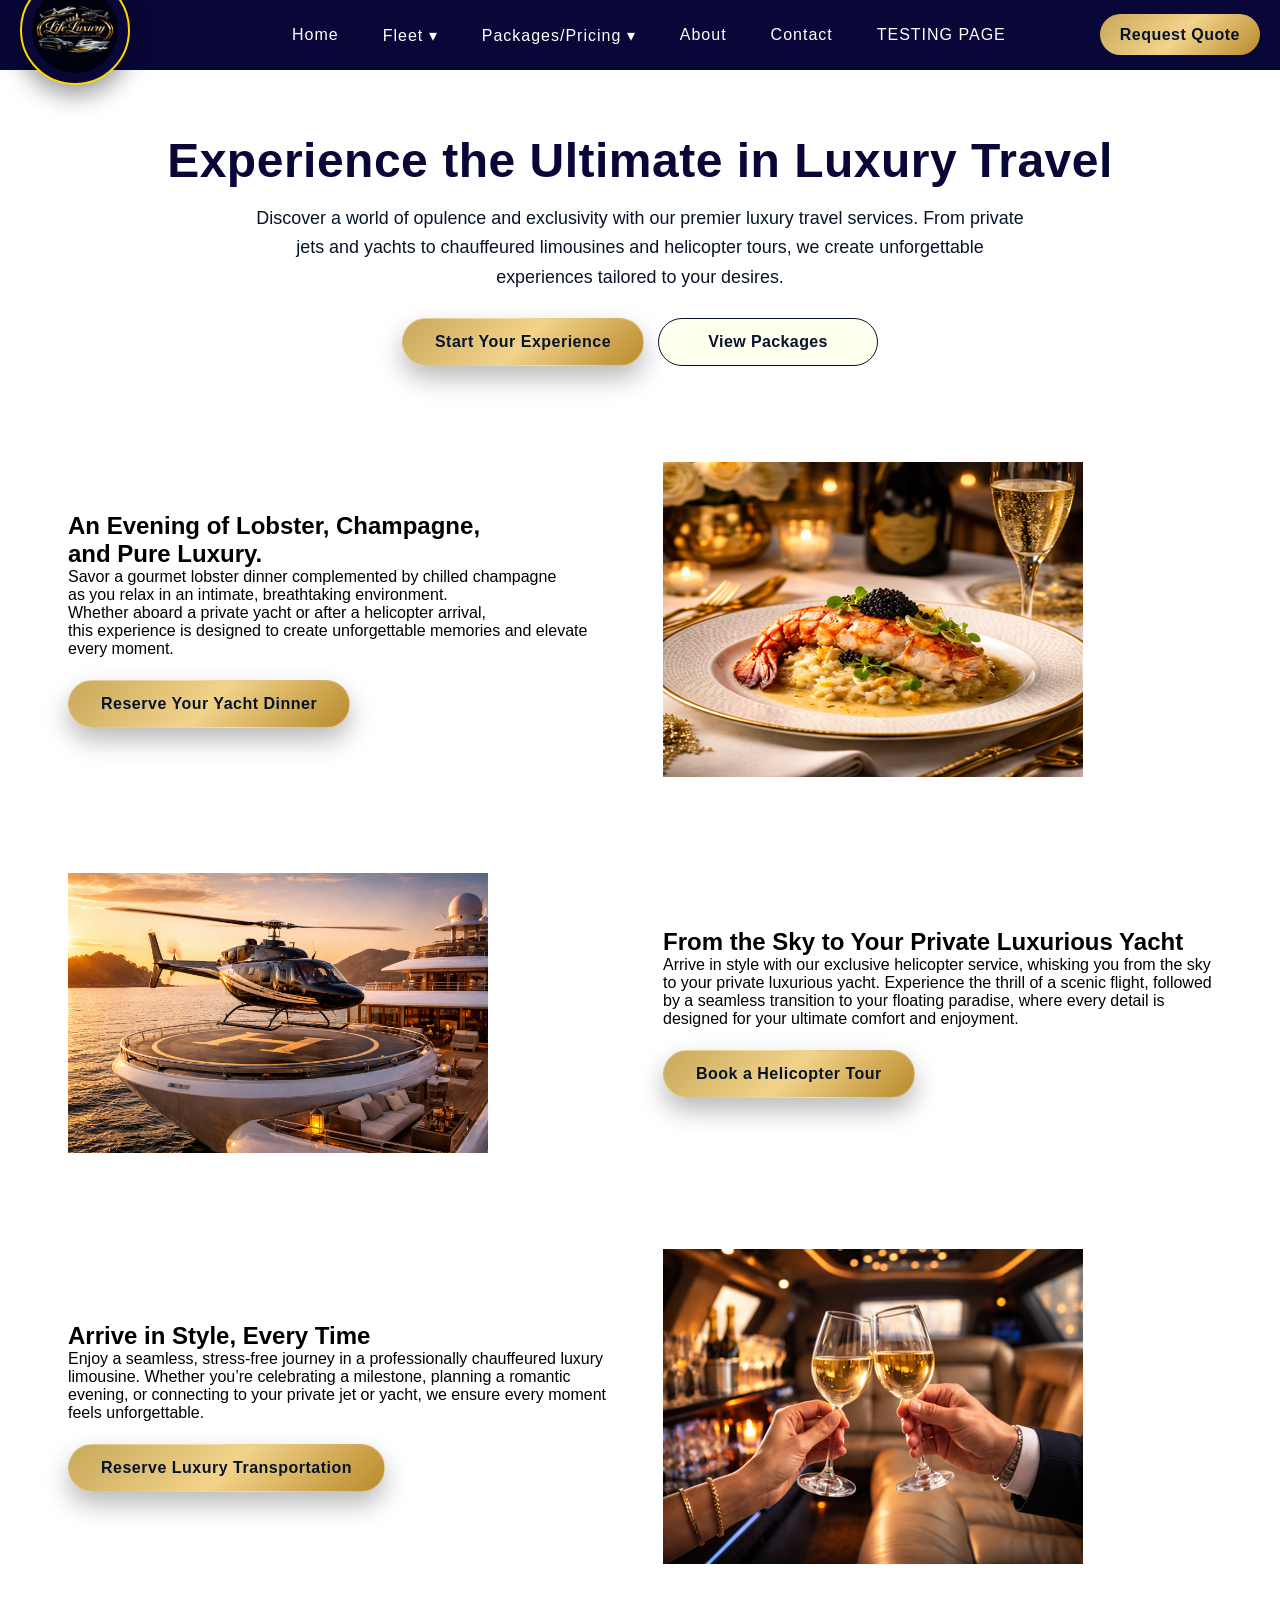
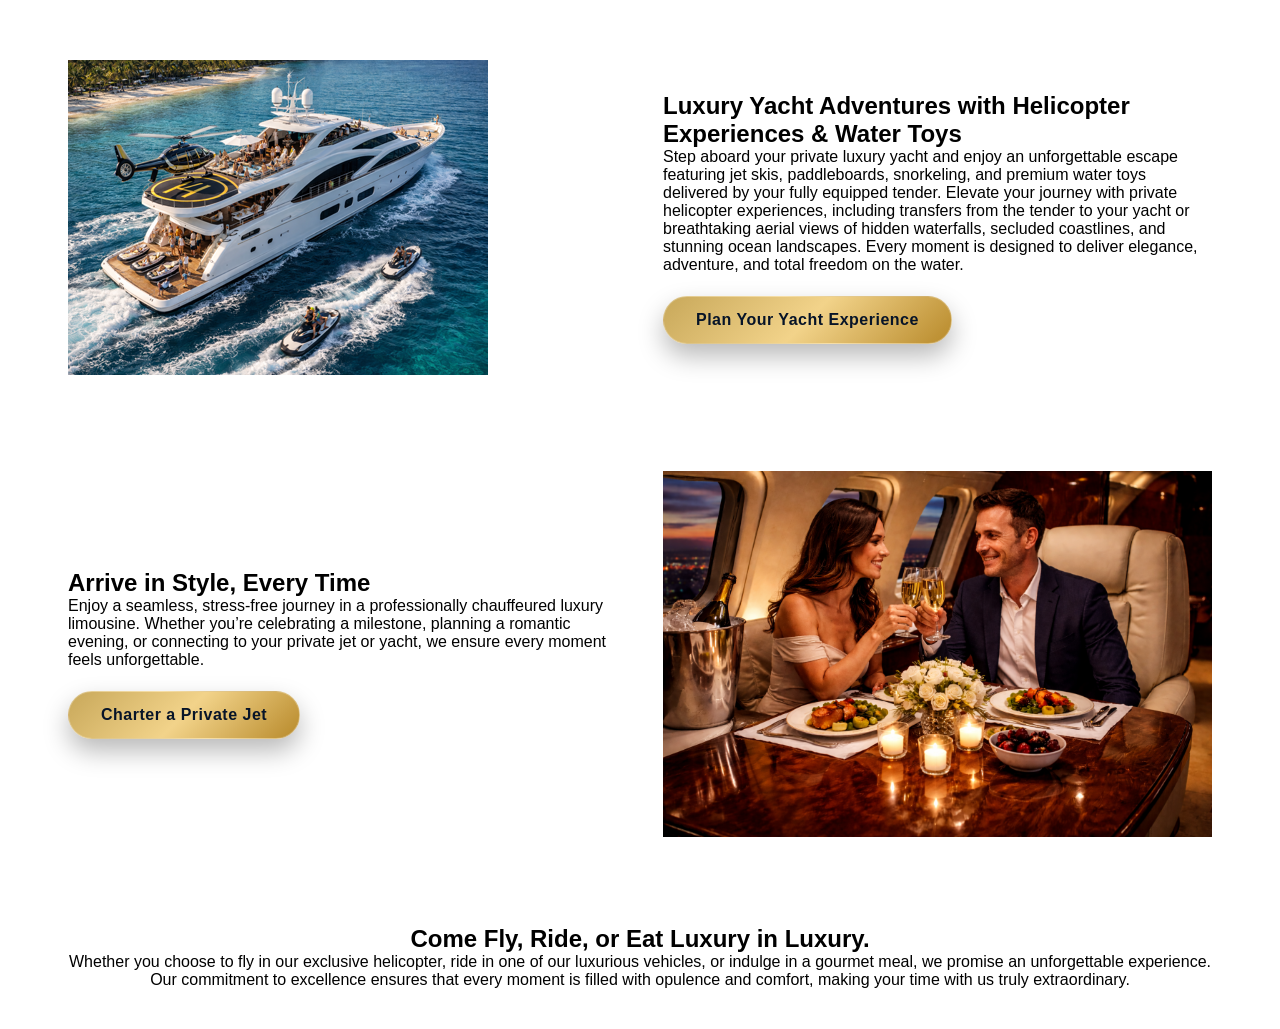
==== index.html @ 898b975b "Add more content" ====
<!doctype html>
<html lang="en">
  <head>
    <meta charset="UTF-8" />
    <meta name="viewport" content="width=device-width, initial-scale=1.0" />
    <title>Test Page</title>
    <link rel="stylesheet" href="CSS/test.css" />
  </head>
  <body>
    <header class="site-header">
      <!-- Logo -->
      <div id="logo">
        <a href="index.html">
          <img src="images/life-luxury-logo.png" alt="Life Luxury Logo" />
        </a>
      </div>

      <!-- NAV BAR -->
      <nav class="lux-nav">
        <ul class="nav-links">
          <li><a href="index.html">Home</a></li>

          <li class="has-dropdown">
            <a href="#">Fleet ▾</a>
            <ul class="dropdown">
              <li><a href="#">Yachts</a></li>
              <li><a href="#">Private Jets</a></li>
              <li><a href="#">Helicopters</a></li>
              <li><a href="#">Limousines</a></li>
            </ul>
          </li>

          <li class="has-dropdown">
            <a href="#">Packages/Pricing ▾</a>
            <ul class="dropdown">
              <li><a href="#">Signature Experiences</a></li>
              <li><a href="#">Proposal Packages</a></li>
              <li><a href="#">Pricing</a></li>
            </ul>
          </li>

          <li><a href="#">About</a></li>
          <li><a href="#">Contact</a></li>
          <li><a href="test.html">TESTING PAGE</a></li>
        </ul>
      </nav>

      <!-- SEPARATE CTA -->
      <div class="header-cta">
        <a href="contact.html" class="nav-cta">Request Quote</a>
      </div>
    </header>

    <div class="wrapper">
      <section class="hero-section">
        <div class="hero-inner">
          <h1>Experience the Ultimate in Luxury Travel</h1>
          <p>
            Discover a world of opulence and exclusivity with our premier luxury
            travel services. From private jets and yachts to chauffeured
            limousines and helicopter tours, we create unforgettable experiences
            tailored to your desires.
          </p>

          <div class="hero-cta">
            <a href="contact.html" class="cta-btn">Start Your Experience</a>
            <a href="packages.html" class="cta-outline">View Packages</a>
          </div>
        </div>
      </section>
      <section class="top-row">
        <div class="leftcol">
          <h2>An Evening of Lobster, Champagne, <br />and Pure Luxury.</h2>
          <p>
            Savor a gourmet lobster dinner complemented by chilled champagne
            <br />
            as you relax in an intimate, breathtaking environment. <br />
            Whether aboard a private yacht or after a helicopter arrival, <br />
            this experience is designed to create unforgettable memories and
            elevate every moment.
          </p>
          <div class="section-cta">
            <a href="contact.html" class="cta-btn">Reserve Your Yacht Dinner</a>
          </div>
        </div>

        <div class="rightcol">
          <img src="images/fancy-food.png" alt="a fancy meal" />
        </div>
      </section>

      <section class="middle-row">
        <div class="leftcol">
          <img
            class="feature-image"
            src="images/helicopter-on-helopad.png"
            alt="A helicopter on a helipad"
          />
        </div>

        <div class="rightcol">
          <h2>From the Sky to Your Private Luxurious Yacht</h2>
          <p>
            Arrive in style with our exclusive helicopter service, whisking you
            from the sky to your private luxurious yacht. Experience the thrill
            of a scenic flight, followed by a seamless transition to your
            floating paradise, where every detail is designed for your ultimate
            comfort and enjoyment.
          </p>
          <div class="section-cta">
            <a href="contact.html" class="cta-btn">Book a Helicopter Tour</a>
          </div>
        </div>
      </section>

      <section class="top-row">
        <div class="leftcol">
          <h2>Arrive in Style, Every Time</h2>
          <p>
            Enjoy a seamless, stress-free journey in a professionally
            chauffeured luxury limousine. Whether you’re celebrating a
            milestone, planning a romantic evening, or connecting to your
            private jet or yacht, we ensure every moment feels unforgettable.
          </p>
          <div class="section-cta">
            <a href="contact.html" class="cta-btn"
              >Reserve Luxury Transportation</a
            >
          </div>
        </div>

        <div class="rightcol">
          <img src="images/limousine.png" alt="Luxury limousine" />
        </div>
      </section>

      <section class="middle-row">
        <div class="leftcol">
          <img
            class="feature-image"
            src="images/life_luxury_yacht.png"
            alt="Luxury yacht"
          />
        </div>

        <div class="rightcol">
          <h2>
            Luxury Yacht Adventures with Helicopter Experiences & Water Toys
          </h2>
          <p>
            Step aboard your private luxury yacht and enjoy an unforgettable
            escape featuring jet skis, paddleboards, snorkeling, and premium
            water toys delivered by your fully equipped tender. Elevate your
            journey with private helicopter experiences, including transfers
            from the tender to your yacht or breathtaking aerial views of hidden
            waterfalls, secluded coastlines, and stunning ocean landscapes.
            Every moment is designed to deliver elegance, adventure, and total
            freedom on the water.
          </p>
          <div class="section-cta">
            <a href="contact.html" class="cta-btn"
              >Plan Your Yacht Experience</a
            >
          </div>
        </div>
      </section>

      <section class="top-row">
        <div class="leftcol">
          <h2>Arrive in Style, Every Time</h2>
          <p>
            Enjoy a seamless, stress-free journey in a professionally
            chauffeured luxury limousine. Whether you’re celebrating a
            milestone, planning a romantic evening, or connecting to your
            private jet or yacht, we ensure every moment feels unforgettable.
          </p>
          <div class="section-cta">
            <a href="contact.html" class="cta-btn">Charter a Private Jet</a>
          </div>
        </div>

        <div class="rightcol">
          <img src="images/Private-jet.png" alt="Private jet" />
        </div>
      </section>

      <section id="bottom-row">
        <h2>Come Fly, Ride, or Eat Luxury in Luxury.</h2>
        <p>
          Whether you choose to fly in our exclusive helicopter, ride in one of
          our luxurious vehicles, or indulge in a gourmet meal, we promise an
          unforgettable experience. Our commitment to excellence ensures that
          every moment is filled with opulence and comfort, making your time
          with us truly extraordinary.
        </p>
      </section>
    </div>
  </body>
</html>
---- CSS/test.css ----
/* ========== GLOBAL RESET ========== */
* {
  box-sizing: border-box;
  margin: 0;
  padding: 0;
  font-family: Arial, sans-serif;
}

img {
  max-width: 100%;
  height: auto;
  display: block;
}

/* ========== HEADER WRAPPER ========== */
.site-header {
  position: relative;
  background-color: #080738;
}

/* ========== NAVBAR ========== */
nav {
  background-color: #080738;
  display: flex;
  align-items: center;
  justify-content: center;

  /* ✅ Avoid fixed height + big line-height */
  min-height: 70px;

  /* ✅ Mobile-safe padding */
  padding: 0 16px 0 140px; /* desktop space for logo */
}

/* Nav list */
nav ul {
  list-style: none;
  display: flex;
  flex-wrap: wrap; /* ✅ allows wrapping on small screens */
  justify-content: center;
  gap: 16px 22px; /* row gap / column gap */
  margin: 0;
  padding: 0;
}

/* Nav links */
nav a {
  color: #fff;
  text-decoration: none;
  letter-spacing: 1px;
  transition: 0.3s;

  /* ✅ tap-friendly */
  padding: 8px 10px;
  border-radius: 999px;
  white-space: nowrap;
}

nav a:hover {
  color: gold;
  background: rgba(255, 215, 0, 0.08);
}

/* ========== LOGO ========== */
#logo {
  position: absolute;
  top: -25px; /* desktop */
  left: 20px;
  z-index: 1000;
}

#logo img {
  width: 110px;
  height: auto;
  background: #080738;
  padding: 10px;
  border-radius: 50%;
  border: 2px solid gold;
  box-shadow: 0 10px 25px rgba(0, 0, 0, 0.4);
}

/* ========== SECTION LAYOUT ========== */
.top-row,
.middle-row {
  display: flex;
  justify-content: center;
  align-items: center;
  max-width: 1200px;
  margin: 0 auto;
  padding: 40px 20px;
  gap: 30px;
}

/* Columns */
.leftcol,
.rightcol {
  width: 48%;
  flex: 1 1 450px;
  margin: 0.5em;

  min-width: 0; /* ✅ prevents text overflow on narrow screens */
}

/* Feature images */
.feature-image {
  width: 420px;
  max-width: 100%;
}

/* ========== MOBILE RESPONSIVE ========== */
@media (max-width: 900px) {
  /* ✅ Fix header layout for mobile */
  nav {
    padding: 86px 16px 14px; /* room for centered logo above nav */
    flex-direction: column;
  }

  #logo {
    top: 10px;
    left: 50%;
    transform: translateX(-50%);
  }

  #logo img {
    width: 95px;
    padding: 8px;
  }
}

@media (max-width: 768px) {
  .top-row,
  .middle-row {
    flex-direction: column;
    text-align: center;
    padding: 28px 16px;
  }

  .leftcol,
  .rightcol {
    width: 100%;
    flex: 1 1 100%;
    margin: 0.5em 0;
  }

  .feature-image {
    width: 100%;
    max-width: 420px;
    margin: 0 auto;
  }
}
/* ===== CTA CONTAINER ===== */
.section-cta {
  margin-top: 22px;
}

/* Center buttons on mobile */
@media (max-width: 768px) {
  .section-cta {
    text-align: center;
  }
}

/* ===== LUXURY BUTTON ===== */
.cta-btn {
  display: inline-block;
  padding: 14px 32px;
  font-size: 1rem;
  font-weight: 700;
  letter-spacing: 0.5px;

  /* Luxury gold gradient */
  background: linear-gradient(135deg, #c8a85a, #f2d38a, #b88a2b);
  color: #071428;

  text-decoration: none;
  border-radius: 999px;
  border: 1px solid rgba(255, 255, 255, 0.25);

  /* Premium shadow */
  box-shadow: 0 12px 26px rgba(0, 0, 0, 0.28);

  /* Smooth animation */
  transition: all 0.25s ease;

  /* Mobile tap improvement */
  min-width: 220px;
  text-align: center;
}

/* Hover */
.cta-btn:hover {
  transform: translateY(-2px);
  box-shadow: 0 16px 36px rgba(0, 0, 0, 0.38);
  filter: brightness(1.05);
}

/* Click */
.cta-btn:active {
  transform: translateY(0);
}
/* ===== NAV LAYOUT ===== */
.lux-nav {
  background: #080738;
  display: flex;
  align-items: center;
  justify-content: space-between;
  padding: 0 20px 0 140px;
  min-height: 70px;
  flex-wrap: wrap;
}

/* LEFT NAV */
.nav-links {
  list-style: none;
  display: flex;
  gap: 20px;
  align-items: center;
}

.nav-links a {
  color: #fff;
  text-decoration: none;
  letter-spacing: 1px;
  padding: 10px 12px;
  border-radius: 999px;
  transition: 0.25s;
}

.nav-links a:hover {
  color: gold;
  background: rgba(255, 215, 0, 0.08);
}

/* ===== DROPDOWN ===== */
.has-dropdown {
  position: relative;
}

.dropdown {
  position: absolute;
  top: 100%;
  left: 0;
  background: #050424;
  padding: 10px;
  border-radius: 12px;
  min-width: 200px;
  display: none;
}

.dropdown li {
  list-style: none;
}

.dropdown a {
  display: block;
  padding: 10px;
}

.has-dropdown:hover .dropdown {
  display: block;
}

/* ===== RIGHT ACTIONS ===== */
.nav-actions {
  display: flex;
  gap: 14px;
  align-items: center;
}

/* Call button */
.call-btn {
  border: 1px solid rgba(255, 255, 255, 0.3);
  color: #fff;
  padding: 10px 16px;
  border-radius: 999px;
  text-decoration: none;
  transition: 0.25s;
}

.call-btn:hover {
  border-color: gold;
  color: gold;
}

/* Primary CTA */
.nav-cta {
  background: linear-gradient(135deg, #c8a85a, #f2d38a, #b88a2b);
  color: #071428;
  padding: 10px 18px;
  border-radius: 999px;
  text-decoration: none;
  font-weight: 700;
  transition: 0.25s;
}

.nav-cta:hover {
  transform: translateY(-2px);
}

/* ===== MOBILE ===== */
@media (max-width: 900px) {
  .lux-nav {
    padding: 90px 16px 16px;
    flex-direction: column;
    gap: 12px;
  }

  .nav-links {
    flex-direction: column;
    width: 100%;
    text-align: center;
  }

  .nav-actions {
    flex-direction: column;
    width: 100%;
  }

  .nav-actions a {
    width: 100%;
    max-width: 320px;
    text-align: center;
  }
}
/* ===== HEADER LAYOUT ===== */
.site-header {
  position: relative;
  display: flex;
  align-items: center;
  justify-content: space-between;
  background: #080738;
  padding: 0 20px 0 140px;
  min-height: 70px;
  flex-wrap: wrap;
}

/* ===== NAV ===== */
.lux-nav {
  flex: 1;
}

.nav-links {
  list-style: none;
  display: flex;
  gap: 20px;
  align-items: center;
}

.nav-links a {
  color: #fff;
  text-decoration: none;
  letter-spacing: 1px;
  padding: 10px 12px;
  border-radius: 999px;
  transition: 0.25s;
}

.nav-links a:hover {
  color: gold;
  background: rgba(255, 215, 0, 0.08);
}

/* ===== DROPDOWN ===== */
.has-dropdown {
  position: relative;
}

.dropdown {
  position: absolute;
  top: 100%;
  left: 0;
  background: #050424;
  padding: 10px;
  border-radius: 12px;
  min-width: 200px;
  display: none;
}

.dropdown li {
  list-style: none;
}

.dropdown a {
  display: block;
  padding: 10px;
}

.has-dropdown:hover .dropdown {
  display: block;
}

/* ===== SEPARATE CTA ===== */
.header-cta {
  margin-left: 20px;
}

/* Gold CTA */
.nav-cta {
  background: linear-gradient(135deg, #c8a85a, #f2d38a, #b88a2b);
  color: #071428;
  padding: 12px 20px;
  border-radius: 999px;
  text-decoration: none;
  font-weight: 700;
  letter-spacing: 0.5px;
  transition: 0.25s;
}

.nav-cta:hover {
  transform: translateY(-2px);
}

/* ===== MOBILE ===== */
@media (max-width: 900px) {
  .site-header {
    flex-direction: column;
    padding: 90px 16px 16px;
    gap: 14px;
  }

  .lux-nav {
    width: 100%;
  }

  .nav-links {
    flex-direction: column;
    width: 100%;
    text-align: center;
  }

  .header-cta {
    width: 100%;
    display: flex;
    justify-content: center;
  }

  .nav-cta {
    width: 100%;
    max-width: 320px;
    text-align: center;
  }
}
/* ===== MOBILE BUTTON IMPROVEMENTS ===== */
@media (max-width: 480px) {
  .cta-btn {
    width: 100%;
    max-width: 320px;
    font-size: 1rem;
  }
}

/* ========== HERO SECTION ========== */
.hero-section {
  color: #080738;
  padding: 64px 16px 48px;
  text-align: center;
}

.hero-inner {
  max-width: 950px;
  margin: 0 auto;
}

.hero-section h1 {
  font-size: clamp(1.8rem, 4.5vw, 3rem);
  line-height: 1.12;
  letter-spacing: 0.5px;
  margin-bottom: 16px;
}

.hero-section p {
  font-size: clamp(1rem, 1.4vw, 1.15rem);
  line-height: 1.65;
  color: #071428;
  margin: 0 auto 26px;
  max-width: 780px;
}

/* Hero CTA row */
.hero-cta {
  display: flex;
  justify-content: center;
  gap: 14px;
  flex-wrap: wrap;
}

/* Secondary button (outline) */
.cta-outline {
  display: inline-block;
  padding: 14px 28px;
  min-width: 220px;
  text-align: center;
  border-radius: 999px;
  border: 1.5px solid #071428;
  background-color: Ivory;
  color: #071428;
  text-decoration: none;
  font-weight: 700;
  letter-spacing: 0.4px;
  transition: 0.25s ease;
}

.cta-outline:hover {
  background-color: #071428;
  border: 1.5px solid rgba(242, 211, 138, 0.9);
  color: #f2d38a;
  transform: translateY(-2px);
}

/* Mobile tweaks */
@media (max-width: 480px) {
  .hero-section {
    padding: 52px 14px 40px;
  }

  .hero-cta a {
    width: 100%;
    max-width: 340px;
  }
}
/* Bottom row */
#bottom-row {
  text-align: center;
  max-width: 1200px;
  margin: 0 auto;
  padding: 40px 20px;
}
/*/DO NOT DELETE ABOVE THIS LINE*/
/* ---------- LUXURY PALETTE ---------- */
:root {
  --navy: #071a2b;
  --navy-2: #0b2741;
  --ivory: #fff9ed;
  --champagne: #f3e4cf;
  --gold: #c9a24a;
  --gold-2: #e2c06a;
  --ink: #0a1a2f;
  --line: rgba(7, 26, 43, 0.16);
  --shadow: 0 18px 50px rgba(7, 26, 43, 0.15);
}

/* ---------- SECTION ---------- */
.lux-pricing {
  padding: 92px 20px;
  background: linear-gradient(180deg, #ffffff 0%, #fbf6ec 100%);
  color: var(--navy);
  overflow: hidden;
}
.lux-wrap {
  max-width: 1120px;
  margin: 0 auto;
}

/* ---------- TYPOGRAPHY (High-end) ---------- */
/* Uses system fonts by default; if you want true luxury fonts, add the optional Google Fonts snippet below. */
.lux-head {
  text-align: center;
  margin-bottom: 42px;
}
.lux-kicker {
  letter-spacing: 0.22em;
  font-weight: 700;
  font-size: 12px;
  color: var(--navy-2);
  opacity: 0.9;
  margin: 0 0 10px;
}
.lux-head h2 {
  margin: 0 0 10px;
  font-size: clamp(34px, 4vw, 48px);
  letter-spacing: 0.02em;
  font-family: ui-serif, "Times New Roman", Georgia, serif;
  position: relative;
  display: inline-block;
}
.lux-head h2::after {
  content: "";
  display: block;
  height: 2px;
  width: 74%;
  margin: 14px auto 0;
  background: linear-gradient(
    90deg,
    transparent 0%,
    var(--gold) 40%,
    var(--gold-2) 60%,
    transparent 100%
  );
  opacity: 0.9;
}
.lux-sub {
  margin: 0;
  color: rgba(7, 26, 43, 0.78);
  font-size: 16px;
}

/* ---------- TOGGLE ---------- */
.lux-toggle-row {
  margin: 26px auto 0;
  display: inline-flex;
  align-items: center;
  gap: 12px;
  padding: 10px 14px;
  border-radius: 999px;
  background: rgba(243, 228, 207, 0.55);
  border: 1px solid rgba(201, 162, 74, 0.35);
  box-shadow: 0 10px 30px rgba(7, 26, 43, 0.08);
}
.lux-toggle-label {
  font-size: 14px;
  color: rgba(7, 26, 43, 0.85);
  white-space: nowrap;
}
.lux-save-pill {
  display: inline-block;
  margin-left: 6px;
  padding: 4px 10px;
  border-radius: 999px;
  font-size: 12px;
  letter-spacing: 0.02em;
  color: var(--navy);
  background: linear-gradient(180deg, var(--champagne) 0%, #fff 100%);
  border: 1px solid rgba(201, 162, 74, 0.55);
}
.lux-toggle {
  width: 56px;
  height: 30px;
  border-radius: 999px;
  border: 1px solid rgba(7, 26, 43, 0.18);
  background: linear-gradient(180deg, #fff 0%, #f5efe3 100%);
  position: relative;
  cursor: pointer;
  padding: 0;
  transition:
    transform 0.18s ease,
    box-shadow 0.18s ease;
}
.lux-toggle:hover {
  transform: translateY(-1px);
  box-shadow: 0 10px 24px rgba(7, 26, 43, 0.1);
}
.lux-toggle-knob {
  width: 24px;
  height: 24px;
  border-radius: 50%;
  background: radial-gradient(
    circle at 30% 30%,
    #fff 0%,
    var(--gold-2) 55%,
    var(--gold) 100%
  );
  position: absolute;
  top: 50%;
  left: 3px;
  transform: translateY(-50%);
  transition:
    left 0.22s ease,
    filter 0.22s ease;
  box-shadow: 0 10px 18px rgba(201, 162, 74, 0.25);
}
.lux-toggle.is-yearly .lux-toggle-knob {
  left: 29px;
  filter: saturate(1.05);
}

/* ---------- GRID ---------- */
.lux-grid {
  display: grid;
  grid-template-columns: repeat(3, 1fr);
  gap: 22px;
  align-items: stretch;
}
@media (max-width: 980px) {
  .lux-grid {
    grid-template-columns: 1fr;
  }
}

/* ---------- CARD ---------- */
.lux-card {
  background: linear-gradient(180deg, var(--ivory) 0%, #ffffff 100%);
  border: 1px solid rgba(7, 26, 43, 0.14);
  border-radius: 22px;
  padding: 26px 24px;
  position: relative;
  box-shadow: 0 14px 40px rgba(7, 26, 43, 0.1);
  transform: translateY(8px);
  opacity: 0;
  transition:
    transform 0.25s ease,
    box-shadow 0.25s ease,
    border-color 0.25s ease;
  overflow: hidden;
}

/* subtle champagne wash */
.lux-card::before {
  content: "";
  position: absolute;
  inset: -2px;
  background: radial-gradient(
    1200px 280px at 20% 0%,
    rgba(243, 228, 207, 0.7) 0%,
    transparent 55%
  );
  pointer-events: none;
  opacity: 0.75;
}

/* gold hairline highlight */
.lux-card::after {
  content: "";
  position: absolute;
  left: 22px;
  right: 22px;
  top: 0;
  height: 1px;
  background: linear-gradient(
    90deg,
    transparent 0%,
    rgba(201, 162, 74, 0.85) 35%,
    rgba(226, 192, 106, 0.9) 65%,
    transparent 100%
  );
  opacity: 0.85;
}

.lux-card:hover {
  transform: translateY(-6px);
  box-shadow: var(--shadow);
  border-color: rgba(201, 162, 74, 0.45);
}

.lux-card-top {
  position: relative;
  z-index: 1;
  margin-bottom: 14px;
}
.lux-card h3 {
  margin: 0 0 6px;
  font-size: 22px;
  font-family: ui-serif, "Times New Roman", Georgia, serif;
  letter-spacing: 0.02em;
  color: var(--navy);
}
.lux-card p {
  margin: 0;
  color: rgba(7, 26, 43, 0.78);
  font-size: 14px;
}

/* featured */
.lux-featured {
  border: 1px solid rgba(201, 162, 74, 0.55);
  box-shadow: 0 20px 60px rgba(7, 26, 43, 0.16);
}
.lux-badge {
  position: absolute;
  top: 18px;
  right: 18px;
  z-index: 2;
  padding: 7px 12px;
  border-radius: 999px;
  font-size: 12px;
  letter-spacing: 0.08em;
  text-transform: uppercase;
  color: var(--navy);
  background: linear-gradient(180deg, var(--champagne) 0%, #fff 100%);
  border: 1px solid rgba(201, 162, 74, 0.55);
}

/* ---------- PRICE ---------- */
.lux-price {
  position: relative;
  z-index: 1;
  display: flex;
  align-items: baseline;
  gap: 6px;
  margin: 10px 0 4px;
}
.lux-currency {
  font-size: 16px;
  color: rgba(7, 26, 43, 0.85);
}
.lux-amount {
  font-size: 46px;
  font-weight: 800;
  letter-spacing: 0.01em;
  color: var(--navy);
  line-height: 1;
}
.lux-per {
  font-size: 14px;
  color: rgba(7, 26, 43, 0.78);
}
.lux-billed {
  position: relative;
  z-index: 1;
  margin: 0 0 14px;
  font-size: 13px;
  color: rgba(7, 26, 43, 0.7);
}

/* ---------- LIST ---------- */
.lux-list {
  position: relative;
  z-index: 1;
  list-style: none;
  padding: 0;
  margin: 0 0 18px;
}
.lux-list li {
  padding: 10px 0;
  border-top: 1px solid rgba(7, 26, 43, 0.1);
  color: rgba(7, 26, 43, 0.88);
  font-size: 14px;
}

/* ---------- BUTTON ---------- */
.lux-btn {
  position: relative;
  z-index: 1;
  display: inline-block;
  width: 100%;
  text-align: center;
  padding: 12px 14px;
  border-radius: 999px;
  color: var(--navy);
  text-decoration: none;
  font-weight: 700;
  letter-spacing: 0.02em;
  border: 1px solid rgba(201, 162, 74, 0.7);
  background: linear-gradient(180deg, #ffffff 0%, #fbf5ea 100%);
  transition:
    transform 0.18s ease,
    box-shadow 0.18s ease,
    background 0.18s ease;
}
.lux-btn:hover {
  transform: translateY(-1px);
  box-shadow: 0 14px 26px rgba(7, 26, 43, 0.14);
  background: linear-gradient(180deg, var(--champagne) 0%, #ffffff 100%);
}

.lux-btn-solid {
  border: 1px solid rgba(7, 26, 43, 0.14);
  color: #ffffff;
  background: linear-gradient(135deg, var(--navy) 0%, #0a2b4b 100%);
  box-shadow: 0 18px 34px rgba(7, 26, 43, 0.18);
}
.lux-btn-solid:hover {
  background: linear-gradient(135deg, #0a2b4b 0%, var(--navy) 100%);
}

/* ---------- REVEAL ANIMATION ---------- */
.lux-card.is-visible {
  transform: translateY(0);
  opacity: 1;
}
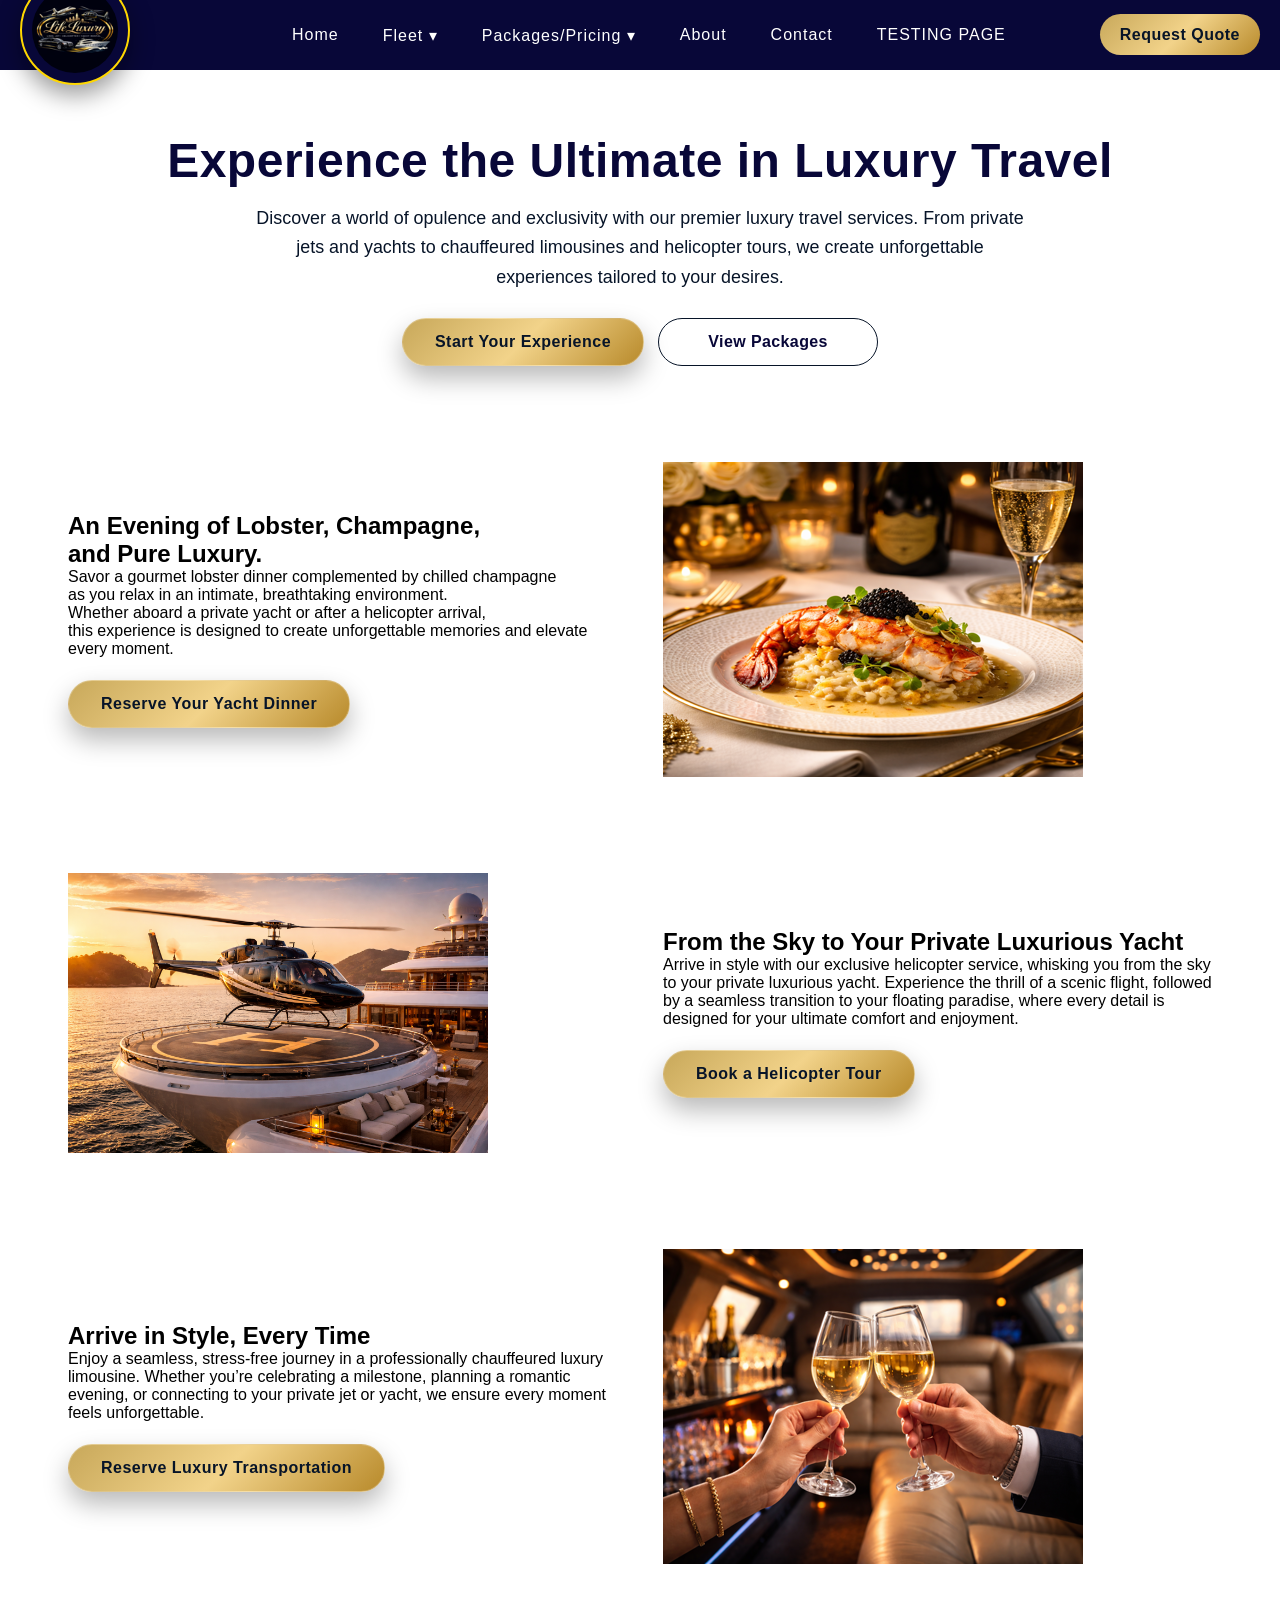
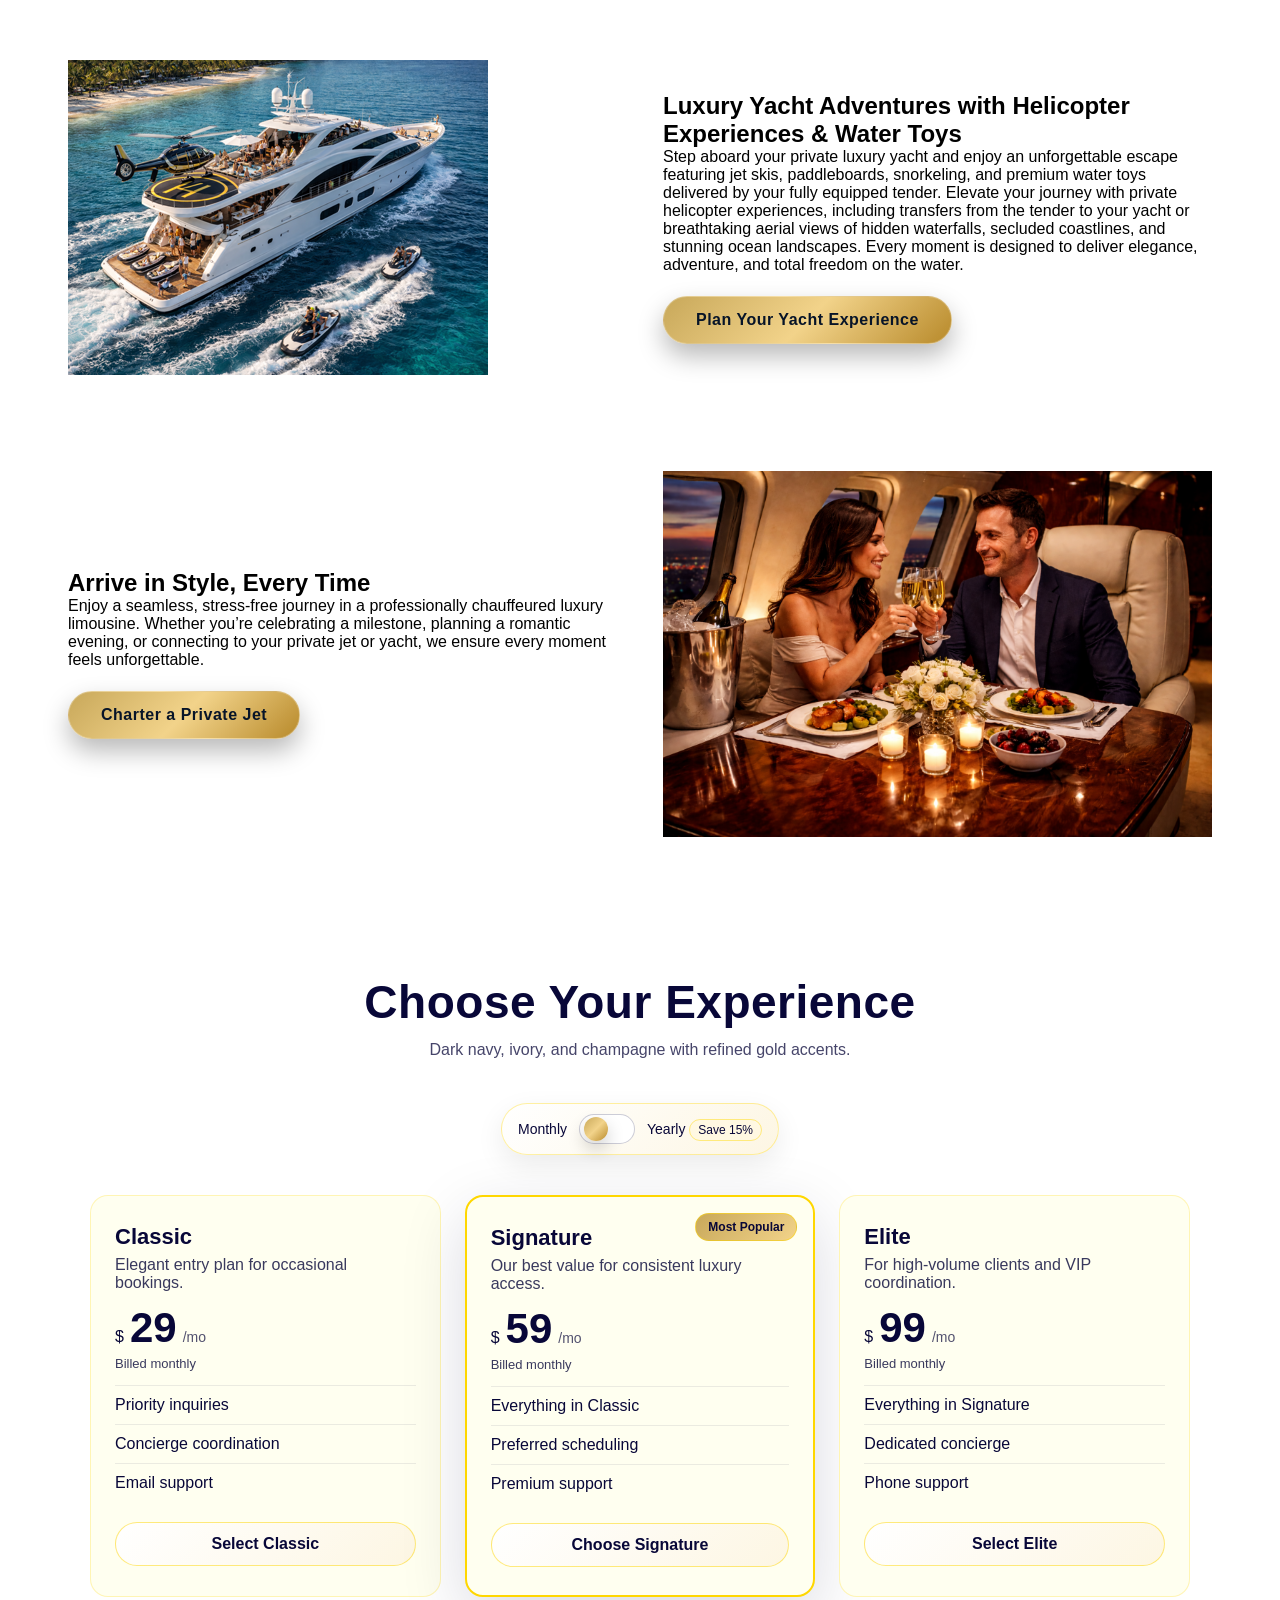
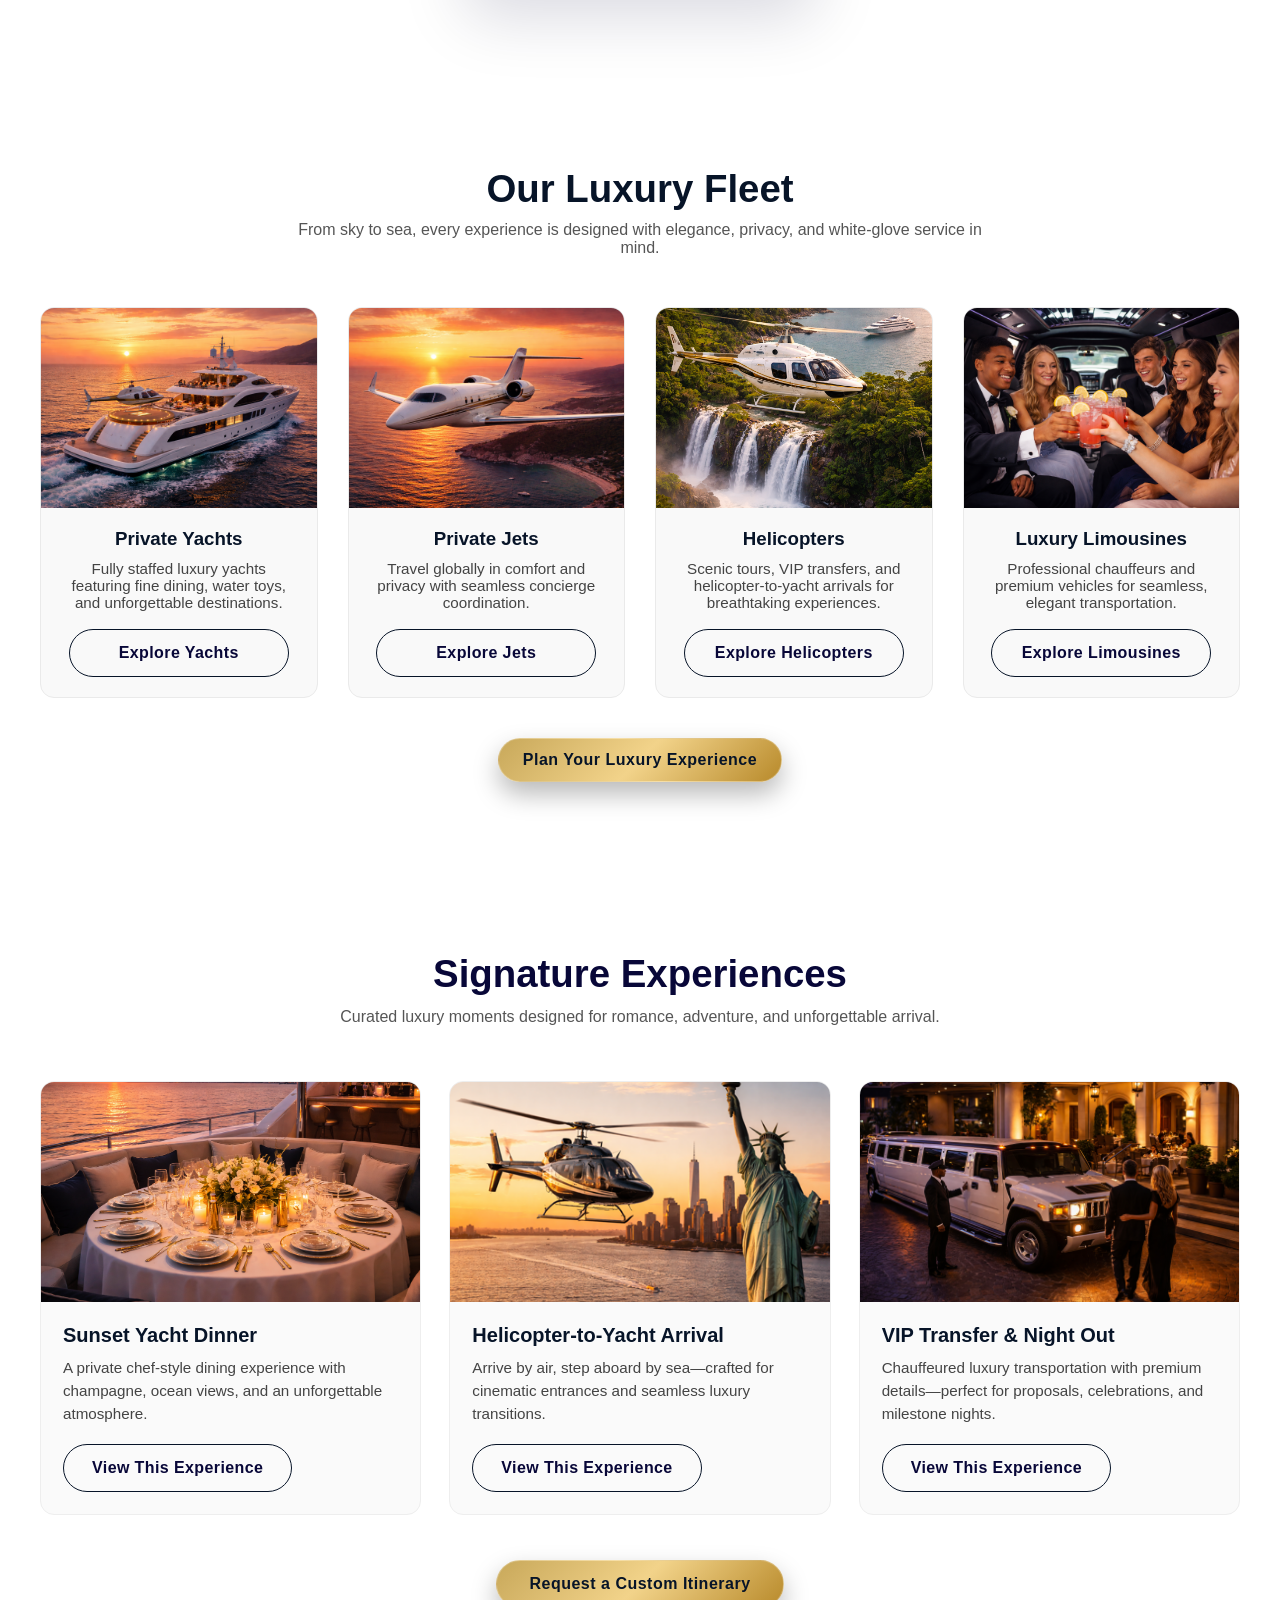
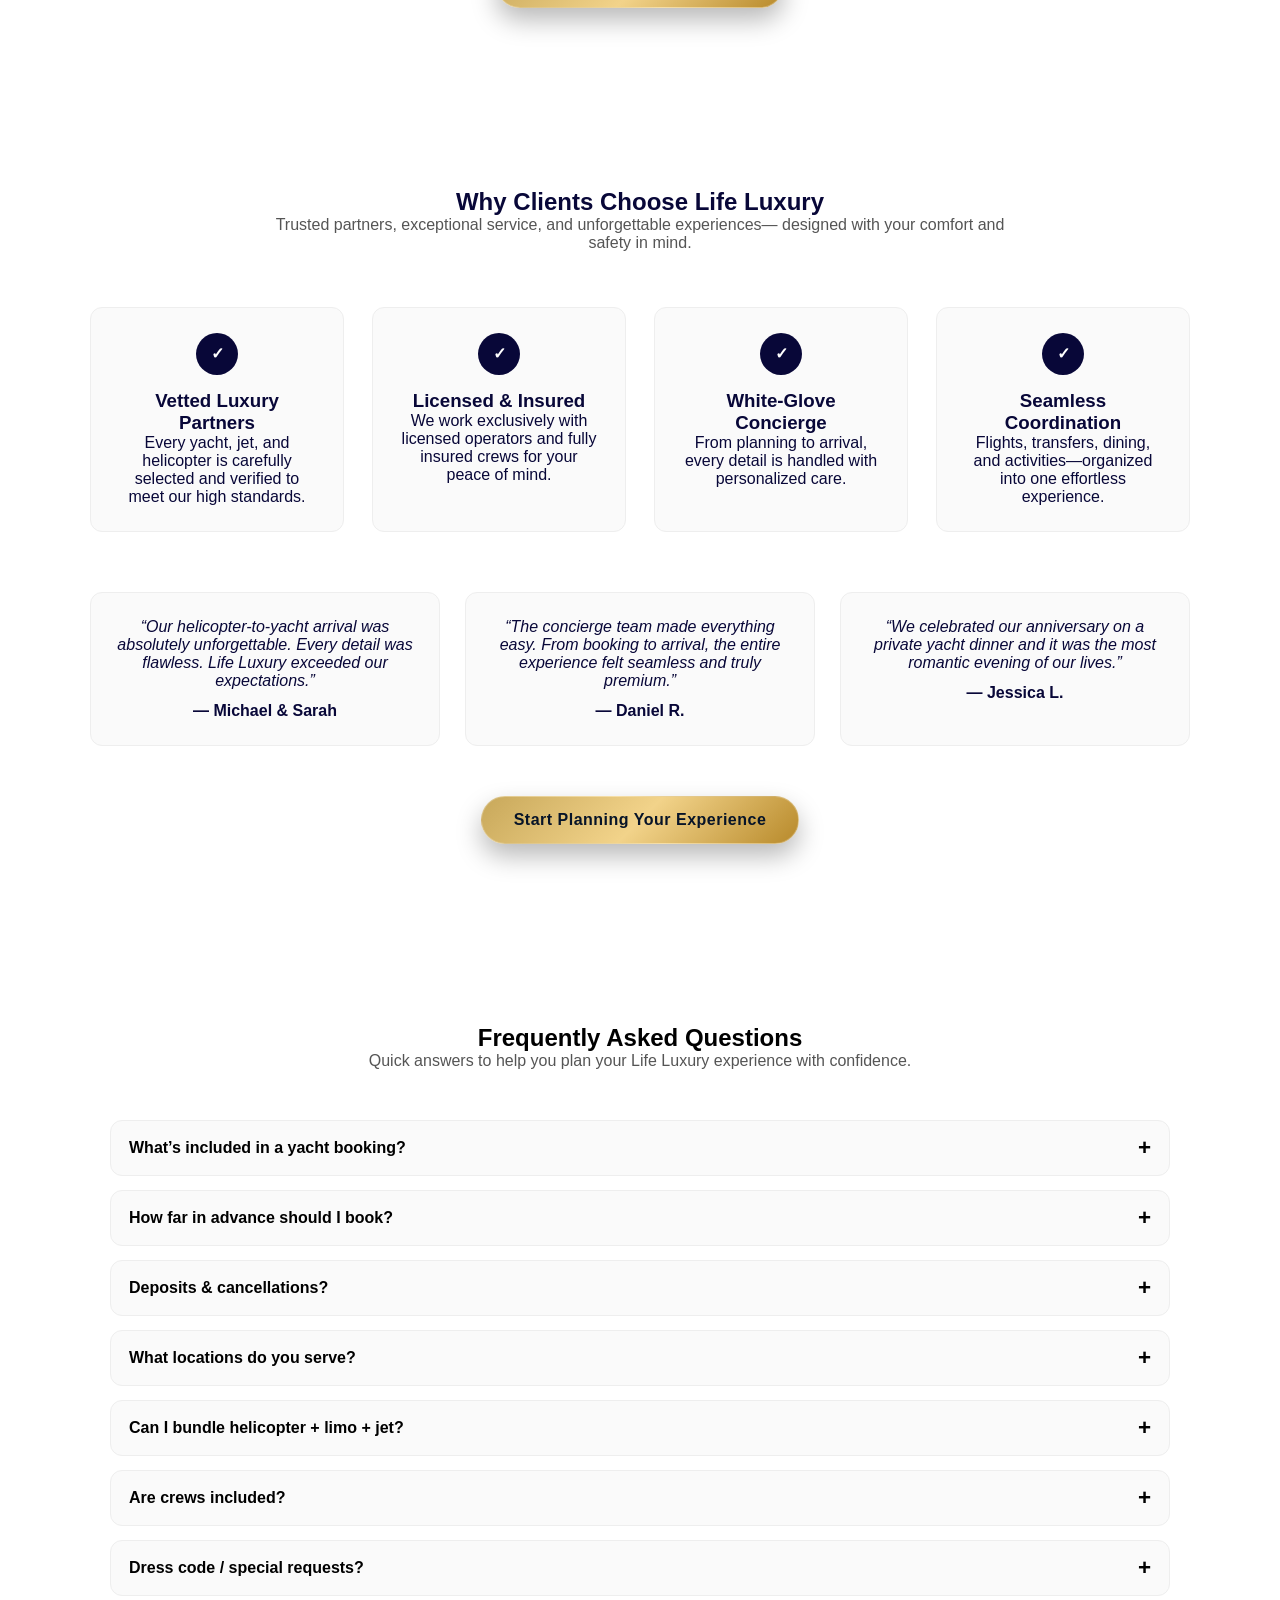
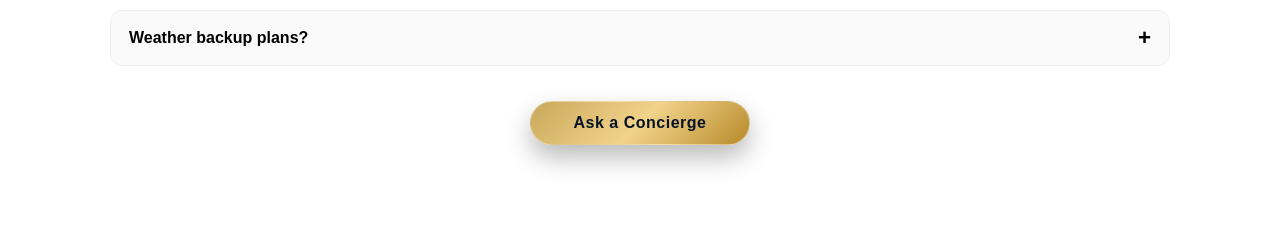
==== commit 1455eaa1: "Almost finished with main page" ====
--- a/index.html
+++ b/index.html
@@ -3,8 +3,8 @@
   <head>
     <meta charset="UTF-8" />
     <meta name="viewport" content="width=device-width, initial-scale=1.0" />
-    <title>Test Page</title>
-    <link rel="stylesheet" href="CSS/test.css" />
+    <title>Life Luxury - Premium Luxury Travel Services</title>
+    <link rel="stylesheet" href="CSS/main.css" />
   </head>
   <body>
     <header class="site-header">
@@ -184,16 +184,483 @@
         </div>
       </section>
 
-      <section id="bottom-row">
-        <h2>Come Fly, Ride, or Eat Luxury in Luxury.</h2>
+      <!-- PRICING SECTION (Monthly / Yearly Toggle) -->
+      <section class="lux-pricing" id="pricing">
+        <div class="lux-wrap">
+          <header class="lux-head">
+            <h2>Choose Your Experience</h2>
+            <p class="lux-sub">
+              Dark navy, ivory, and champagne with refined gold accents.
+            </p>
+
+            <div
+              class="lux-toggle-row"
+              role="group"
+              aria-label="Billing period toggle"
+            >
+              <span class="lux-toggle-label">Monthly</span>
+
+              <button
+                class="lux-toggle"
+                id="billingToggle"
+                type="button"
+                aria-pressed="false"
+                aria-label="Toggle billing period"
+              >
+                <span class="lux-toggle-knob"></span>
+              </button>
+
+              <span class="lux-toggle-label">
+                Yearly <span class="lux-save-pill">Save 15%</span>
+              </span>
+            </div>
+          </header>
+
+          <div class="lux-grid">
+            <!-- PLAN 1 -->
+            <article class="lux-card">
+              <div class="lux-card-top">
+                <h3>Classic</h3>
+                <p>Elegant entry plan for occasional bookings.</p>
+              </div>
+
+              <div class="lux-price">
+                <span class="lux-currency">$</span>
+                <span class="lux-amount" data-month="29" data-year="296"
+                  >29</span
+                >
+                <span class="lux-per" data-month="/mo" data-year="/yr"
+                  >/mo</span
+                >
+              </div>
+
+              <p
+                class="lux-billed"
+                data-month="Billed monthly"
+                data-year="Billed yearly (2 months free)"
+              >
+                Billed monthly
+              </p>
+
+              <ul class="lux-list">
+                <li>Priority inquiries</li>
+                <li>Concierge coordination</li>
+                <li>Email support</li>
+              </ul>
+
+              <a class="lux-btn" href="#contact">Select Classic</a>
+            </article>
+
+            <!-- PLAN 2 (FEATURED) -->
+            <article class="lux-card lux-featured">
+              <div class="lux-badge" aria-hidden="true">Most Popular</div>
+
+              <div class="lux-card-top">
+                <h3>Signature</h3>
+                <p>Our best value for consistent luxury access.</p>
+              </div>
+
+              <div class="lux-price">
+                <span class="lux-currency">$</span>
+                <span class="lux-amount" data-month="59" data-year="602"
+                  >59</span
+                >
+                <span class="lux-per" data-month="/mo" data-year="/yr"
+                  >/mo</span
+                >
+              </div>
+
+              <p
+                class="lux-billed"
+                data-month="Billed monthly"
+                data-year="Billed yearly (2 months free)"
+              >
+                Billed monthly
+              </p>
+
+              <ul class="lux-list">
+                <li>Everything in Classic</li>
+                <li>Preferred scheduling</li>
+                <li>Premium support</li>
+              </ul>
+
+              <a class="lux-btn lux-btn-solid" href="#contact"
+                >Choose Signature</a
+              >
+            </article>
+
+            <!-- PLAN 3 -->
+            <article class="lux-card">
+              <div class="lux-card-top">
+                <h3>Elite</h3>
+                <p>For high-volume clients and VIP coordination.</p>
+              </div>
+
+              <div class="lux-price">
+                <span class="lux-currency">$</span>
+                <span class="lux-amount" data-month="99" data-year="1010"
+                  >99</span
+                >
+                <span class="lux-per" data-month="/mo" data-year="/yr"
+                  >/mo</span
+                >
+              </div>
+
+              <p
+                class="lux-billed"
+                data-month="Billed monthly"
+                data-year="Billed yearly (2 months free)"
+              >
+                Billed monthly
+              </p>
+
+              <ul class="lux-list">
+                <li>Everything in Signature</li>
+                <li>Dedicated concierge</li>
+                <li>Phone support</li>
+              </ul>
+
+              <a class="lux-btn" href="#contact">Select Elite</a>
+            </article>
+          </div>
+        </div>
+      </section>
+
+      <!-- FLEET AT A GLANCE -->
+      <section class="fleet-section">
+        <div class="fleet-header">
+          <h2>Our Luxury Fleet</h2>
+          <p>
+            From sky to sea, every experience is designed with elegance,
+            privacy, and white-glove service in mind.
+          </p>
+        </div>
+
+        <div class="fleet-grid">
+          <!-- YACHTS -->
+          <div class="fleet-card">
+            <img src="images/Yacht-sunset.png" alt="Luxury yacht" />
+            <div class="fleet-content">
+              <h3>Private Yachts</h3>
+              <p>
+                Fully staffed luxury yachts featuring fine dining, water toys,
+                and unforgettable destinations.
+              </p>
+              <a href="yachts.html" class="cta-outline">Explore Yachts</a>
+            </div>
+          </div>
+
+          <!-- PRIVATE JETS -->
+          <div class="fleet-card">
+            <img src="images/privat-jet-sunset.png" alt="Private jet" />
+            <div class="fleet-content">
+              <h3>Private Jets</h3>
+              <p>
+                Travel globally in comfort and privacy with seamless concierge
+                coordination.
+              </p>
+              <a href="jets.html" class="cta-outline">Explore Jets</a>
+            </div>
+          </div>
+
+          <!-- HELICOPTERS -->
+          <div class="fleet-card">
+            <img src="images/helicopter-ride.png" alt="Helicopter" />
+            <div class="fleet-content">
+              <h3>Helicopters</h3>
+              <p>
+                Scenic tours, VIP transfers, and helicopter-to-yacht arrivals
+                for breathtaking experiences.
+              </p>
+              <a href="helicopters.html" class="cta-outline"
+                >Explore Helicopters</a
+              >
+            </div>
+          </div>
+
+          <!-- LIMOUSINES -->
+          <div class="fleet-card">
+            <img src="images/limousine-toast.png" alt="Luxury limousine" />
+            <div class="fleet-content">
+              <h3>Luxury Limousines</h3>
+              <p>
+                Professional chauffeurs and premium vehicles for seamless,
+                elegant transportation.
+              </p>
+              <a href="limos.html" class="cta-outline">Explore Limousines</a>
+            </div>
+          </div>
+        </div>
+        <div class="fleet-cta">
+          <a href="contact.html" class="cta-btn">Plan Your Luxury Experience</a>
+        </div>
+      </section>
+      <!-- SIGNATURE EXPERIENCES -->
+      <section class="sig-section">
+        <div class="sig-header">
+          <h2>Signature Experiences</h2>
+          <p>
+            Curated luxury moments designed for romance, adventure, and
+            unforgettable arrival.
+          </p>
+        </div>
+
+        <div class="sig-grid">
+          <!-- TILE 1 -->
+          <article class="sig-tile">
+            <img
+              src="images/signature-yacht-dinner.png"
+              alt="Luxury yacht dinner at sunset"
+            />
+            <div class="sig-content">
+              <h3>Sunset Yacht Dinner</h3>
+              <p>
+                A private chef-style dining experience with champagne, ocean
+                views, and an unforgettable atmosphere.
+              </p>
+              <a href="packages.html" class="cta-outline"
+                >View This Experience</a
+              >
+            </div>
+          </article>
+
+          <!-- TILE 2 -->
+          <article class="sig-tile">
+            <img
+              src="images/helicopter-near-statue.png"
+              alt="Helicopter arriving to a yacht"
+            />
+            <div class="sig-content">
+              <h3>Helicopter-to-Yacht Arrival</h3>
+              <p>
+                Arrive by air, step aboard by sea—crafted for cinematic
+                entrances and seamless luxury transitions.
+              </p>
+              <a href="packages.html" class="cta-outline"
+                >View This Experience</a
+              >
+            </div>
+          </article>
+
+          <!-- TILE 3 -->
+          <article class="sig-tile">
+            <img
+              src="images/signature-vip-transfer.png"
+              alt="Luxury limousine VIP transfer"
+            />
+            <div class="sig-content">
+              <h3>VIP Transfer & Night Out</h3>
+              <p>
+                Chauffeured luxury transportation with premium details—perfect
+                for proposals, celebrations, and milestone nights.
+              </p>
+              <a href="packages.html" class="cta-outline"
+                >View This Experience</a
+              >
+            </div>
+          </article>
+        </div>
+
+        <div class="sig-cta">
+          <a href="contact.html" class="cta-btn">Request a Custom Itinerary</a>
+        </div>
+      </section>
+      <!-- TRUST & SOCIAL PROOF -->
+      <section class="trust-section">
+        <div class="trust-header">
+          <h2>Why Clients Choose Life Luxury</h2>
+          <p>
+            Trusted partners, exceptional service, and unforgettable
+            experiences— designed with your comfort and safety in mind.
+          </p>
+        </div>
+
+        <!-- TRUST ICONS -->
+        <div class="trust-grid">
+          <div class="trust-item">
+            <div class="trust-icon">✓</div>
+            <h3>Vetted Luxury Partners</h3>
+            <p>
+              Every yacht, jet, and helicopter is carefully selected and
+              verified to meet our high standards.
+            </p>
+          </div>
+
+          <div class="trust-item">
+            <div class="trust-icon">✓</div>
+            <h3>Licensed & Insured</h3>
+            <p>
+              We work exclusively with licensed operators and fully insured
+              crews for your peace of mind.
+            </p>
+          </div>
+
+          <div class="trust-item">
+            <div class="trust-icon">✓</div>
+            <h3>White-Glove Concierge</h3>
+            <p>
+              From planning to arrival, every detail is handled with
+              personalized care.
+            </p>
+          </div>
+
+          <div class="trust-item">
+            <div class="trust-icon">✓</div>
+            <h3>Seamless Coordination</h3>
+            <p>
+              Flights, transfers, dining, and activities—organized into one
+              effortless experience.
+            </p>
+          </div>
+        </div>
+
+        <!-- TESTIMONIALS -->
+        <div class="testimonial-grid">
+          <div class="testimonial">
+            <p>
+              “Our helicopter-to-yacht arrival was absolutely unforgettable.
+              Every detail was flawless. Life Luxury exceeded our expectations.”
+            </p>
+            <span>— Michael & Sarah</span>
+          </div>
+
+          <div class="testimonial">
+            <p>
+              “The concierge team made everything easy. From booking to arrival,
+              the entire experience felt seamless and truly premium.”
+            </p>
+            <span>— Daniel R.</span>
+          </div>
+
+          <div class="testimonial">
+            <p>
+              “We celebrated our anniversary on a private yacht dinner and it
+              was the most romantic evening of our lives.”
+            </p>
+            <span>— Jessica L.</span>
+          </div>
+        </div>
+
+        <!-- CTA -->
+        <div class="trust-cta">
+          <a href="contact.html" class="cta-btn"
+            >Start Planning Your Experience</a
+          >
+        </div>
+      </section>
+      <!-- FAQ ACCORDION -->
+    <section class="faq-section" id="faq">
+      <div class="faq-header">
+        <h2>Frequently Asked Questions</h2>
         <p>
-          Whether you choose to fly in our exclusive helicopter, ride in one of
-          our luxurious vehicles, or indulge in a gourmet meal, we promise an
-          unforgettable experience. Our commitment to excellence ensures that
-          every moment is filled with opulence and comfort, making your time
-          with us truly extraordinary.
+          Quick answers to help you plan your Life Luxury experience with
+          confidence.
         </p>
-      </section>
+      </div>
+
+      <div class="faq-wrap">
+        <details class="faq-item">
+          <summary>What’s included in a yacht booking?</summary>
+          <div class="faq-content">
+            <p>
+              Yacht experiences typically include a private vessel, professional
+              crew, onboard amenities, and itinerary planning. Add-ons like land
+              to yacht or helicopter access, gourmet catering, chef service,
+              champagne packages, water toys, and special celebrations can be
+              arranged based on your package and location.
+            </p>
+          </div>
+        </details>
+
+        <details class="faq-item">
+          <summary>How far in advance should I book?</summary>
+          <div class="faq-content">
+            <p>
+              We recommend booking as early as possible—especially for weekends,
+              holidays, and peak travel seasons. For signature experiences, 2–4
+              weeks is ideal. Last-minute requests are sometimes possible
+              depending on availability.
+            </p>
+          </div>
+        </details>
+
+        <details class="faq-item">
+          <summary>Deposits &amp; cancellations?</summary>
+          <div class="faq-content">
+            <p>
+              Most bookings require a deposit to reserve your date. Cancellation
+              and rescheduling policies vary by operator, season, and package.
+              We’ll provide clear terms before you confirm, so you know exactly
+              what’s refundable and what’s not.
+            </p>
+          </div>
+        </details>
+
+        <details class="faq-item">
+          <summary>What locations do you serve?</summary>
+          <div class="faq-content">
+            <p>
+              Life Luxury coordinates experiences in select destinations and can
+              arrange travel-based itineraries upon request. Tell us your
+              preferred location and dates, and we’ll confirm availability and
+              options.
+            </p>
+          </div>
+        </details>
+
+        <details class="faq-item">
+          <summary>Can I bundle helicopter + limo + jet?</summary>
+          <div class="faq-content">
+            <p>
+              Yes. Many clients choose bundled itineraries (example: private jet
+              arrival → chauffeured transfer → helicopter experience → yacht
+              departure). Our concierge team designs the schedule so everything
+              flows seamlessly.
+            </p>
+          </div>
+        </details>
+
+        <details class="faq-item">
+          <summary>Are crews included?</summary>
+          <div class="faq-content">
+            <p>
+              Yes—yachts include a professional crew. Flight crews and
+              chauffeurs are included for aircraft and limousine services
+              through our licensed partners. Specific crew details depend on the
+              selected operator and package.
+            </p>
+          </div>
+        </details>
+
+        <details class="faq-item">
+          <summary>Dress code / special requests?</summary>
+          <div class="faq-content">
+            <p>
+              Dress is typically “resort elegant” for dinners and “smart casual”
+              for daytime experiences. We can arrange special requests like
+              flowers, photographers, proposals, dietary needs, custom music,
+              and surprise reveals—just tell us what you want.
+            </p>
+          </div>
+        </details>
+
+        <details class="faq-item">
+          <summary>Weather backup plans?</summary>
+          <div class="faq-content">
+            <p>
+              Safety comes first. If weather impacts your experience, options
+              may include adjusted timing, alternate routes, rescheduling, or
+              operator policies based on conditions. We’ll guide you through the
+              best option for a smooth experience.
+            </p>
+          </div>
+        </details>
+      </div>
+
+      <div class="faq-cta">
+        <a href="contact.html" class="cta-btn">Ask a Concierge</a>
     </div>
   </body>
+  <script src="js/pricing.js"></script>
+  <script src="js/FAQ.js"></script>
 </html>
--- a/CSS/main.css
+++ b/CSS/main.css
@@ -0,0 +1,1285 @@
+/* ========== GLOBAL RESET ========== */
+* {
+  box-sizing: border-box;
+  margin: 0;
+  padding: 0;
+  font-family: Arial, sans-serif;
+}
+
+img {
+  max-width: 100%;
+  height: auto;
+  display: block;
+}
+
+/* ========== HEADER WRAPPER ========== */
+.site-header {
+  position: relative;
+  background-color: #080738;
+}
+
+/* ========== NAVBAR ========== */
+nav {
+  background-color: #080738;
+  display: flex;
+  align-items: center;
+  justify-content: center;
+
+  /* ✅ Avoid fixed height + big line-height */
+  min-height: 70px;
+
+  /* ✅ Mobile-safe padding */
+  padding: 0 16px 0 140px; /* desktop space for logo */
+}
+
+/* Nav list */
+nav ul {
+  list-style: none;
+  display: flex;
+  flex-wrap: wrap; /* ✅ allows wrapping on small screens */
+  justify-content: center;
+  gap: 16px 22px; /* row gap / column gap */
+  margin: 0;
+  padding: 0;
+}
+
+/* Nav links */
+nav a {
+  color: #fff;
+  text-decoration: none;
+  letter-spacing: 1px;
+  transition: 0.3s;
+
+  /* ✅ tap-friendly */
+  padding: 8px 10px;
+  border-radius: 999px;
+  white-space: nowrap;
+}
+
+nav a:hover {
+  color: gold;
+  background: rgba(255, 215, 0, 0.08);
+}
+
+/* ========== LOGO ========== */
+#logo {
+  position: absolute;
+  top: -25px; /* desktop */
+  left: 20px;
+  z-index: 1000;
+}
+
+#logo img {
+  width: 110px;
+  height: auto;
+  background: #080738;
+  padding: 10px;
+  border-radius: 50%;
+  border: 2px solid gold;
+  box-shadow: 0 10px 25px rgba(0, 0, 0, 0.4);
+}
+
+/* ========== SECTION LAYOUT ========== */
+.top-row,
+.middle-row {
+  display: flex;
+  justify-content: center;
+  align-items: center;
+  max-width: 1200px;
+  margin: 0 auto;
+  padding: 40px 20px;
+  gap: 30px;
+}
+
+/* Columns */
+.leftcol,
+.rightcol {
+  width: 48%;
+  flex: 1 1 450px;
+  margin: 0.5em;
+
+  min-width: 0; /* ✅ prevents text overflow on narrow screens */
+}
+
+/* Feature images */
+.feature-image {
+  width: 420px;
+  max-width: 100%;
+}
+
+/* ========== MOBILE RESPONSIVE ========== */
+@media (max-width: 900px) {
+  /* ✅ Fix header layout for mobile */
+  nav {
+    padding: 86px 16px 14px; /* room for centered logo above nav */
+    flex-direction: column;
+  }
+
+  #logo {
+    top: 10px;
+    left: 50%;
+    transform: translateX(-50%);
+  }
+
+  #logo img {
+    width: 95px;
+    padding: 8px;
+  }
+}
+
+@media (max-width: 768px) {
+  .top-row,
+  .middle-row {
+    flex-direction: column;
+    text-align: center;
+    padding: 28px 16px;
+  }
+
+  .leftcol,
+  .rightcol {
+    width: 100%;
+    flex: 1 1 100%;
+    margin: 0.5em 0;
+  }
+
+  .feature-image {
+    width: 100%;
+    max-width: 420px;
+    margin: 0 auto;
+  }
+}
+/* ===== CTA CONTAINER ===== */
+.section-cta {
+  margin-top: 22px;
+}
+
+/* Center buttons on mobile */
+@media (max-width: 768px) {
+  .section-cta {
+    text-align: center;
+  }
+}
+
+/* ===== LUXURY BUTTON ===== */
+.cta-btn {
+  display: inline-block;
+  padding: 14px 32px;
+  font-size: 1rem;
+  font-weight: 700;
+  letter-spacing: 0.5px;
+
+  /* Luxury gold gradient */
+  background: linear-gradient(135deg, #c8a85a, #f2d38a, #b88a2b);
+  color: #071428;
+
+  text-decoration: none;
+  border-radius: 999px;
+  border: 1px solid rgba(255, 255, 255, 0.25);
+
+  /* Premium shadow */
+  box-shadow: 0 12px 26px rgba(0, 0, 0, 0.28);
+
+  /* Smooth animation */
+  transition: all 0.25s ease;
+
+  /* Mobile tap improvement */
+  min-width: 220px;
+  text-align: center;
+}
+
+/* Hover */
+.cta-btn:hover {
+  transform: translateY(-2px);
+  box-shadow: 0 16px 36px rgba(0, 0, 0, 0.38);
+  filter: brightness(1.05);
+}
+
+/* Click */
+.cta-btn:active {
+  transform: translateY(0);
+}
+/* ===== NAV LAYOUT ===== */
+.lux-nav {
+  background: #080738;
+  display: flex;
+  align-items: center;
+  justify-content: space-between;
+  padding: 0 20px 0 140px;
+  min-height: 70px;
+  flex-wrap: wrap;
+}
+
+/* LEFT NAV */
+.nav-links {
+  list-style: none;
+  display: flex;
+  gap: 20px;
+  align-items: center;
+}
+
+.nav-links a {
+  color: #fff;
+  text-decoration: none;
+  letter-spacing: 1px;
+  padding: 10px 12px;
+  border-radius: 999px;
+  transition: 0.25s;
+}
+
+.nav-links a:hover {
+  color: gold;
+  background: rgba(255, 215, 0, 0.08);
+}
+
+/* ===== DROPDOWN ===== */
+.has-dropdown {
+  position: relative;
+}
+
+.dropdown {
+  position: absolute;
+  top: 100%;
+  left: 0;
+  background: #050424;
+  padding: 10px;
+  border-radius: 12px;
+  min-width: 200px;
+  display: none;
+}
+
+.dropdown li {
+  list-style: none;
+}
+
+.dropdown a {
+  display: block;
+  padding: 10px;
+}
+
+.has-dropdown:hover .dropdown {
+  display: block;
+}
+
+/* ===== RIGHT ACTIONS ===== */
+.nav-actions {
+  display: flex;
+  gap: 14px;
+  align-items: center;
+}
+
+/* Call button */
+.call-btn {
+  border: 1px solid rgba(255, 255, 255, 0.3);
+  color: #fff;
+  padding: 10px 16px;
+  border-radius: 999px;
+  text-decoration: none;
+  transition: 0.25s;
+}
+
+.call-btn:hover {
+  border-color: gold;
+  color: gold;
+}
+
+/* Primary CTA */
+.nav-cta {
+  background: linear-gradient(135deg, #c8a85a, #f2d38a, #b88a2b);
+  color: #071428;
+  padding: 10px 18px;
+  border-radius: 999px;
+  text-decoration: none;
+  font-weight: 700;
+  transition: 0.25s;
+}
+
+.nav-cta:hover {
+  transform: translateY(-2px);
+}
+
+/* ===== MOBILE ===== */
+@media (max-width: 900px) {
+  .lux-nav {
+    padding: 90px 16px 16px;
+    flex-direction: column;
+    gap: 12px;
+  }
+
+  .nav-links {
+    flex-direction: column;
+    width: 100%;
+    text-align: center;
+  }
+
+  .nav-actions {
+    flex-direction: column;
+    width: 100%;
+  }
+
+  .nav-actions a {
+    width: 100%;
+    max-width: 320px;
+    text-align: center;
+  }
+}
+/* ===== HEADER LAYOUT ===== */
+.site-header {
+  position: relative;
+  display: flex;
+  align-items: center;
+  justify-content: space-between;
+  background: #080738;
+  padding: 0 20px 0 140px;
+  min-height: 70px;
+  flex-wrap: wrap;
+}
+
+/* ===== NAV ===== */
+.lux-nav {
+  flex: 1;
+}
+
+.nav-links {
+  list-style: none;
+  display: flex;
+  gap: 20px;
+  align-items: center;
+}
+
+.nav-links a {
+  color: #fff;
+  text-decoration: none;
+  letter-spacing: 1px;
+  padding: 10px 12px;
+  border-radius: 999px;
+  transition: 0.25s;
+}
+
+.nav-links a:hover {
+  color: gold;
+  background: rgba(255, 215, 0, 0.08);
+}
+
+/* ===== DROPDOWN ===== */
+.has-dropdown {
+  position: relative;
+}
+
+.dropdown {
+  position: absolute;
+  top: 100%;
+  left: 0;
+  background: #050424;
+  padding: 10px;
+  border-radius: 12px;
+  min-width: 200px;
+  display: none;
+}
+
+.dropdown li {
+  list-style: none;
+}
+
+.dropdown a {
+  display: block;
+  padding: 10px;
+}
+
+.has-dropdown:hover .dropdown {
+  display: block;
+}
+
+/* ===== SEPARATE CTA ===== */
+.header-cta {
+  margin-left: 20px;
+}
+
+/* Gold CTA */
+.nav-cta {
+  background: linear-gradient(135deg, #c8a85a, #f2d38a, #b88a2b);
+  color: #071428;
+  padding: 12px 20px;
+  border-radius: 999px;
+  text-decoration: none;
+  font-weight: 700;
+  letter-spacing: 0.5px;
+  transition: 0.25s;
+}
+
+.nav-cta:hover {
+  transform: translateY(-2px);
+}
+
+/* ===== MOBILE ===== */
+@media (max-width: 900px) {
+  .site-header {
+    flex-direction: column;
+    padding: 90px 16px 16px;
+    gap: 14px;
+  }
+
+  .lux-nav {
+    width: 100%;
+  }
+
+  .nav-links {
+    flex-direction: column;
+    width: 100%;
+    text-align: center;
+  }
+
+  .header-cta {
+    width: 100%;
+    display: flex;
+    justify-content: center;
+  }
+
+  .nav-cta {
+    width: 100%;
+    max-width: 320px;
+    text-align: center;
+  }
+}
+/* ===== MOBILE BUTTON IMPROVEMENTS ===== */
+@media (max-width: 480px) {
+  .cta-btn {
+    width: 100%;
+    max-width: 320px;
+    font-size: 1rem;
+  }
+}
+/* section 1/*
+/* ========== HERO SECTION ========== */
+.hero-section {
+  color: #080738;
+  padding: 64px 16px 48px;
+  text-align: center;
+}
+
+.hero-inner {
+  max-width: 950px;
+  margin: 0 auto;
+}
+
+.hero-section h1 {
+  font-size: clamp(1.8rem, 4.5vw, 3rem);
+  line-height: 1.12;
+  letter-spacing: 0.5px;
+  margin-bottom: 16px;
+}
+
+.hero-section p {
+  font-size: clamp(1rem, 1.4vw, 1.15rem);
+  line-height: 1.65;
+  color: #071428;
+  margin: 0 auto 26px;
+  max-width: 780px;
+}
+
+/* Hero CTA row */
+.hero-cta {
+  display: flex;
+  justify-content: center;
+  gap: 14px;
+  flex-wrap: wrap;
+}
+
+/* Secondary button (outline) */
+.cta-outline {
+  display: inline-block;
+  padding: 14px 28px;
+  min-width: 220px;
+  text-align: center;
+  border-radius: 999px;
+  border: 1.5px solid #071428;
+  color: #080738;
+  text-decoration: none;
+  font-weight: 700;
+  letter-spacing: 0.4px;
+  transition: 0.25s ease;
+}
+
+.cta-outline:hover {
+  background: #080738;
+  color: #c8a85a;
+  transform: translateY(-2px);
+}
+
+/* Mobile tweaks */
+@media (max-width: 480px) {
+  .hero-section {
+    padding: 52px 14px 40px;
+  }
+
+  .hero-cta a {
+    width: 100%;
+    max-width: 340px;
+  }
+}
+/* ===== PRICING SECTION (White + Navy + Gold) ===== */
+
+.lux-pricing {
+  padding: 90px 20px;
+  background: #ffffff;
+  color: #080738;
+}
+
+.lux-wrap {
+  max-width: 1120px;
+  margin: 0 auto;
+}
+
+/* ===== HEADER ===== */
+
+.lux-head {
+  text-align: center;
+  margin-bottom: 40px;
+}
+
+.lux-head h2 {
+  font-size: clamp(32px, 4vw, 46px);
+  margin-bottom: 10px;
+  letter-spacing: 0.5px;
+}
+
+.lux-sub {
+  color: rgba(8, 7, 56, 0.85);
+  font-size: 16px;
+  max-width: 600px;
+  margin: 0 auto 18px;
+}
+
+/* ===== TOGGLE ===== */
+
+.lux-toggle-row {
+  display: inline-flex;
+  align-items: center;
+  gap: 12px;
+  padding: 10px 16px;
+  border-radius: 999px;
+  background: #fff9ed;
+  border: 1px solid rgba(255, 215, 0, 0.35);
+}
+
+.lux-toggle-label {
+  font-size: 14px;
+}
+
+.lux-save-pill {
+  font-size: 12px;
+  padding: 3px 8px;
+  background: linear-gradient(135deg, #f2d38a, #fff);
+  border-radius: 999px;
+  border: 1px solid rgba(255, 215, 0, 0.4);
+}
+
+/* Toggle button */
+.lux-toggle {
+  width: 56px;
+  height: 30px;
+  border-radius: 999px;
+  border: 1px solid rgba(8, 7, 56, 0.2);
+  background: #ffffff;
+  position: relative;
+  cursor: pointer;
+}
+
+.lux-toggle-knob {
+  width: 24px;
+  height: 24px;
+  border-radius: 50%;
+  background: linear-gradient(135deg, #c8a85a, #f2d38a);
+  position: absolute;
+  top: 50%;
+  left: 3px;
+  transform: translateY(-50%);
+  transition: 0.25s ease;
+  box-shadow: 0 8px 18px rgba(0, 0, 0, 0.2);
+}
+
+.lux-toggle.is-yearly .lux-toggle-knob {
+  left: 28px;
+}
+
+/* ===== GRID ===== */
+
+.lux-grid {
+  display: grid;
+  grid-template-columns: repeat(3, 1fr);
+  gap: 24px;
+  margin-top: 40px;
+}
+
+@media (max-width: 980px) {
+  .lux-grid {
+    grid-template-columns: 1fr;
+  }
+}
+
+/* ===== CARDS ===== */
+
+.lux-card {
+  background: ivory;
+  border-radius: 20px;
+  padding: 30px 24px;
+  border: 1px solid rgba(255, 215, 0, 0.25);
+  position: relative;
+  transition: 0.3s ease;
+}
+
+.lux-card:hover {
+  transform: translateY(-8px);
+  border-color: rgba(255, 215, 0, 0.6);
+  box-shadow: 0 20px 60px rgba(8, 7, 56, 0.15);
+}
+
+/* Featured */
+.lux-featured {
+  border: 2px solid rgba(255, 215, 0, 0.7);
+}
+
+.lux-badge {
+  position: absolute;
+  top: 16px;
+  right: 16px;
+  font-size: 12px;
+  padding: 6px 10px;
+  border-radius: 999px;
+  background: linear-gradient(135deg, #f2d38a, #fff);
+  border: 1px solid rgba(255, 215, 0, 0.5);
+}
+
+/* ===== PRICE ===== */
+
+.lux-price {
+  display: flex;
+  align-items: baseline;
+  gap: 6px;
+  margin: 14px 0 6px;
+}
+
+.lux-currency {
+  font-size: 16px;
+}
+
+.lux-amount {
+  font-size: 44px;
+  font-weight: 800;
+}
+
+.lux-per {
+  font-size: 14px;
+}
+
+.lux-billed {
+  font-size: 13px;
+  color: rgba(8, 7, 56, 0.7);
+  margin-bottom: 14px;
+}
+
+/* ===== LIST ===== */
+
+.lux-list {
+  list-style: none;
+  padding: 0;
+  margin-bottom: 18px;
+}
+
+.lux-list li {
+  padding: 10px 0;
+  border-top: 1px solid rgba(8, 7, 56, 0.1);
+}
+
+/* ===== BUTTON ===== */
+
+.lux-btn {
+  display: block;
+  text-align: center;
+  padding: 12px;
+  border-radius: 999px;
+  text-decoration: none;
+  font-weight: 700;
+  color: #080738;
+  border: 1px solid rgba(255, 215, 0, 0.5);
+  background: linear-gradient(135deg, #fff, #fdf6e3);
+  transition: 0.25s;
+}
+
+.lux-btn:hover {
+  transform: translateY(-2px);
+  background: linear-gradient(135deg, #f2d38a, #fff);
+}
+
+/* Solid button */
+.lux-btn-solid {
+  color: #080738;
+  background: linear-gradient(135deg, #c8a85a, #f2d38a);
+}
+
+.lux-btn-solid:hover {
+  filter: brightness(1.05);
+}
+
+/* ===== PRICING SECTION (WHITE + DARK NAVY) ===== */
+.lux-pricing {
+  background: #ffffff;
+  padding: 90px 20px;
+  color: #080738;
+}
+
+.lux-wrap {
+  max-width: 1100px;
+  margin: 0 auto;
+}
+
+/* ===== HEADER ===== */
+.lux-head {
+  text-align: center;
+  margin-bottom: 40px;
+}
+
+.lux-head h2 {
+  font-size: clamp(32px, 4vw, 46px);
+  margin-bottom: 12px;
+  color: #080738;
+}
+
+.lux-sub {
+  color: rgba(8, 7, 56, 0.75);
+  font-size: 16px;
+}
+
+/* ===== TOGGLE ===== */
+.lux-toggle-row {
+  margin: 26px auto 0;
+  display: inline-flex;
+  align-items: center;
+  gap: 12px;
+  padding: 10px 16px;
+  border-radius: 999px;
+  border: 1px solid rgba(255, 215, 0, 0.35);
+  background: linear-gradient(135deg, #fff, #fdf6e3);
+  box-shadow: 0 10px 28px rgba(0, 0, 0, 0.08);
+}
+
+.lux-toggle-label {
+  font-size: 14px;
+  color: #080738;
+}
+
+/* Toggle button */
+.lux-toggle {
+  width: 56px;
+  height: 30px;
+  border-radius: 999px;
+  border: 1px solid rgba(8, 7, 56, 0.2);
+  background: #ffffff;
+  position: relative;
+  cursor: pointer;
+}
+
+.lux-toggle-knob {
+  width: 24px;
+  height: 24px;
+  border-radius: 50%;
+  background: linear-gradient(135deg, #c8a85a, #f2d38a, #b88a2b);
+  position: absolute;
+  top: 50%;
+  left: 4px;
+  transform: translateY(-50%);
+  transition: 0.25s;
+}
+
+.lux-toggle.is-yearly .lux-toggle-knob {
+  left: 28px;
+}
+
+/* Save badge */
+.lux-save-pill {
+  padding: 3px 8px;
+  font-size: 12px;
+  border-radius: 999px;
+  background: #fff8e2;
+  border: 1px solid rgba(255, 215, 0, 0.45);
+}
+
+/* ===== GRID ===== */
+.lux-grid {
+  display: grid;
+  grid-template-columns: repeat(3, 1fr);
+  gap: 24px;
+  margin-top: 40px;
+}
+
+@media (max-width: 900px) {
+  .lux-grid {
+    grid-template-columns: 1fr;
+  }
+}
+
+/* ===== CARDS ===== */
+.lux-card {
+  background: ivory;
+  border-radius: 18px;
+  padding: 28px 24px;
+  border: 1px solid rgba(255, 215, 0, 0.25);
+  position: relative;
+  transition: 0.35s;
+}
+
+.lux-card:hover {
+  transform: translateY(-7px);
+  border-color: rgba(255, 215, 0, 0.7);
+  box-shadow: 0 20px 55px rgba(8, 7, 56, 0.12);
+}
+
+/* Featured plan */
+.lux-featured {
+  border: 2px solid gold;
+  box-shadow: 0 20px 65px rgba(8, 7, 56, 0.15);
+}
+
+/* Badge */
+.lux-badge {
+  position: absolute;
+  top: 16px;
+  right: 16px;
+  background: linear-gradient(135deg, #c8a85a, #f2d38a);
+  color: #080738;
+  padding: 6px 12px;
+  border-radius: 999px;
+  font-size: 12px;
+  font-weight: bold;
+}
+
+/* ===== TEXT ===== */
+.lux-card h3 {
+  font-size: 22px;
+  margin-bottom: 6px;
+}
+
+.lux-card p {
+  color: rgba(8, 7, 56, 0.8);
+}
+
+/* ===== PRICE ===== */
+.lux-price {
+  display: flex;
+  align-items: baseline;
+  gap: 6px;
+  margin: 12px 0 4px;
+}
+
+.lux-currency {
+  font-size: 16px;
+}
+
+.lux-amount {
+  font-size: 42px;
+  font-weight: 700;
+}
+
+.lux-per {
+  font-size: 14px;
+  color: rgba(8, 7, 56, 0.7);
+}
+
+.lux-billed {
+  font-size: 13px;
+  color: rgba(8, 7, 56, 0.65);
+  margin-bottom: 14px;
+}
+
+/* ===== FEATURES ===== */
+.lux-list {
+  list-style: none;
+  padding: 0;
+  margin-bottom: 20px;
+}
+
+.lux-list li {
+  padding: 10px 0;
+  border-top: 1px solid rgba(8, 7, 56, 0.08);
+}
+
+/* ===== BUTTON ===== */
+.lux-btn {
+  display: block;
+  text-align: center;
+  padding: 12px;
+  border-radius: 999px;
+  border: 1px solid rgba(255, 215, 0, 0.5);
+  text-decoration: none;
+  color: #080738;
+  font-weight: 700;
+  transition: 0.25s;
+  background: linear-gradient(135deg, #fff, #fdf6e3);
+}
+
+.lux-btn:hover {
+  background: linear-gradient(135deg, #c8a85a, #f2d38a, #b88a2b);
+  color: #080738;
+}
+
+/* FLEET SECTION */
+.fleet-section {
+  padding: 80px 20px;
+  background: #ffffff;
+  color: #071428;
+  text-align: center;
+}
+
+.fleet-header {
+  max-width: 700px;
+  margin: 0 auto 50px;
+}
+
+.fleet-header h2 {
+  font-size: 2.4rem;
+  margin-bottom: 10px;
+  color: #071428;
+}
+
+.fleet-header p {
+  color: #555;
+}
+
+/* GRID */
+.fleet-grid {
+  display: grid;
+  grid-template-columns: repeat(auto-fit, minmax(260px, 1fr));
+  gap: 30px;
+  max-width: 1200px;
+  margin: auto;
+}
+
+/* CARD */
+.fleet-card {
+  background: #f9f9f9;
+  border-radius: 14px;
+  overflow: hidden;
+  transition: all 0.3s ease;
+  border: 1px solid #eaeaea;
+}
+
+.fleet-card img {
+  width: 100%;
+  height: 200px;
+  object-fit: cover;
+}
+
+.fleet-card:hover {
+  transform: translateY(-8px);
+  box-shadow: 0 15px 30px rgba(0, 0, 0, 0.08);
+}
+
+/* CONTENT */
+.fleet-content {
+  padding: 20px;
+}
+
+.fleet-content h3 {
+  margin-bottom: 10px;
+  color: #071428;
+}
+
+.fleet-content p {
+  font-size: 0.95rem;
+  color: #444;
+  margin-bottom: 18px;
+}
+
+/* CTA */
+.fleet-cta {
+  margin-top: 40px;
+}
+.fleet-cta a {
+  background: linear-gradient(135deg, #c8a85a, #f2d38a, #b88a2b);
+  color: #071428;
+  padding: 12px 24px;
+  border-radius: 999px;
+  text-decoration: none;
+  font-weight: 700;
+  letter-spacing: 0.5px;
+  transition: all 0.25s ease;
+}
+.fleet-cta a:hover {
+  transform: translateY(-2px);
+  box-shadow: 0 16px 36px rgba(0, 0, 0, 0.38);
+  filter: brightness(1.05);
+}
+
+/* SIGNATURE EXPERIENCES */
+.sig-section {
+  padding: 90px 20px;
+  background: #ffffff;
+  color: #080738;
+  text-align: center;
+}
+
+.sig-header {
+  max-width: 750px;
+  margin: 0 auto 55px;
+}
+
+.sig-header h2 {
+  font-size: 2.4rem;
+  margin-bottom: 12px;
+  color: #08073;
+}
+
+.sig-header p {
+  color: #555;
+}
+
+/* GRID */
+.sig-grid {
+  display: grid;
+  grid-template-columns: repeat(auto-fit, minmax(280px, 1fr));
+  gap: 28px;
+  max-width: 1200px;
+  margin: 0 auto;
+}
+
+/* TILE */
+.sig-tile {
+  border: 1px solid #eee;
+  border-radius: 14px;
+  overflow: hidden;
+  background: #fafafa;
+  transition:
+    transform 0.3s ease,
+    box-shadow 0.3s ease,
+    border-color 0.3s ease;
+  text-align: left;
+}
+
+.sig-tile img {
+  width: 100%;
+  height: 220px;
+  object-fit: cover;
+  display: block;
+}
+
+.sig-tile:hover {
+  transform: translateY(-8px);
+  box-shadow: 0 18px 35px rgba(0, 0, 0, 0.08);
+  border-color: #d4af37; /* luxury gold accent */
+}
+
+/* CONTENT */
+.sig-content {
+  padding: 22px;
+}
+
+.sig-content h3 {
+  margin-bottom: 10px;
+  font-size: 1.25rem;
+  color: #071428;
+}
+
+.sig-content p {
+  color: #444;
+  font-size: 0.95rem;
+  line-height: 1.5;
+  margin-bottom: 18px;
+}
+
+/* CTA */
+.sig-cta {
+  margin-top: 45px;
+}
+
+/* TRUST SECTION */
+.trust-section {
+  padding: 90px 20px;
+  background: #ffffff;
+  color: #080738;
+  text-align: center;
+}
+
+.trust-header {
+  max-width: 750px;
+  margin: 0 auto 55px;
+}
+
+.trust-header p {
+  color: #555;
+}
+
+/* TRUST GRID */
+.trust-grid {
+  display: grid;
+  grid-template-columns: repeat(auto-fit, minmax(230px, 1fr));
+  gap: 28px;
+  max-width: 1100px;
+  margin: 0 auto 60px;
+}
+
+.trust-item {
+  padding: 25px;
+  border: 1px solid #eee;
+  border-radius: 12px;
+  background: #fafafa;
+  transition: 0.3s ease;
+}
+
+.trust-item:hover {
+  transform: translateY(-6px);
+  border-color: #d4af37;
+}
+
+/* ICON */
+.trust-icon {
+  width: 42px;
+  height: 42px;
+  border-radius: 50%;
+  background: #080738;
+  color: #fff;
+  display: flex;
+  align-items: center;
+  justify-content: center;
+  margin: 0 auto 15px;
+  font-weight: bold;
+}
+
+/* TESTIMONIALS */
+.testimonial-grid {
+  display: grid;
+  grid-template-columns: repeat(auto-fit, minmax(260px, 1fr));
+  gap: 25px;
+  max-width: 1100px;
+  margin: 0 auto 50px;
+}
+
+.testimonial {
+  background: #fafafa;
+  padding: 25px;
+  border-radius: 12px;
+  border: 1px solid #eee;
+  font-style: italic;
+}
+
+.testimonial span {
+  display: block;
+  margin-top: 12px;
+  font-style: normal;
+  font-weight: 600;
+  color: #080738;
+}
+
+/* CTA */
+.trust-cta {
+  margin-top: 20px;
+}
+/* FAQ SECTION */
+.faq-section {
+  padding: 90px 20px;
+  background: #ffffff;
+  color: #08073;
+  max-width: 1100px;
+  margin: 0 auto;
+}
+
+.faq-header {
+  text-align: center;
+  max-width: 760px;
+  margin: 0 auto 50px;
+}
+
+.faq-header p {
+  color: #555;
+}
+
+/* FAQ WRAP */
+.faq-wrap {
+  display: grid;
+  gap: 14px;
+}
+
+/* ITEM */
+.faq-item {
+  border: 1px solid #eee;
+  border-radius: 12px;
+  background: #fafafa;
+  overflow: hidden;
+  transition:
+    border-color 0.3s ease,
+    box-shadow 0.3s ease,
+    transform 0.3s ease;
+}
+
+.faq-item[open] {
+  border-color: #d4af37;
+  box-shadow: 0 14px 30px rgba(0, 0, 0, 0.06);
+}
+
+/* SUMMARY */
+.faq-item summary {
+  cursor: pointer;
+  list-style: none;
+  padding: 18px 18px;
+  font-weight: 600;
+  position: relative;
+  outline: none;
+}
+
+.faq-item summary::-webkit-details-marker {
+  display: none;
+}
+
+/* PLUS/MINUS ICON */
+.faq-item summary::after {
+  content: "+";
+  position: absolute;
+  right: 18px;
+  top: 50%;
+  transform: translateY(-50%);
+  font-size: 1.4rem;
+  color: #08073;
+  transition: transform 0.2s ease;
+}
+
+.faq-item[open] summary::after {
+  content: "–";
+}
+
+/* CONTENT */
+.faq-content {
+  padding: 0 18px 18px 18px;
+}
+
+.faq-content p {
+  margin: 0;
+  color: #444;
+  line-height: 1.6;
+}
+
+/* CTA */
+.faq-cta {
+  text-align: center;
+  margin-top: 35px;
+}
+.faq-cta a {
+  background: linear-gradient(135deg, #c8a85a, #f2d38a, #b88a2b);
+  color: #071428;
+  padding: 12px 24px;
+  border-radius: 999px;
+  text-decoration: none;
+  font-weight: 700;
+  letter-spacing: 0.5px;
+  transition: all 0.25s ease;
+}
+.faq-cta a:hover {
+  transform: translateY(-2px);
+  box-shadow: 0 16px 36px rgba(0, 0, 0, 0.38);
+  filter: brightness(1.05);
+}
+
+/* Bottom row */
+#bottom-row {
+  text-align: center;
+  max-width: 1200px;
+  margin: 0 auto;
+  padding: 40px 20px;
+}
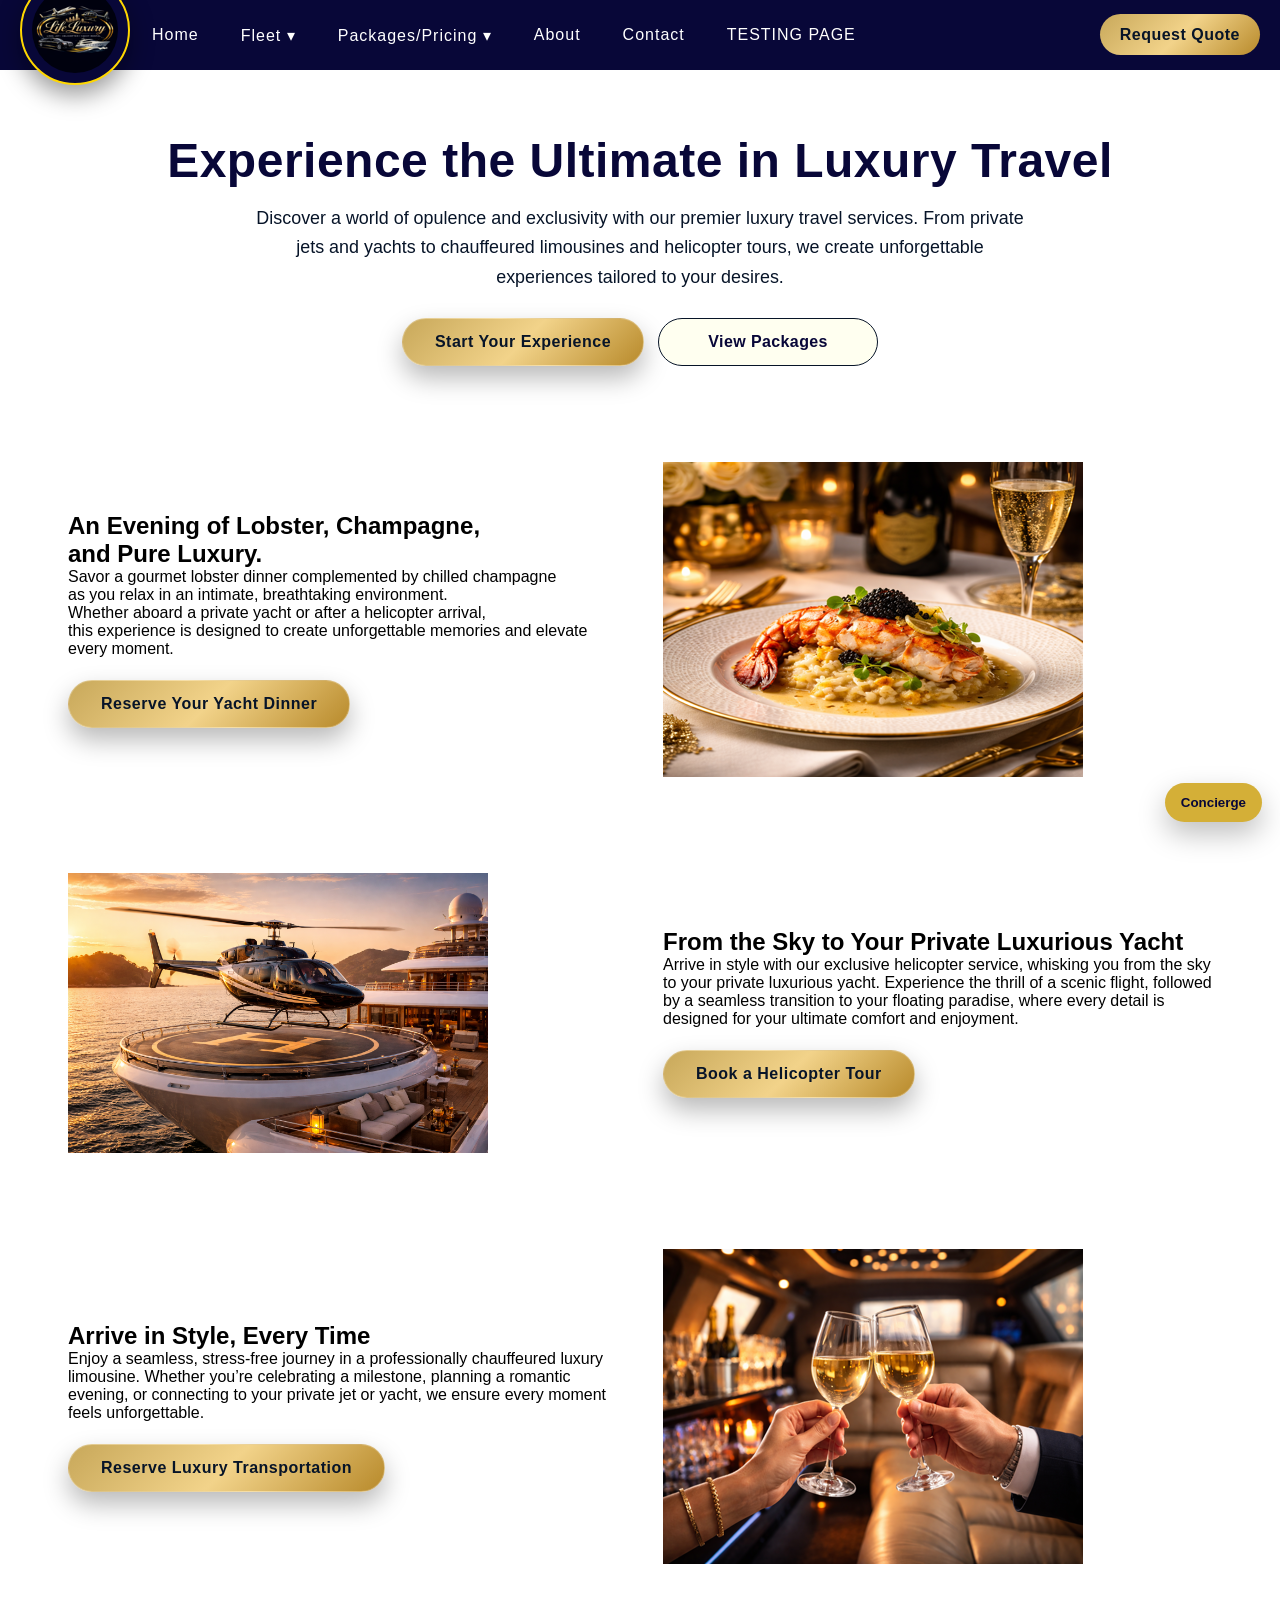
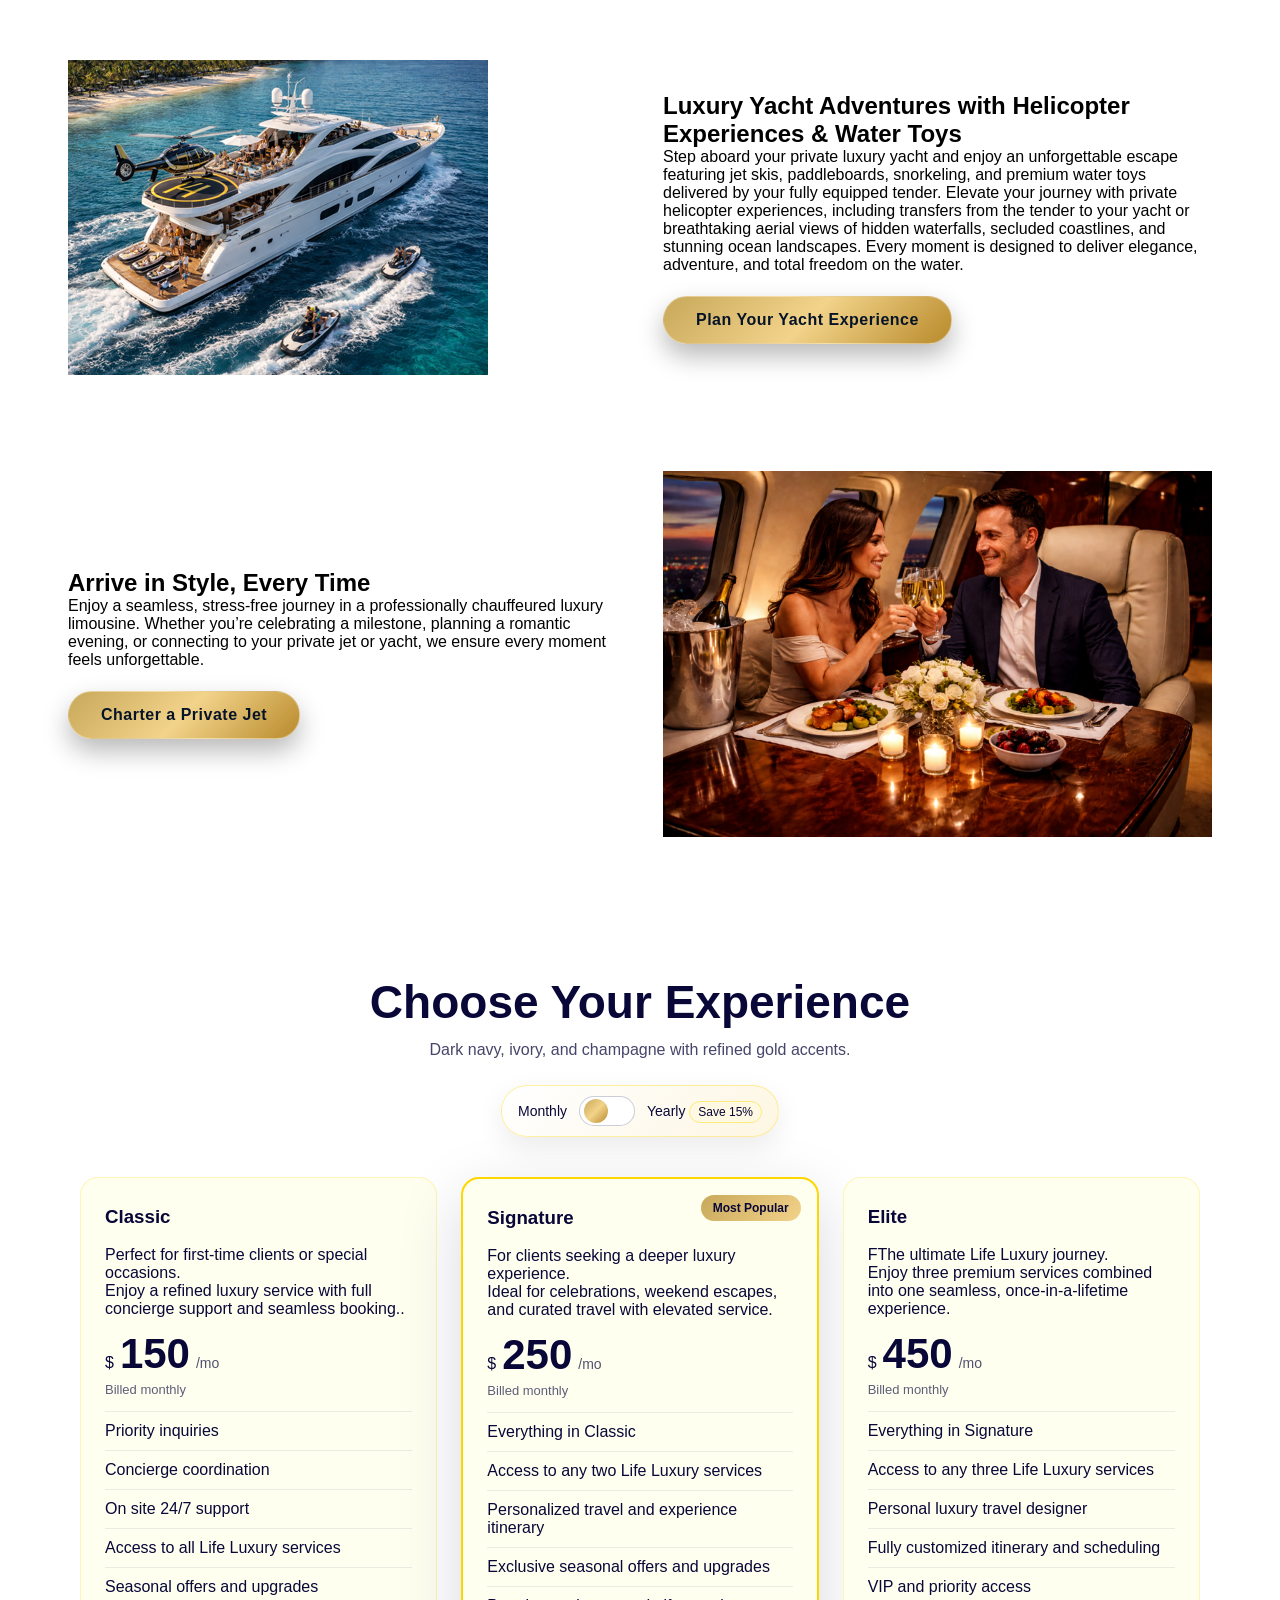
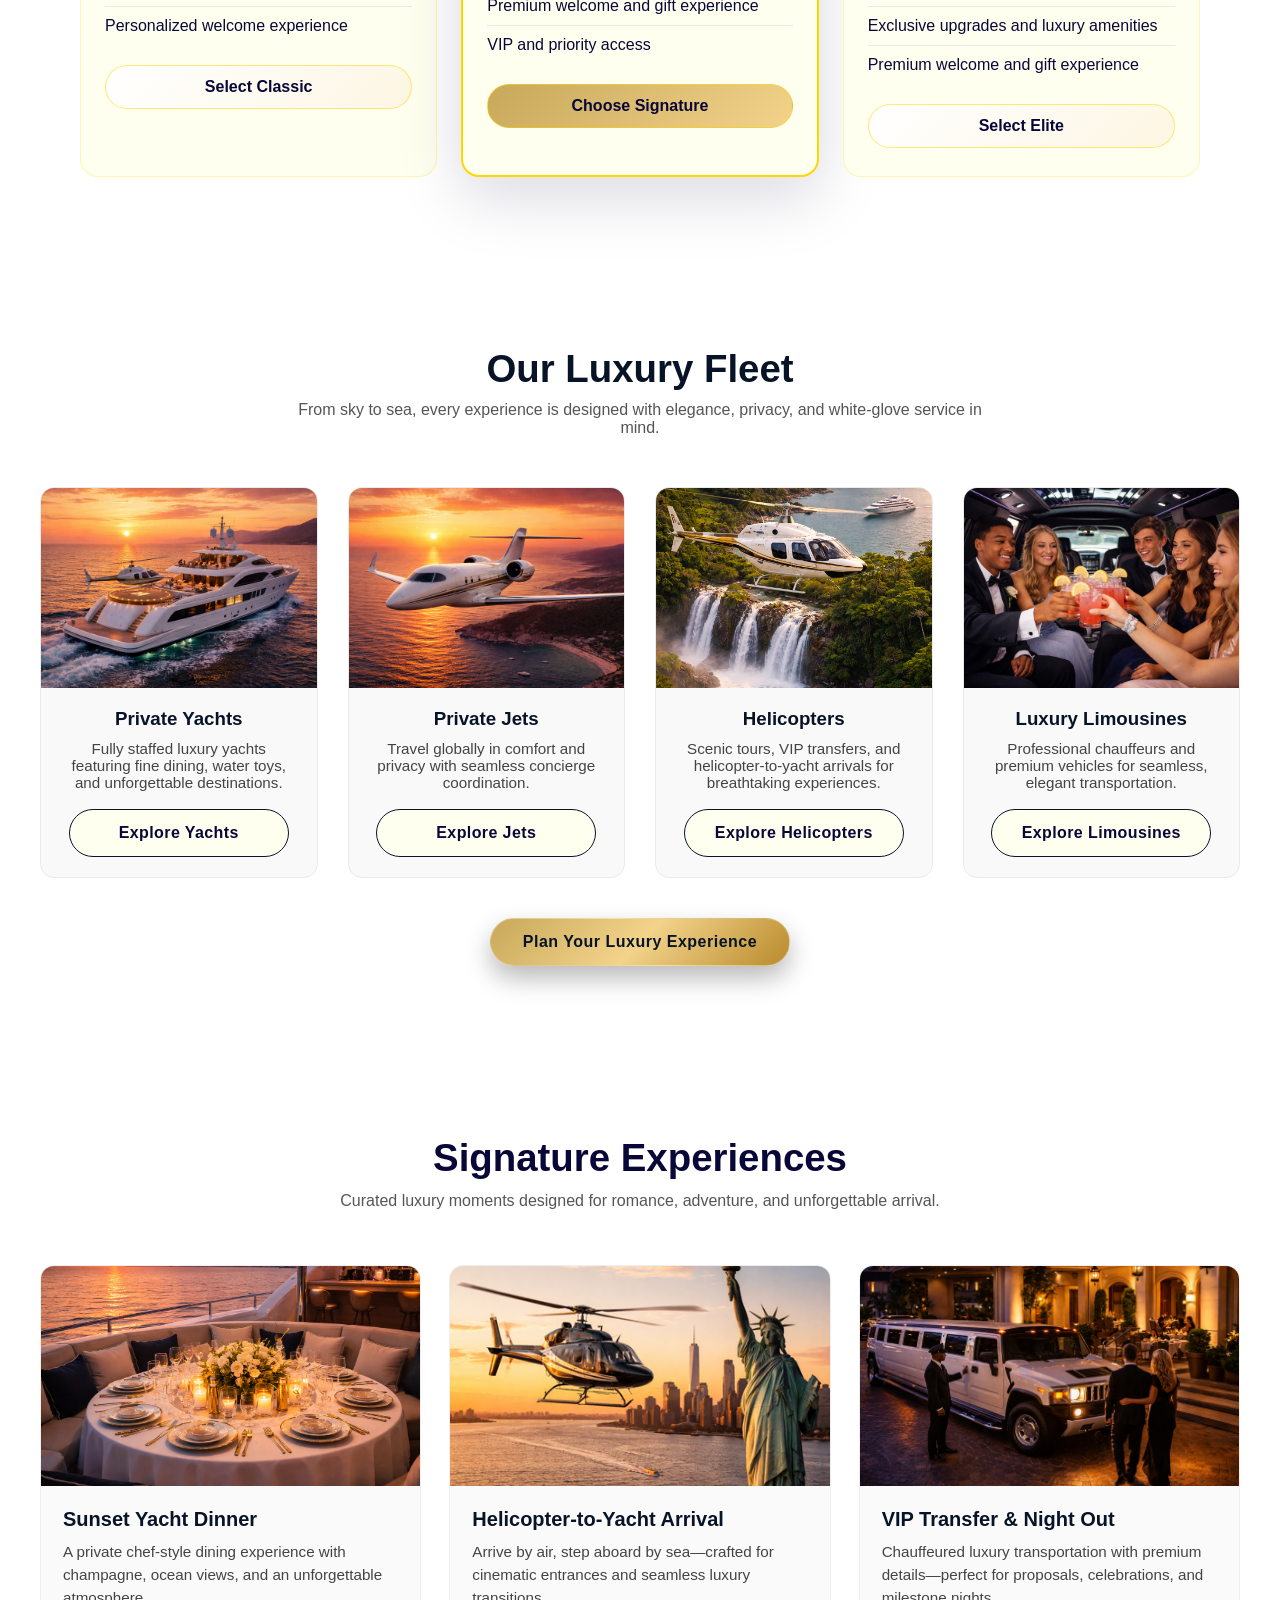
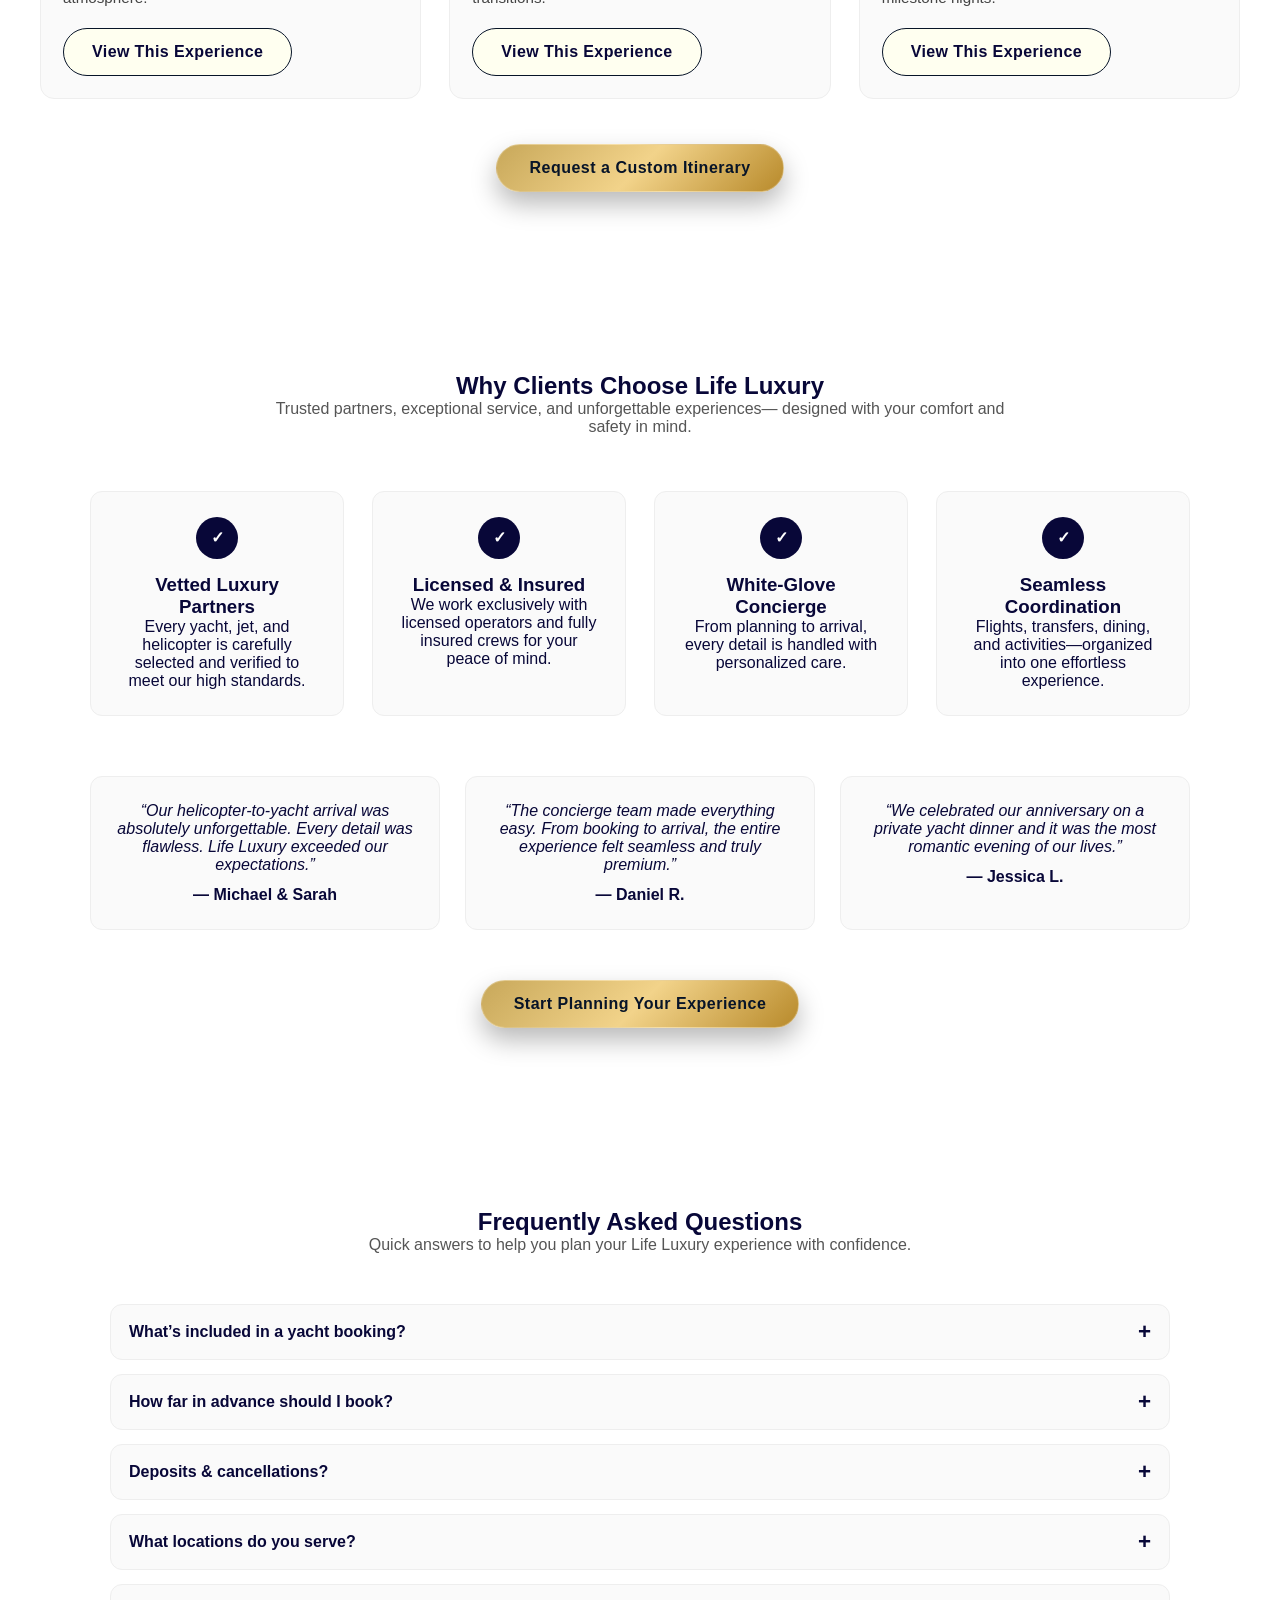
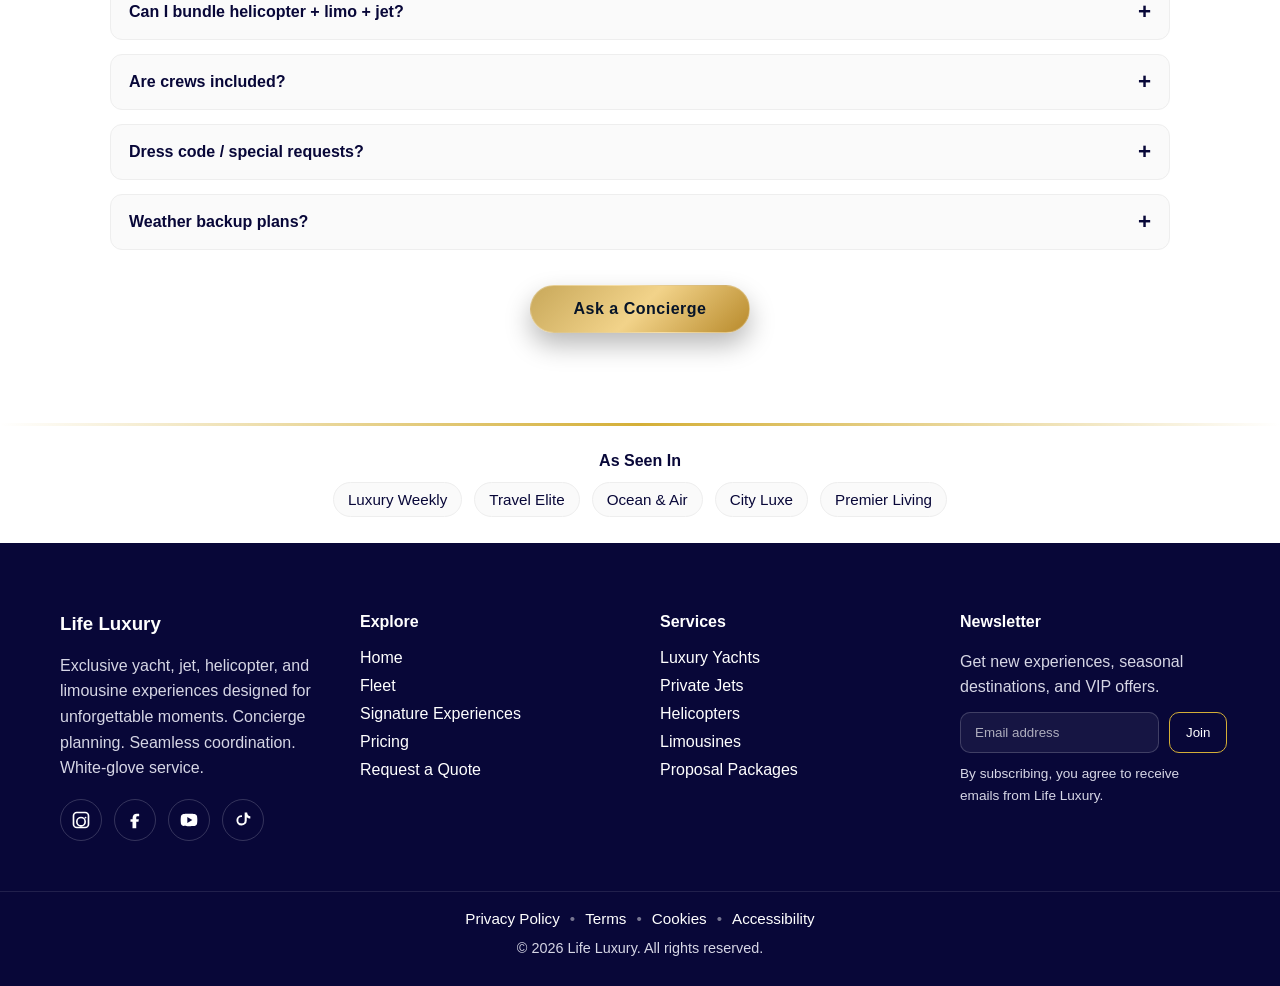
==== commit c7f9296d: "Adding more pages" ====
--- a/index.html
+++ b/index.html
@@ -15,41 +15,57 @@
         </a>
       </div>
 
-      <!-- NAV BAR -->
-      <nav class="lux-nav">
+      <!-- Hamburger -->
+      <button
+        class="nav-toggle"
+        id="navToggle"
+        type="button"
+        aria-label="Open menu"
+        aria-expanded="false"
+        aria-controls="luxNav"
+      >
+        <span></span>
+        <span></span>
+        <span></span>
+      </button>
+
+      <!-- NAV -->
+      <nav class="lux-nav" id="luxNav">
         <ul class="nav-links">
           <li><a href="index.html">Home</a></li>
 
-          <li class="has-dropdown">
+          <li class="has-dropdown" tabindex="0">
             <a href="#">Fleet ▾</a>
             <ul class="dropdown">
-              <li><a href="#">Yachts</a></li>
-              <li><a href="#">Private Jets</a></li>
-              <li><a href="#">Helicopters</a></li>
-              <li><a href="#">Limousines</a></li>
+              <li><a href="yachts.html">Yachts</a></li>
+              <li><a href="jets.html">Private Jets</a></li>
+              <li><a href="helicopters.html">Helicopters</a></li>
+              <li><a href="limos.html">Limousines</a></li>
             </ul>
           </li>
 
-          <li class="has-dropdown">
+          <li class="has-dropdown" tabindex="0">
             <a href="#">Packages/Pricing ▾</a>
             <ul class="dropdown">
-              <li><a href="#">Signature Experiences</a></li>
-              <li><a href="#">Proposal Packages</a></li>
-              <li><a href="#">Pricing</a></li>
+              <li><a href="packages.html">Signature Experiences</a></li>
+              <li><a href="proposal.html">Proposal Packages</a></li>
+              <li><a href="pricing.html">Pricing</a></li>
             </ul>
           </li>
 
-          <li><a href="#">About</a></li>
-          <li><a href="#">Contact</a></li>
+          <li><a href="about.html">About</a></li>
+          <li><a href="contact.html">Contact</a></li>
           <li><a href="test.html">TESTING PAGE</a></li>
         </ul>
       </nav>
 
-      <!-- SEPARATE CTA -->
+      <!-- CTA -->
       <div class="header-cta">
         <a href="contact.html" class="nav-cta">Request Quote</a>
       </div>
     </header>
+
+    <!-- Put script BEFORE closing body and use defer -->
 
     <div class="wrapper">
       <section class="hero-section">
@@ -221,13 +237,18 @@
             <article class="lux-card">
               <div class="lux-card-top">
                 <h3>Classic</h3>
-                <p>Elegant entry plan for occasional bookings.</p>
+                <p>
+                  <br />
+                  Perfect for first-time clients or special occasions.
+                  <br />Enjoy a refined luxury service with full concierge
+                  support and seamless booking..
+                </p>
               </div>
 
               <div class="lux-price">
                 <span class="lux-currency">$</span>
-                <span class="lux-amount" data-month="29" data-year="296"
-                  >29</span
+                <span class="lux-amount" data-month="150" data-year="500"
+                  >150</span
                 >
                 <span class="lux-per" data-month="/mo" data-year="/yr"
                   >/mo</span
@@ -245,9 +266,11 @@
               <ul class="lux-list">
                 <li>Priority inquiries</li>
                 <li>Concierge coordination</li>
-                <li>Email support</li>
+                <li>On site 24/7 support</li>
+                <li>Access to all Life Luxury services</li>
+                <li>Seasonal offers and upgrades</li>
+                <li>Personalized welcome experience</li>
               </ul>
-
               <a class="lux-btn" href="#contact">Select Classic</a>
             </article>
 
@@ -257,13 +280,18 @@
 
               <div class="lux-card-top">
                 <h3>Signature</h3>
-                <p>Our best value for consistent luxury access.</p>
+                <p>
+                  <br />
+                  For clients seeking a deeper luxury experience. <br />Ideal
+                  for celebrations, weekend escapes, and curated travel with
+                  elevated service.
+                </p>
               </div>
 
               <div class="lux-price">
                 <span class="lux-currency">$</span>
-                <span class="lux-amount" data-month="59" data-year="602"
-                  >59</span
+                <span class="lux-amount" data-month="250" data-year="700"
+                  >250</span
                 >
                 <span class="lux-per" data-month="/mo" data-year="/yr"
                   >/mo</span
@@ -280,10 +308,12 @@
 
               <ul class="lux-list">
                 <li>Everything in Classic</li>
-                <li>Preferred scheduling</li>
-                <li>Premium support</li>
+                <li>Access to any two Life Luxury services</li>
+                <li>Personalized travel and experience itinerary</li>
+                <li>Exclusive seasonal offers and upgrades</li>
+                <li>Premium welcome and gift experience</li>
+                <li>VIP and priority access</li>
               </ul>
-
               <a class="lux-btn lux-btn-solid" href="#contact"
                 >Choose Signature</a
               >
@@ -293,13 +323,17 @@
             <article class="lux-card">
               <div class="lux-card-top">
                 <h3>Elite</h3>
-                <p>For high-volume clients and VIP coordination.</p>
+                <br />
+                <p>
+                  FThe ultimate Life Luxury journey. <br />Enjoy three premium
+                  services combined into one seamless, once-in-a-lifetime
+                  experience.
+                </p>
               </div>
-
               <div class="lux-price">
                 <span class="lux-currency">$</span>
-                <span class="lux-amount" data-month="99" data-year="1010"
-                  >99</span
+                <span class="lux-amount" data-month="450" data-year="1000"
+                  >450</span
                 >
                 <span class="lux-per" data-month="/mo" data-year="/yr"
                   >/mo</span
@@ -316,8 +350,12 @@
 
               <ul class="lux-list">
                 <li>Everything in Signature</li>
-                <li>Dedicated concierge</li>
-                <li>Phone support</li>
+                <li>Access to any three Life Luxury services</li>
+                <li>Personal luxury travel designer</li>
+                <li>Fully customized itinerary and scheduling</li>
+                <li>VIP and priority access</li>
+                <li>Exclusive upgrades and luxury amenities</li>
+                <li>Premium welcome and gift experience</li>
               </ul>
 
               <a class="lux-btn" href="#contact">Select Elite</a>
@@ -549,118 +587,282 @@
         </div>
       </section>
       <!-- FAQ ACCORDION -->
-    <section class="faq-section" id="faq">
-      <div class="faq-header">
-        <h2>Frequently Asked Questions</h2>
-        <p>
-          Quick answers to help you plan your Life Luxury experience with
-          confidence.
-        </p>
+      <section class="faq-section" id="faq">
+        <div class="faq-header">
+          <h2>Frequently Asked Questions</h2>
+          <p>
+            Quick answers to help you plan your Life Luxury experience with
+            confidence.
+          </p>
+        </div>
+
+        <div class="faq-wrap">
+          <details class="faq-item">
+            <summary>What’s included in a yacht booking?</summary>
+            <div class="faq-content">
+              <p>
+                Yacht experiences typically include a private vessel,
+                professional crew, onboard amenities, and itinerary planning.
+                Add-ons like land to yacht or helicopter access, gourmet
+                catering, chef service, champagne packages, water toys, and
+                special celebrations can be arranged based on your package and
+                location.
+              </p>
+            </div>
+          </details>
+
+          <details class="faq-item">
+            <summary>How far in advance should I book?</summary>
+            <div class="faq-content">
+              <p>
+                We recommend booking as early as possible—especially for
+                weekends, holidays, and peak travel seasons. For signature
+                experiences, 2–4 weeks is ideal. Last-minute requests are
+                sometimes possible depending on availability.
+              </p>
+            </div>
+          </details>
+
+          <details class="faq-item">
+            <summary>Deposits &amp; cancellations?</summary>
+            <div class="faq-content">
+              <p>
+                Most bookings require a deposit to reserve your date.
+                Cancellation and rescheduling policies vary by operator, season,
+                and package. We’ll provide clear terms before you confirm, so
+                you know exactly what’s refundable and what’s not.
+              </p>
+            </div>
+          </details>
+
+          <details class="faq-item">
+            <summary>What locations do you serve?</summary>
+            <div class="faq-content">
+              <p>
+                Life Luxury coordinates experiences in select destinations and
+                can arrange travel-based itineraries upon request. Tell us your
+                preferred location and dates, and we’ll confirm availability and
+                options.
+              </p>
+            </div>
+          </details>
+
+          <details class="faq-item">
+            <summary>Can I bundle helicopter + limo + jet?</summary>
+            <div class="faq-content">
+              <p>
+                Yes. Many clients choose bundled itineraries (example: private
+                jet arrival → chauffeured transfer → helicopter experience →
+                yacht departure). Our concierge team designs the schedule so
+                everything flows seamlessly.
+              </p>
+            </div>
+          </details>
+
+          <details class="faq-item">
+            <summary>Are crews included?</summary>
+            <div class="faq-content">
+              <p>
+                Yes—yachts include a professional crew. Flight crews and
+                chauffeurs are included for aircraft and limousine services
+                through our licensed partners. Specific crew details depend on
+                the selected operator and package.
+              </p>
+            </div>
+          </details>
+
+          <details class="faq-item">
+            <summary>Dress code / special requests?</summary>
+            <div class="faq-content">
+              <p>
+                Dress is typically “resort elegant” for dinners and “smart
+                casual” for daytime experiences. We can arrange special requests
+                like flowers, photographers, proposals, dietary needs, custom
+                music, and surprise reveals—just tell us what you want.
+              </p>
+            </div>
+          </details>
+
+          <details class="faq-item">
+            <summary>Weather backup plans?</summary>
+            <div class="faq-content">
+              <p>
+                Safety comes first. If weather impacts your experience, options
+                may include adjusted timing, alternate routes, rescheduling, or
+                operator policies based on conditions. We’ll guide you through
+                the best option for a smooth experience.
+              </p>
+            </div>
+          </details>
+        </div>
+
+        <div class="faq-cta">
+          <a href="contact.html" class="cta-btn">Ask a Concierge</a>
+        </div>
+      </section>
+    </div>
+
+    <!-- FOOTER -->
+    <!-- GOLD DIVIDER ABOVE FOOTER -->
+    <div class="lux-divider"></div>
+
+    <!-- AS SEEN IN -->
+    <section class="seen-section">
+      <div class="seen-wrap">
+        <p class="seen-title">As Seen In</p>
+        <div class="seen-logos">
+          <!-- Replace with real logos later (SVG/PNG). These are placeholders. -->
+          <span class="seen-logo">Luxury Weekly</span>
+          <span class="seen-logo">Travel Elite</span>
+          <span class="seen-logo">Ocean & Air</span>
+          <span class="seen-logo">City Luxe</span>
+          <span class="seen-logo">Premier Living</span>
+        </div>
       </div>
-
-      <div class="faq-wrap">
-        <details class="faq-item">
-          <summary>What’s included in a yacht booking?</summary>
-          <div class="faq-content">
-            <p>
-              Yacht experiences typically include a private vessel, professional
-              crew, onboard amenities, and itinerary planning. Add-ons like land
-              to yacht or helicopter access, gourmet catering, chef service,
-              champagne packages, water toys, and special celebrations can be
-              arranged based on your package and location.
-            </p>
-          </div>
-        </details>
-
-        <details class="faq-item">
-          <summary>How far in advance should I book?</summary>
-          <div class="faq-content">
-            <p>
-              We recommend booking as early as possible—especially for weekends,
-              holidays, and peak travel seasons. For signature experiences, 2–4
-              weeks is ideal. Last-minute requests are sometimes possible
-              depending on availability.
-            </p>
-          </div>
-        </details>
-
-        <details class="faq-item">
-          <summary>Deposits &amp; cancellations?</summary>
-          <div class="faq-content">
-            <p>
-              Most bookings require a deposit to reserve your date. Cancellation
-              and rescheduling policies vary by operator, season, and package.
-              We’ll provide clear terms before you confirm, so you know exactly
-              what’s refundable and what’s not.
-            </p>
-          </div>
-        </details>
-
-        <details class="faq-item">
-          <summary>What locations do you serve?</summary>
-          <div class="faq-content">
-            <p>
-              Life Luxury coordinates experiences in select destinations and can
-              arrange travel-based itineraries upon request. Tell us your
-              preferred location and dates, and we’ll confirm availability and
-              options.
-            </p>
-          </div>
-        </details>
-
-        <details class="faq-item">
-          <summary>Can I bundle helicopter + limo + jet?</summary>
-          <div class="faq-content">
-            <p>
-              Yes. Many clients choose bundled itineraries (example: private jet
-              arrival → chauffeured transfer → helicopter experience → yacht
-              departure). Our concierge team designs the schedule so everything
-              flows seamlessly.
-            </p>
-          </div>
-        </details>
-
-        <details class="faq-item">
-          <summary>Are crews included?</summary>
-          <div class="faq-content">
-            <p>
-              Yes—yachts include a professional crew. Flight crews and
-              chauffeurs are included for aircraft and limousine services
-              through our licensed partners. Specific crew details depend on the
-              selected operator and package.
-            </p>
-          </div>
-        </details>
-
-        <details class="faq-item">
-          <summary>Dress code / special requests?</summary>
-          <div class="faq-content">
-            <p>
-              Dress is typically “resort elegant” for dinners and “smart casual”
-              for daytime experiences. We can arrange special requests like
-              flowers, photographers, proposals, dietary needs, custom music,
-              and surprise reveals—just tell us what you want.
-            </p>
-          </div>
-        </details>
-
-        <details class="faq-item">
-          <summary>Weather backup plans?</summary>
-          <div class="faq-content">
-            <p>
-              Safety comes first. If weather impacts your experience, options
-              may include adjusted timing, alternate routes, rescheduling, or
-              operator policies based on conditions. We’ll guide you through the
-              best option for a smooth experience.
-            </p>
-          </div>
-        </details>
+    </section>
+
+    <!-- LIFE LUXURY FOOTER -->
+    <footer class="lux-footer">
+      <div class="lux-footer-container">
+        <!-- BRAND -->
+        <div class="lux-footer-col">
+          <h3>Life Luxury</h3>
+          <p>
+            Exclusive yacht, jet, helicopter, and limousine experiences designed
+            for unforgettable moments. Concierge planning. Seamless
+            coordination. White-glove service.
+          </p>
+
+          <!-- SOCIAL ICONS -->
+          <div class="lux-social">
+            <a
+              class="social-btn"
+              href="#"
+              aria-label="Instagram"
+              title="Instagram"
+            >
+              <!-- Instagram icon -->
+              <svg viewBox="0 0 24 24" aria-hidden="true">
+                <path
+                  d="M7 2h10a5 5 0 0 1 5 5v10a5 5 0 0 1-5 5H7a5 5 0 0 1-5-5V7a5 5 0 0 1 5-5zm10 2H7a3 3 0 0 0-3 3v10a3 3 0 0 0 3 3h10a3 3 0 0 0 3-3V7a3 3 0 0 0-3-3zm-5 4a6 6 0 1 1 0 12 6 6 0 0 1 0-12zm0 2a4 4 0 1 0 0 8 4 4 0 0 0 0-8zm6.5-.9a1.1 1.1 0 1 1-2.2 0 1.1 1.1 0 0 1 2.2 0z"
+                />
+              </svg>
+            </a>
+
+            <a
+              class="social-btn"
+              href="#"
+              aria-label="Facebook"
+              title="Facebook"
+            >
+              <!-- Facebook icon -->
+              <svg viewBox="0 0 24 24" aria-hidden="true">
+                <path
+                  d="M13.5 22v-8h2.7l.4-3h-3.1V9.1c0-.9.3-1.6 1.6-1.6H17V4.8c-.4-.1-1.6-.2-3-.2-2.9 0-4.9 1.8-4.9 5V11H6.6v3H9V22h4.5z"
+                />
+              </svg>
+            </a>
+
+            <a class="social-btn" href="#" aria-label="YouTube" title="YouTube">
+              <!-- YouTube icon -->
+              <svg viewBox="0 0 24 24" aria-hidden="true">
+                <path
+                  d="M21.6 7.2a3 3 0 0 0-2.1-2.1C17.8 4.6 12 4.6 12 4.6s-5.8 0-7.5.5A3 3 0 0 0 2.4 7.2 31.6 31.6 0 0 0 2 12a31.6 31.6 0 0 0 .4 4.8 3 3 0 0 0 2.1 2.1c1.7.5 7.5.5 7.5.5s5.8 0 7.5-.5a3 3 0 0 0 2.1-2.1A31.6 31.6 0 0 0 22 12a31.6 31.6 0 0 0-.4-4.8zM10 15.5v-7l6 3.5-6 3.5z"
+                />
+              </svg>
+            </a>
+
+            <a class="social-btn" href="#" aria-label="TikTok" title="TikTok">
+              <!-- TikTok icon (simple) -->
+              <svg viewBox="0 0 24 24" aria-hidden="true">
+                <path
+                  d="M14 3v9.2a3.8 3.8 0 1 1-3.2-3.7V6.3a6.2 6.2 0 1 0 5.7 6.2V8.6c1.2 1 2.7 1.6 4.3 1.6V7.6c-2 0-3.8-1.7-3.8-4.6H14z"
+                />
+              </svg>
+            </a>
+          </div>
+        </div>
+
+        <!-- EXPLORE -->
+        <div class="lux-footer-col">
+          <h4>Explore</h4>
+          <ul>
+            <li><a href="index.html">Home</a></li>
+            <li><a href="fleet.html">Fleet</a></li>
+            <li><a href="packages.html">Signature Experiences</a></li>
+            <li><a href="pricing.html">Pricing</a></li>
+            <li><a href="contact.html">Request a Quote</a></li>
+          </ul>
+        </div>
+
+        <!-- SERVICES -->
+        <div class="lux-footer-col">
+          <h4>Services</h4>
+          <ul>
+            <li><a href="#">Luxury Yachts</a></li>
+            <li><a href="#">Private Jets</a></li>
+            <li><a href="#">Helicopters</a></li>
+            <li><a href="#">Limousines</a></li>
+            <li><a href="#">Proposal Packages</a></li>
+          </ul>
+        </div>
+
+        <!-- NEWSLETTER -->
+        <div class="lux-footer-col">
+          <h4>Newsletter</h4>
+          <p class="lux-muted">
+            Get new experiences, seasonal destinations, and VIP offers.
+          </p>
+
+          <form class="lux-newsletter" action="#" method="post">
+            <label class="sr-only" for="newsletterEmail">Email address</label>
+            <input
+              id="newsletterEmail"
+              name="email"
+              type="email"
+              placeholder="Email address"
+              required
+            />
+            <button type="submit">Join</button>
+          </form>
+
+          <p class="lux-legal-note">
+            By subscribing, you agree to receive emails from Life Luxury.
+          </p>
+        </div>
       </div>
 
-      <div class="faq-cta">
-        <a href="contact.html" class="cta-btn">Ask a Concierge</a>
-    </div>
+      <!-- LEGAL LINKS + COPYRIGHT -->
+      <div class="lux-footer-bottom">
+        <div class="lux-legal-links">
+          <a href="privacy.html">Privacy Policy</a>
+          <span class="lux-dot">•</span>
+          <a href="terms.html">Terms</a>
+          <span class="lux-dot">•</span>
+          <a href="cookies.html">Cookies</a>
+          <span class="lux-dot">•</span>
+          <a href="accessibility.html">Accessibility</a>
+        </div>
+
+        <p class="lux-copy">© 2026 Life Luxury. All rights reserved.</p>
+      </div>
+    </footer>
+
+    <!-- FLOATING BUTTONS -->
+    <button
+      class="lux-float lux-chat"
+      id="luxChatBtn"
+      aria-label="Concierge Chat"
+    >
+      Concierge
+    </button>
+
+    <button class="lux-float lux-top" id="backToTop" aria-label="Back to top">
+      ↑
+    </button>
+    <script src="js/hammer-btn.js" defer></script>
+    <script src="JS/pricing.js"></script>
+    <script src="JS/FAQ.js"></script>
+    <script src="JS/footer.js"></script>
   </body>
-  <script src="js/pricing.js"></script>
-  <script src="js/FAQ.js"></script>
 </html>
--- a/CSS/main.css
+++ b/CSS/main.css
@@ -1,3 +1,7 @@
+/* =========================================================
+   LIFE LUXURY — MAIN.CSS (CLEAN + NEW NAV BAR)
+   ========================================================= */
+
 /* ========== GLOBAL RESET ========== */
 * {
   box-sizing: border-box;
@@ -12,66 +16,44 @@
   display: block;
 }
 
-/* ========== HEADER WRAPPER ========== */
+/* ========== ACCESSIBILITY ========== */
+.sr-only {
+  position: absolute;
+  width: 1px;
+  height: 1px;
+  padding: 0;
+  margin: -1px;
+  overflow: hidden;
+  clip: rect(0, 0, 0, 0);
+  border: 0;
+}
+
+/* =========================================================
+   NAVBAR SYSTEM (CLEAN + HAMBURGER)
+   ========================================================= */
+
+/* HEADER */
 .site-header {
   position: relative;
-  background-color: #080738;
-}
-
-/* ========== NAVBAR ========== */
-nav {
-  background-color: #080738;
   display: flex;
   align-items: center;
-  justify-content: center;
-
-  /* ✅ Avoid fixed height + big line-height */
+  justify-content: space-between;
+  background: #080738;
+  padding: 0 20px 0 140px;
   min-height: 70px;
-
-  /* ✅ Mobile-safe padding */
-  padding: 0 16px 0 140px; /* desktop space for logo */
-}
-
-/* Nav list */
-nav ul {
-  list-style: none;
-  display: flex;
-  flex-wrap: wrap; /* ✅ allows wrapping on small screens */
-  justify-content: center;
-  gap: 16px 22px; /* row gap / column gap */
-  margin: 0;
-  padding: 0;
-}
-
-/* Nav links */
-nav a {
-  color: #fff;
-  text-decoration: none;
-  letter-spacing: 1px;
-  transition: 0.3s;
-
-  /* ✅ tap-friendly */
-  padding: 8px 10px;
-  border-radius: 999px;
-  white-space: nowrap;
-}
-
-nav a:hover {
-  color: gold;
-  background: rgba(255, 215, 0, 0.08);
-}
-
-/* ========== LOGO ========== */
+  flex-wrap: wrap;
+}
+
+/* LOGO */
 #logo {
   position: absolute;
-  top: -25px; /* desktop */
+  top: -25px;
   left: 20px;
-  z-index: 1000;
+  z-index: 2000;
 }
 
 #logo img {
   width: 110px;
-  height: auto;
   background: #080738;
   padding: 10px;
   border-radius: 50%;
@@ -79,7 +61,276 @@
   box-shadow: 0 10px 25px rgba(0, 0, 0, 0.4);
 }
 
-/* ========== SECTION LAYOUT ========== */
+/* NAV */
+.lux-nav {
+  flex: 1;
+}
+
+.nav-links {
+  list-style: none;
+  display: flex;
+  gap: 18px;
+  align-items: center;
+  flex-wrap: wrap;
+}
+
+.nav-links a {
+  color: #fff;
+  text-decoration: none;
+  letter-spacing: 1px;
+  padding: 10px 12px;
+  border-radius: 999px;
+  transition: 0.25s ease;
+  white-space: nowrap;
+}
+
+.nav-links a:hover {
+  color: gold;
+  background: rgba(255, 215, 0, 0.08);
+}
+
+/* DROPDOWN */
+.has-dropdown {
+  position: relative;
+}
+
+.dropdown {
+  position: absolute;
+  top: 100%;
+  left: 0;
+  background: #050424;
+  padding: 10px;
+  border-radius: 12px;
+  min-width: 200px;
+  display: none;
+  z-index: 2500;
+}
+
+.dropdown li {
+  list-style: none;
+}
+
+.dropdown a {
+  display: block;
+  padding: 10px;
+  border-radius: 10px;
+}
+
+.dropdown a:hover {
+  background: rgba(255, 215, 0, 0.08);
+}
+
+/* Desktop hover */
+.has-dropdown:hover .dropdown {
+  display: block;
+}
+
+/* Mobile tap/focus */
+.has-dropdown:focus-within .dropdown {
+  display: block;
+}
+
+/* CTA (Desktop only) */
+.header-cta {
+  margin-left: 18px;
+}
+
+.nav-cta {
+  background: linear-gradient(135deg, #c8a85a, #f2d38a, #b88a2b);
+  color: #071428;
+  padding: 12px 20px;
+  border-radius: 999px;
+  text-decoration: none;
+  font-weight: 700;
+  letter-spacing: 0.5px;
+  transition: 0.25s;
+}
+
+.nav-cta:hover {
+  transform: translateY(-2px);
+}
+
+/* HAMBURGER */
+.nav-toggle {
+  display: none; /* hidden on desktop */
+  background: rgba(255, 255, 255, 0.08);
+  border: 1px solid rgba(255, 255, 255, 0.18);
+  width: 48px;
+  height: 44px;
+  border-radius: 12px;
+  cursor: pointer;
+  align-items: center;
+  justify-content: center;
+  gap: 6px;
+  padding: 10px;
+  transition: 0.25s ease;
+}
+
+.nav-toggle:hover {
+  border-color: #d4af37;
+  box-shadow: 0 0 18px rgba(212, 175, 55, 0.35);
+}
+
+.nav-toggle span {
+  display: block;
+  height: 2px;
+  width: 22px;
+  background: #ffffff;
+  border-radius: 2px;
+  transition: 0.25s ease;
+}
+
+/* Hamburger → X */
+.nav-toggle.is-open span:nth-child(1) {
+  transform: translateY(8px) rotate(45deg);
+}
+.nav-toggle.is-open span:nth-child(2) {
+  opacity: 0;
+}
+.nav-toggle.is-open span:nth-child(3) {
+  transform: translateY(-8px) rotate(-45deg);
+}
+
+/* MOBILE NAV */
+@media (max-width: 900px) {
+  .site-header {
+    flex-direction: column;
+    padding: 110px 16px 16px;
+    gap: 14px;
+  }
+
+  #logo {
+    top: 10px;
+    left: 50%;
+    transform: translateX(-50%);
+  }
+
+  #logo img {
+    width: 95px;
+    padding: 8px;
+  }
+
+  .nav-toggle {
+    display: inline-flex;
+    position: absolute;
+    right: 16px;
+    top: 18px;
+    z-index: 3000;
+  }
+
+  /* Hide nav until toggled */
+  .lux-nav {
+    display: none;
+    width: 100%;
+  }
+
+  .lux-nav.is-open {
+    display: block;
+  }
+
+  .nav-links {
+    flex-direction: column;
+    width: 100%;
+    text-align: center;
+    gap: 10px;
+    padding: 12px 0 6px;
+  }
+
+  .nav-links a {
+    width: 100%;
+    max-width: 360px;
+    margin: 0 auto;
+  }
+
+  /* Dropdown should not be absolute on mobile */
+  .dropdown {
+    position: relative;
+    top: 0;
+    left: 0;
+    margin-top: 8px;
+  }
+
+  /* ✅ Hide Request Quote on mobile */
+  .header-cta {
+    display: none;
+  }
+}
+
+/* =========================================================
+   BUTTONS
+   ========================================================= */
+
+.section-cta {
+  margin-top: 22px;
+}
+
+@media (max-width: 768px) {
+  .section-cta {
+    text-align: center;
+  }
+}
+
+.cta-btn {
+  display: inline-block;
+  padding: 14px 32px;
+  font-size: 1rem;
+  font-weight: 700;
+  letter-spacing: 0.5px;
+  background: linear-gradient(135deg, #c8a85a, #f2d38a, #b88a2b);
+  color: #071428;
+  text-decoration: none;
+  border-radius: 999px;
+  border: 1px solid rgba(255, 255, 255, 0.25);
+  box-shadow: 0 12px 26px rgba(0, 0, 0, 0.28);
+  transition: all 0.25s ease;
+  min-width: 220px;
+  text-align: center;
+}
+
+.cta-btn:hover {
+  transform: translateY(-2px);
+  box-shadow: 0 16px 36px rgba(0, 0, 0, 0.38);
+  filter: brightness(1.05);
+}
+
+.cta-btn:active {
+  transform: translateY(0);
+}
+
+.cta-outline {
+  display: inline-block;
+  padding: 14px 28px;
+  min-width: 220px;
+  text-align: center;
+  border-radius: 999px;
+  border: 1.5px solid #071428;
+  color: #080738;
+  text-decoration: none;
+  font-weight: 700;
+  letter-spacing: 0.4px;
+  transition: 0.25s ease;
+  background: ivory;
+}
+
+.cta-outline:hover {
+  background: #080738;
+  color: #c8a85a;
+  transform: translateY(-2px);
+}
+
+@media (max-width: 480px) {
+  .cta-btn,
+  .cta-outline {
+    width: 100%;
+    max-width: 340px;
+    font-size: 1rem;
+  }
+}
+
+/* =========================================================
+   SECTION LAYOUT (TOP / MIDDLE ROWS)
+   ========================================================= */
+
 .top-row,
 .middle-row {
   display: flex;
@@ -91,40 +342,17 @@
   gap: 30px;
 }
 
-/* Columns */
 .leftcol,
 .rightcol {
   width: 48%;
   flex: 1 1 450px;
   margin: 0.5em;
-
-  min-width: 0; /* ✅ prevents text overflow on narrow screens */
-}
-
-/* Feature images */
+  min-width: 0;
+}
+
 .feature-image {
   width: 420px;
   max-width: 100%;
-}
-
-/* ========== MOBILE RESPONSIVE ========== */
-@media (max-width: 900px) {
-  /* ✅ Fix header layout for mobile */
-  nav {
-    padding: 86px 16px 14px; /* room for centered logo above nav */
-    flex-direction: column;
-  }
-
-  #logo {
-    top: 10px;
-    left: 50%;
-    transform: translateX(-50%);
-  }
-
-  #logo img {
-    width: 95px;
-    padding: 8px;
-  }
 }
 
 @media (max-width: 768px) {
@@ -148,308 +376,11 @@
     margin: 0 auto;
   }
 }
-/* ===== CTA CONTAINER ===== */
-.section-cta {
-  margin-top: 22px;
-}
-
-/* Center buttons on mobile */
-@media (max-width: 768px) {
-  .section-cta {
-    text-align: center;
-  }
-}
-
-/* ===== LUXURY BUTTON ===== */
-.cta-btn {
-  display: inline-block;
-  padding: 14px 32px;
-  font-size: 1rem;
-  font-weight: 700;
-  letter-spacing: 0.5px;
-
-  /* Luxury gold gradient */
-  background: linear-gradient(135deg, #c8a85a, #f2d38a, #b88a2b);
-  color: #071428;
-
-  text-decoration: none;
-  border-radius: 999px;
-  border: 1px solid rgba(255, 255, 255, 0.25);
-
-  /* Premium shadow */
-  box-shadow: 0 12px 26px rgba(0, 0, 0, 0.28);
-
-  /* Smooth animation */
-  transition: all 0.25s ease;
-
-  /* Mobile tap improvement */
-  min-width: 220px;
-  text-align: center;
-}
-
-/* Hover */
-.cta-btn:hover {
-  transform: translateY(-2px);
-  box-shadow: 0 16px 36px rgba(0, 0, 0, 0.38);
-  filter: brightness(1.05);
-}
-
-/* Click */
-.cta-btn:active {
-  transform: translateY(0);
-}
-/* ===== NAV LAYOUT ===== */
-.lux-nav {
-  background: #080738;
-  display: flex;
-  align-items: center;
-  justify-content: space-between;
-  padding: 0 20px 0 140px;
-  min-height: 70px;
-  flex-wrap: wrap;
-}
-
-/* LEFT NAV */
-.nav-links {
-  list-style: none;
-  display: flex;
-  gap: 20px;
-  align-items: center;
-}
-
-.nav-links a {
-  color: #fff;
-  text-decoration: none;
-  letter-spacing: 1px;
-  padding: 10px 12px;
-  border-radius: 999px;
-  transition: 0.25s;
-}
-
-.nav-links a:hover {
-  color: gold;
-  background: rgba(255, 215, 0, 0.08);
-}
-
-/* ===== DROPDOWN ===== */
-.has-dropdown {
-  position: relative;
-}
-
-.dropdown {
-  position: absolute;
-  top: 100%;
-  left: 0;
-  background: #050424;
-  padding: 10px;
-  border-radius: 12px;
-  min-width: 200px;
-  display: none;
-}
-
-.dropdown li {
-  list-style: none;
-}
-
-.dropdown a {
-  display: block;
-  padding: 10px;
-}
-
-.has-dropdown:hover .dropdown {
-  display: block;
-}
-
-/* ===== RIGHT ACTIONS ===== */
-.nav-actions {
-  display: flex;
-  gap: 14px;
-  align-items: center;
-}
-
-/* Call button */
-.call-btn {
-  border: 1px solid rgba(255, 255, 255, 0.3);
-  color: #fff;
-  padding: 10px 16px;
-  border-radius: 999px;
-  text-decoration: none;
-  transition: 0.25s;
-}
-
-.call-btn:hover {
-  border-color: gold;
-  color: gold;
-}
-
-/* Primary CTA */
-.nav-cta {
-  background: linear-gradient(135deg, #c8a85a, #f2d38a, #b88a2b);
-  color: #071428;
-  padding: 10px 18px;
-  border-radius: 999px;
-  text-decoration: none;
-  font-weight: 700;
-  transition: 0.25s;
-}
-
-.nav-cta:hover {
-  transform: translateY(-2px);
-}
-
-/* ===== MOBILE ===== */
-@media (max-width: 900px) {
-  .lux-nav {
-    padding: 90px 16px 16px;
-    flex-direction: column;
-    gap: 12px;
-  }
-
-  .nav-links {
-    flex-direction: column;
-    width: 100%;
-    text-align: center;
-  }
-
-  .nav-actions {
-    flex-direction: column;
-    width: 100%;
-  }
-
-  .nav-actions a {
-    width: 100%;
-    max-width: 320px;
-    text-align: center;
-  }
-}
-/* ===== HEADER LAYOUT ===== */
-.site-header {
-  position: relative;
-  display: flex;
-  align-items: center;
-  justify-content: space-between;
-  background: #080738;
-  padding: 0 20px 0 140px;
-  min-height: 70px;
-  flex-wrap: wrap;
-}
-
-/* ===== NAV ===== */
-.lux-nav {
-  flex: 1;
-}
-
-.nav-links {
-  list-style: none;
-  display: flex;
-  gap: 20px;
-  align-items: center;
-}
-
-.nav-links a {
-  color: #fff;
-  text-decoration: none;
-  letter-spacing: 1px;
-  padding: 10px 12px;
-  border-radius: 999px;
-  transition: 0.25s;
-}
-
-.nav-links a:hover {
-  color: gold;
-  background: rgba(255, 215, 0, 0.08);
-}
-
-/* ===== DROPDOWN ===== */
-.has-dropdown {
-  position: relative;
-}
-
-.dropdown {
-  position: absolute;
-  top: 100%;
-  left: 0;
-  background: #050424;
-  padding: 10px;
-  border-radius: 12px;
-  min-width: 200px;
-  display: none;
-}
-
-.dropdown li {
-  list-style: none;
-}
-
-.dropdown a {
-  display: block;
-  padding: 10px;
-}
-
-.has-dropdown:hover .dropdown {
-  display: block;
-}
-
-/* ===== SEPARATE CTA ===== */
-.header-cta {
-  margin-left: 20px;
-}
-
-/* Gold CTA */
-.nav-cta {
-  background: linear-gradient(135deg, #c8a85a, #f2d38a, #b88a2b);
-  color: #071428;
-  padding: 12px 20px;
-  border-radius: 999px;
-  text-decoration: none;
-  font-weight: 700;
-  letter-spacing: 0.5px;
-  transition: 0.25s;
-}
-
-.nav-cta:hover {
-  transform: translateY(-2px);
-}
-
-/* ===== MOBILE ===== */
-@media (max-width: 900px) {
-  .site-header {
-    flex-direction: column;
-    padding: 90px 16px 16px;
-    gap: 14px;
-  }
-
-  .lux-nav {
-    width: 100%;
-  }
-
-  .nav-links {
-    flex-direction: column;
-    width: 100%;
-    text-align: center;
-  }
-
-  .header-cta {
-    width: 100%;
-    display: flex;
-    justify-content: center;
-  }
-
-  .nav-cta {
-    width: 100%;
-    max-width: 320px;
-    text-align: center;
-  }
-}
-/* ===== MOBILE BUTTON IMPROVEMENTS ===== */
-@media (max-width: 480px) {
-  .cta-btn {
-    width: 100%;
-    max-width: 320px;
-    font-size: 1rem;
-  }
-}
-/* section 1/*
-/* ========== HERO SECTION ========== */
+
+/* =========================================================
+   HERO
+   ========================================================= */
+
 .hero-section {
   color: #080738;
   padding: 64px 16px 48px;
@@ -476,7 +407,6 @@
   max-width: 780px;
 }
 
-/* Hero CTA row */
 .hero-cta {
   display: flex;
   justify-content: center;
@@ -484,43 +414,22 @@
   flex-wrap: wrap;
 }
 
-/* Secondary button (outline) */
-.cta-outline {
-  display: inline-block;
-  padding: 14px 28px;
-  min-width: 220px;
-  text-align: center;
-  border-radius: 999px;
-  border: 1.5px solid #071428;
-  color: #080738;
-  text-decoration: none;
-  font-weight: 700;
-  letter-spacing: 0.4px;
-  transition: 0.25s ease;
-}
-
-.cta-outline:hover {
-  background: #080738;
-  color: #c8a85a;
-  transform: translateY(-2px);
-}
-
-/* Mobile tweaks */
-@media (max-width: 480px) {
+@media (max-width: 768px) {
   .hero-section {
-    padding: 52px 14px 40px;
-  }
-
-  .hero-cta a {
-    width: 100%;
-    max-width: 340px;
-  }
-}
-/* ===== PRICING SECTION (White + Navy + Gold) ===== */
-
+    padding: 48px 16px 32px;
+  }
+}
+
+/* =========================================================
+   PRICING (CLEAN — SINGLE VERSION)
+   ========================================================= */
+
+.header-price {
+  border-bottom: #080738 3px solid;
+}
 .lux-pricing {
+  background: #ffffff;
   padding: 90px 20px;
-  background: #ffffff;
   color: #080738;
 }
 
@@ -529,8 +438,6 @@
   margin: 0 auto;
 }
 
-/* ===== HEADER ===== */
-
 .lux-head {
   text-align: center;
   margin-bottom: 40px;
@@ -538,208 +445,6 @@
 
 .lux-head h2 {
   font-size: clamp(32px, 4vw, 46px);
-  margin-bottom: 10px;
-  letter-spacing: 0.5px;
-}
-
-.lux-sub {
-  color: rgba(8, 7, 56, 0.85);
-  font-size: 16px;
-  max-width: 600px;
-  margin: 0 auto 18px;
-}
-
-/* ===== TOGGLE ===== */
-
-.lux-toggle-row {
-  display: inline-flex;
-  align-items: center;
-  gap: 12px;
-  padding: 10px 16px;
-  border-radius: 999px;
-  background: #fff9ed;
-  border: 1px solid rgba(255, 215, 0, 0.35);
-}
-
-.lux-toggle-label {
-  font-size: 14px;
-}
-
-.lux-save-pill {
-  font-size: 12px;
-  padding: 3px 8px;
-  background: linear-gradient(135deg, #f2d38a, #fff);
-  border-radius: 999px;
-  border: 1px solid rgba(255, 215, 0, 0.4);
-}
-
-/* Toggle button */
-.lux-toggle {
-  width: 56px;
-  height: 30px;
-  border-radius: 999px;
-  border: 1px solid rgba(8, 7, 56, 0.2);
-  background: #ffffff;
-  position: relative;
-  cursor: pointer;
-}
-
-.lux-toggle-knob {
-  width: 24px;
-  height: 24px;
-  border-radius: 50%;
-  background: linear-gradient(135deg, #c8a85a, #f2d38a);
-  position: absolute;
-  top: 50%;
-  left: 3px;
-  transform: translateY(-50%);
-  transition: 0.25s ease;
-  box-shadow: 0 8px 18px rgba(0, 0, 0, 0.2);
-}
-
-.lux-toggle.is-yearly .lux-toggle-knob {
-  left: 28px;
-}
-
-/* ===== GRID ===== */
-
-.lux-grid {
-  display: grid;
-  grid-template-columns: repeat(3, 1fr);
-  gap: 24px;
-  margin-top: 40px;
-}
-
-@media (max-width: 980px) {
-  .lux-grid {
-    grid-template-columns: 1fr;
-  }
-}
-
-/* ===== CARDS ===== */
-
-.lux-card {
-  background: ivory;
-  border-radius: 20px;
-  padding: 30px 24px;
-  border: 1px solid rgba(255, 215, 0, 0.25);
-  position: relative;
-  transition: 0.3s ease;
-}
-
-.lux-card:hover {
-  transform: translateY(-8px);
-  border-color: rgba(255, 215, 0, 0.6);
-  box-shadow: 0 20px 60px rgba(8, 7, 56, 0.15);
-}
-
-/* Featured */
-.lux-featured {
-  border: 2px solid rgba(255, 215, 0, 0.7);
-}
-
-.lux-badge {
-  position: absolute;
-  top: 16px;
-  right: 16px;
-  font-size: 12px;
-  padding: 6px 10px;
-  border-radius: 999px;
-  background: linear-gradient(135deg, #f2d38a, #fff);
-  border: 1px solid rgba(255, 215, 0, 0.5);
-}
-
-/* ===== PRICE ===== */
-
-.lux-price {
-  display: flex;
-  align-items: baseline;
-  gap: 6px;
-  margin: 14px 0 6px;
-}
-
-.lux-currency {
-  font-size: 16px;
-}
-
-.lux-amount {
-  font-size: 44px;
-  font-weight: 800;
-}
-
-.lux-per {
-  font-size: 14px;
-}
-
-.lux-billed {
-  font-size: 13px;
-  color: rgba(8, 7, 56, 0.7);
-  margin-bottom: 14px;
-}
-
-/* ===== LIST ===== */
-
-.lux-list {
-  list-style: none;
-  padding: 0;
-  margin-bottom: 18px;
-}
-
-.lux-list li {
-  padding: 10px 0;
-  border-top: 1px solid rgba(8, 7, 56, 0.1);
-}
-
-/* ===== BUTTON ===== */
-
-.lux-btn {
-  display: block;
-  text-align: center;
-  padding: 12px;
-  border-radius: 999px;
-  text-decoration: none;
-  font-weight: 700;
-  color: #080738;
-  border: 1px solid rgba(255, 215, 0, 0.5);
-  background: linear-gradient(135deg, #fff, #fdf6e3);
-  transition: 0.25s;
-}
-
-.lux-btn:hover {
-  transform: translateY(-2px);
-  background: linear-gradient(135deg, #f2d38a, #fff);
-}
-
-/* Solid button */
-.lux-btn-solid {
-  color: #080738;
-  background: linear-gradient(135deg, #c8a85a, #f2d38a);
-}
-
-.lux-btn-solid:hover {
-  filter: brightness(1.05);
-}
-
-/* ===== PRICING SECTION (WHITE + DARK NAVY) ===== */
-.lux-pricing {
-  background: #ffffff;
-  padding: 90px 20px;
-  color: #080738;
-}
-
-.lux-wrap {
-  max-width: 1100px;
-  margin: 0 auto;
-}
-
-/* ===== HEADER ===== */
-.lux-head {
-  text-align: center;
-  margin-bottom: 40px;
-}
-
-.lux-head h2 {
-  font-size: clamp(32px, 4vw, 46px);
   margin-bottom: 12px;
   color: #080738;
 }
@@ -747,9 +452,10 @@
 .lux-sub {
   color: rgba(8, 7, 56, 0.75);
   font-size: 16px;
-}
-
-/* ===== TOGGLE ===== */
+  max-width: 600px;
+  margin: 0 auto;
+}
+
 .lux-toggle-row {
   margin: 26px auto 0;
   display: inline-flex;
@@ -767,7 +473,14 @@
   color: #080738;
 }
 
-/* Toggle button */
+.lux-save-pill {
+  padding: 3px 8px;
+  font-size: 12px;
+  border-radius: 999px;
+  background: #fff8e2;
+  border: 1px solid rgba(255, 215, 0, 0.45);
+}
+
 .lux-toggle {
   width: 56px;
   height: 30px;
@@ -794,16 +507,6 @@
   left: 28px;
 }
 
-/* Save badge */
-.lux-save-pill {
-  padding: 3px 8px;
-  font-size: 12px;
-  border-radius: 999px;
-  background: #fff8e2;
-  border: 1px solid rgba(255, 215, 0, 0.45);
-}
-
-/* ===== GRID ===== */
 .lux-grid {
   display: grid;
   grid-template-columns: repeat(3, 1fr);
@@ -817,7 +520,6 @@
   }
 }
 
-/* ===== CARDS ===== */
 .lux-card {
   background: ivory;
   border-radius: 18px;
@@ -833,13 +535,11 @@
   box-shadow: 0 20px 55px rgba(8, 7, 56, 0.12);
 }
 
-/* Featured plan */
 .lux-featured {
   border: 2px solid gold;
   box-shadow: 0 20px 65px rgba(8, 7, 56, 0.15);
 }
 
-/* Badge */
 .lux-badge {
   position: absolute;
   top: 16px;
@@ -852,17 +552,6 @@
   font-weight: bold;
 }
 
-/* ===== TEXT ===== */
-.lux-card h3 {
-  font-size: 22px;
-  margin-bottom: 6px;
-}
-
-.lux-card p {
-  color: rgba(8, 7, 56, 0.8);
-}
-
-/* ===== PRICE ===== */
 .lux-price {
   display: flex;
   align-items: baseline;
@@ -876,7 +565,7 @@
 
 .lux-amount {
   font-size: 42px;
-  font-weight: 700;
+  font-weight: 800;
 }
 
 .lux-per {
@@ -890,7 +579,6 @@
   margin-bottom: 14px;
 }
 
-/* ===== FEATURES ===== */
 .lux-list {
   list-style: none;
   padding: 0;
@@ -902,7 +590,6 @@
   border-top: 1px solid rgba(8, 7, 56, 0.08);
 }
 
-/* ===== BUTTON ===== */
 .lux-btn {
   display: block;
   text-align: center;
@@ -921,7 +608,14 @@
   color: #080738;
 }
 
-/* FLEET SECTION */
+.lux-btn-solid {
+  background: linear-gradient(135deg, #c8a85a, #f2d38a);
+}
+
+/* =========================================================
+   FLEET
+   ========================================================= */
+
 .fleet-section {
   padding: 80px 20px;
   background: #ffffff;
@@ -944,7 +638,6 @@
   color: #555;
 }
 
-/* GRID */
 .fleet-grid {
   display: grid;
   grid-template-columns: repeat(auto-fit, minmax(260px, 1fr));
@@ -953,7 +646,6 @@
   margin: auto;
 }
 
-/* CARD */
 .fleet-card {
   background: #f9f9f9;
   border-radius: 14px;
@@ -973,7 +665,6 @@
   box-shadow: 0 15px 30px rgba(0, 0, 0, 0.08);
 }
 
-/* CONTENT */
 .fleet-content {
   padding: 20px;
 }
@@ -989,27 +680,14 @@
   margin-bottom: 18px;
 }
 
-/* CTA */
 .fleet-cta {
   margin-top: 40px;
 }
-.fleet-cta a {
-  background: linear-gradient(135deg, #c8a85a, #f2d38a, #b88a2b);
-  color: #071428;
-  padding: 12px 24px;
-  border-radius: 999px;
-  text-decoration: none;
-  font-weight: 700;
-  letter-spacing: 0.5px;
-  transition: all 0.25s ease;
-}
-.fleet-cta a:hover {
-  transform: translateY(-2px);
-  box-shadow: 0 16px 36px rgba(0, 0, 0, 0.38);
-  filter: brightness(1.05);
-}
-
-/* SIGNATURE EXPERIENCES */
+
+/* =========================================================
+   SIGNATURE EXPERIENCES
+   ========================================================= */
+
 .sig-section {
   padding: 90px 20px;
   background: #ffffff;
@@ -1025,14 +703,13 @@
 .sig-header h2 {
   font-size: 2.4rem;
   margin-bottom: 12px;
-  color: #08073;
+  color: #080738; /* fixed typo */
 }
 
 .sig-header p {
   color: #555;
 }
 
-/* GRID */
 .sig-grid {
   display: grid;
   grid-template-columns: repeat(auto-fit, minmax(280px, 1fr));
@@ -1041,7 +718,6 @@
   margin: 0 auto;
 }
 
-/* TILE */
 .sig-tile {
   border: 1px solid #eee;
   border-radius: 14px;
@@ -1058,16 +734,14 @@
   width: 100%;
   height: 220px;
   object-fit: cover;
-  display: block;
 }
 
 .sig-tile:hover {
   transform: translateY(-8px);
   box-shadow: 0 18px 35px rgba(0, 0, 0, 0.08);
-  border-color: #d4af37; /* luxury gold accent */
-}
-
-/* CONTENT */
+  border-color: #d4af37;
+}
+
 .sig-content {
   padding: 22px;
 }
@@ -1085,12 +759,14 @@
   margin-bottom: 18px;
 }
 
-/* CTA */
 .sig-cta {
   margin-top: 45px;
 }
 
-/* TRUST SECTION */
+/* =========================================================
+   TRUST / SOCIAL PROOF
+   ========================================================= */
+
 .trust-section {
   padding: 90px 20px;
   background: #ffffff;
@@ -1107,7 +783,6 @@
   color: #555;
 }
 
-/* TRUST GRID */
 .trust-grid {
   display: grid;
   grid-template-columns: repeat(auto-fit, minmax(230px, 1fr));
@@ -1129,7 +804,6 @@
   border-color: #d4af37;
 }
 
-/* ICON */
 .trust-icon {
   width: 42px;
   height: 42px;
@@ -1143,7 +817,6 @@
   font-weight: bold;
 }
 
-/* TESTIMONIALS */
 .testimonial-grid {
   display: grid;
   grid-template-columns: repeat(auto-fit, minmax(260px, 1fr));
@@ -1168,15 +841,18 @@
   color: #080738;
 }
 
-/* CTA */
 .trust-cta {
   margin-top: 20px;
 }
-/* FAQ SECTION */
+
+/* =========================================================
+   FAQ
+   ========================================================= */
+
 .faq-section {
   padding: 90px 20px;
   background: #ffffff;
-  color: #08073;
+  color: #080738;
   max-width: 1100px;
   margin: 0 auto;
 }
@@ -1191,13 +867,11 @@
   color: #555;
 }
 
-/* FAQ WRAP */
 .faq-wrap {
   display: grid;
   gap: 14px;
 }
 
-/* ITEM */
 .faq-item {
   border: 1px solid #eee;
   border-radius: 12px;
@@ -1214,7 +888,6 @@
   box-shadow: 0 14px 30px rgba(0, 0, 0, 0.06);
 }
 
-/* SUMMARY */
 .faq-item summary {
   cursor: pointer;
   list-style: none;
@@ -1228,7 +901,6 @@
   display: none;
 }
 
-/* PLUS/MINUS ICON */
 .faq-item summary::after {
   content: "+";
   position: absolute;
@@ -1236,50 +908,263 @@
   top: 50%;
   transform: translateY(-50%);
   font-size: 1.4rem;
-  color: #08073;
-  transition: transform 0.2s ease;
+  color: #080738;
 }
 
 .faq-item[open] summary::after {
   content: "–";
 }
 
-/* CONTENT */
 .faq-content {
   padding: 0 18px 18px 18px;
 }
 
 .faq-content p {
-  margin: 0;
   color: #444;
   line-height: 1.6;
 }
 
-/* CTA */
 .faq-cta {
   text-align: center;
   margin-top: 35px;
 }
-.faq-cta a {
-  background: linear-gradient(135deg, #c8a85a, #f2d38a, #b88a2b);
-  color: #071428;
-  padding: 12px 24px;
-  border-radius: 999px;
-  text-decoration: none;
-  font-weight: 700;
-  letter-spacing: 0.5px;
-  transition: all 0.25s ease;
-}
-.faq-cta a:hover {
-  transform: translateY(-2px);
-  box-shadow: 0 16px 36px rgba(0, 0, 0, 0.38);
-  filter: brightness(1.05);
-}
-
-/* Bottom row */
-#bottom-row {
-  text-align: center;
+
+/* =========================================================
+   FOOTER + AS SEEN IN + DIVIDER
+   ========================================================= */
+
+.lux-divider {
+  height: 3px;
+  background: linear-gradient(90deg, transparent, #d4af37, transparent);
+}
+
+.seen-section {
+  background: #ffffff;
+  padding: 26px 20px;
+}
+
+.seen-wrap {
   max-width: 1200px;
   margin: 0 auto;
-  padding: 40px 20px;
-}
+  text-align: center;
+}
+
+.seen-title {
+  color: #080738;
+  font-weight: 600;
+  margin-bottom: 12px;
+}
+
+.seen-logos {
+  display: flex;
+  flex-wrap: wrap;
+  gap: 12px;
+  justify-content: center;
+}
+
+.seen-logo {
+  padding: 8px 14px;
+  border: 1px solid #eee;
+  border-radius: 999px;
+  background: #fafafa;
+  color: #080738;
+  font-size: 0.95rem;
+}
+
+/* FOOTER */
+.lux-footer {
+  background-color: #080738;
+  color: #ffffff;
+  padding-top: 70px;
+}
+
+.lux-footer-container {
+  max-width: 1200px;
+  margin: auto;
+  display: grid;
+  grid-template-columns: repeat(auto-fit, minmax(230px, 1fr));
+  gap: 40px;
+  padding: 0 20px 50px;
+}
+
+.lux-footer h3,
+.lux-footer h4 {
+  margin-bottom: 18px;
+  font-weight: 600;
+}
+
+.lux-footer p {
+  color: #d6d6e5;
+  line-height: 1.6;
+}
+
+.lux-footer ul {
+  list-style: none;
+  padding: 0;
+}
+
+.lux-footer li {
+  margin-bottom: 10px;
+}
+
+.lux-footer a {
+  color: #ffffff;
+  text-decoration: none;
+  transition: 0.25s ease;
+}
+
+.lux-footer a:hover {
+  color: #d4af37;
+}
+
+/* SOCIAL */
+.lux-social {
+  display: flex;
+  gap: 12px;
+  margin-top: 18px;
+}
+
+.social-btn {
+  width: 42px;
+  height: 42px;
+  border-radius: 50%;
+  border: 1px solid rgba(255, 255, 255, 0.18);
+  display: inline-flex;
+  align-items: center;
+  justify-content: center;
+  transition: 0.25s ease;
+}
+
+.social-btn svg {
+  width: 20px;
+  height: 20px;
+  fill: #ffffff;
+  transition: 0.25s ease;
+}
+
+.social-btn:hover {
+  border-color: #d4af37;
+  box-shadow: 0 0 18px rgba(212, 175, 55, 0.45);
+  transform: translateY(-2px);
+}
+
+.social-btn:hover svg {
+  fill: #d4af37;
+}
+
+/* NEWSLETTER */
+.lux-muted {
+  color: #d6d6e5;
+  margin-bottom: 12px;
+}
+
+.lux-newsletter {
+  display: flex;
+  gap: 10px;
+  margin-top: 12px;
+}
+
+.lux-newsletter input {
+  flex: 1;
+  padding: 12px 14px;
+  border-radius: 10px;
+  border: 1px solid rgba(255, 255, 255, 0.18);
+  background: rgba(255, 255, 255, 0.06);
+  color: #ffffff;
+  outline: none;
+}
+
+.lux-newsletter input::placeholder {
+  color: rgba(255, 255, 255, 0.65);
+}
+
+.lux-newsletter button {
+  padding: 12px 16px;
+  border-radius: 10px;
+  border: 1px solid #d4af37;
+  background: transparent;
+  color: #ffffff;
+  cursor: pointer;
+  transition: 0.25s ease;
+}
+
+.lux-newsletter button:hover {
+  background: #d4af37;
+  color: #080738;
+}
+
+.lux-legal-note {
+  font-size: 0.85rem;
+  margin-top: 10px;
+  color: rgba(255, 255, 255, 0.7);
+}
+
+.lux-footer-bottom {
+  text-align: center;
+  padding: 18px 20px 26px;
+  border-top: 1px solid rgba(255, 255, 255, 0.1);
+}
+
+.lux-legal-links {
+  display: flex;
+  gap: 10px;
+  justify-content: center;
+  flex-wrap: wrap;
+  margin-bottom: 10px;
+  font-size: 0.95rem;
+}
+
+.lux-dot {
+  color: rgba(255, 255, 255, 0.45);
+}
+
+.lux-copy {
+  font-size: 0.9rem;
+  color: #d6d6e5;
+}
+
+/* =========================================================
+   FLOATING BUTTONS
+   ========================================================= */
+
+.lux-float {
+  position: fixed;
+  right: 18px;
+  border: none;
+  cursor: pointer;
+  z-index: 9999;
+  border-radius: 999px;
+  padding: 12px 16px;
+  font-weight: 600;
+  transition: 0.25s ease;
+}
+
+.lux-chat {
+  bottom: 78px;
+  background: #d4af37;
+  color: #080738;
+  box-shadow: 0 12px 28px rgba(0, 0, 0, 0.25);
+}
+
+.lux-chat:hover {
+  transform: translateY(-2px);
+  box-shadow: 0 0 22px rgba(212, 175, 55, 0.55);
+}
+
+.lux-top {
+  bottom: 18px;
+  background: rgba(255, 255, 255, 0.12);
+  color: #ffffff;
+  border: 1px solid rgba(255, 255, 255, 0.2);
+  width: 46px;
+  height: 46px;
+  display: flex;
+  align-items: center;
+  justify-content: center;
+}
+
+.lux-top:hover {
+  border-color: #d4af37;
+  box-shadow: 0 0 18px rgba(212, 175, 55, 0.45);
+  color: #d4af37;
+}
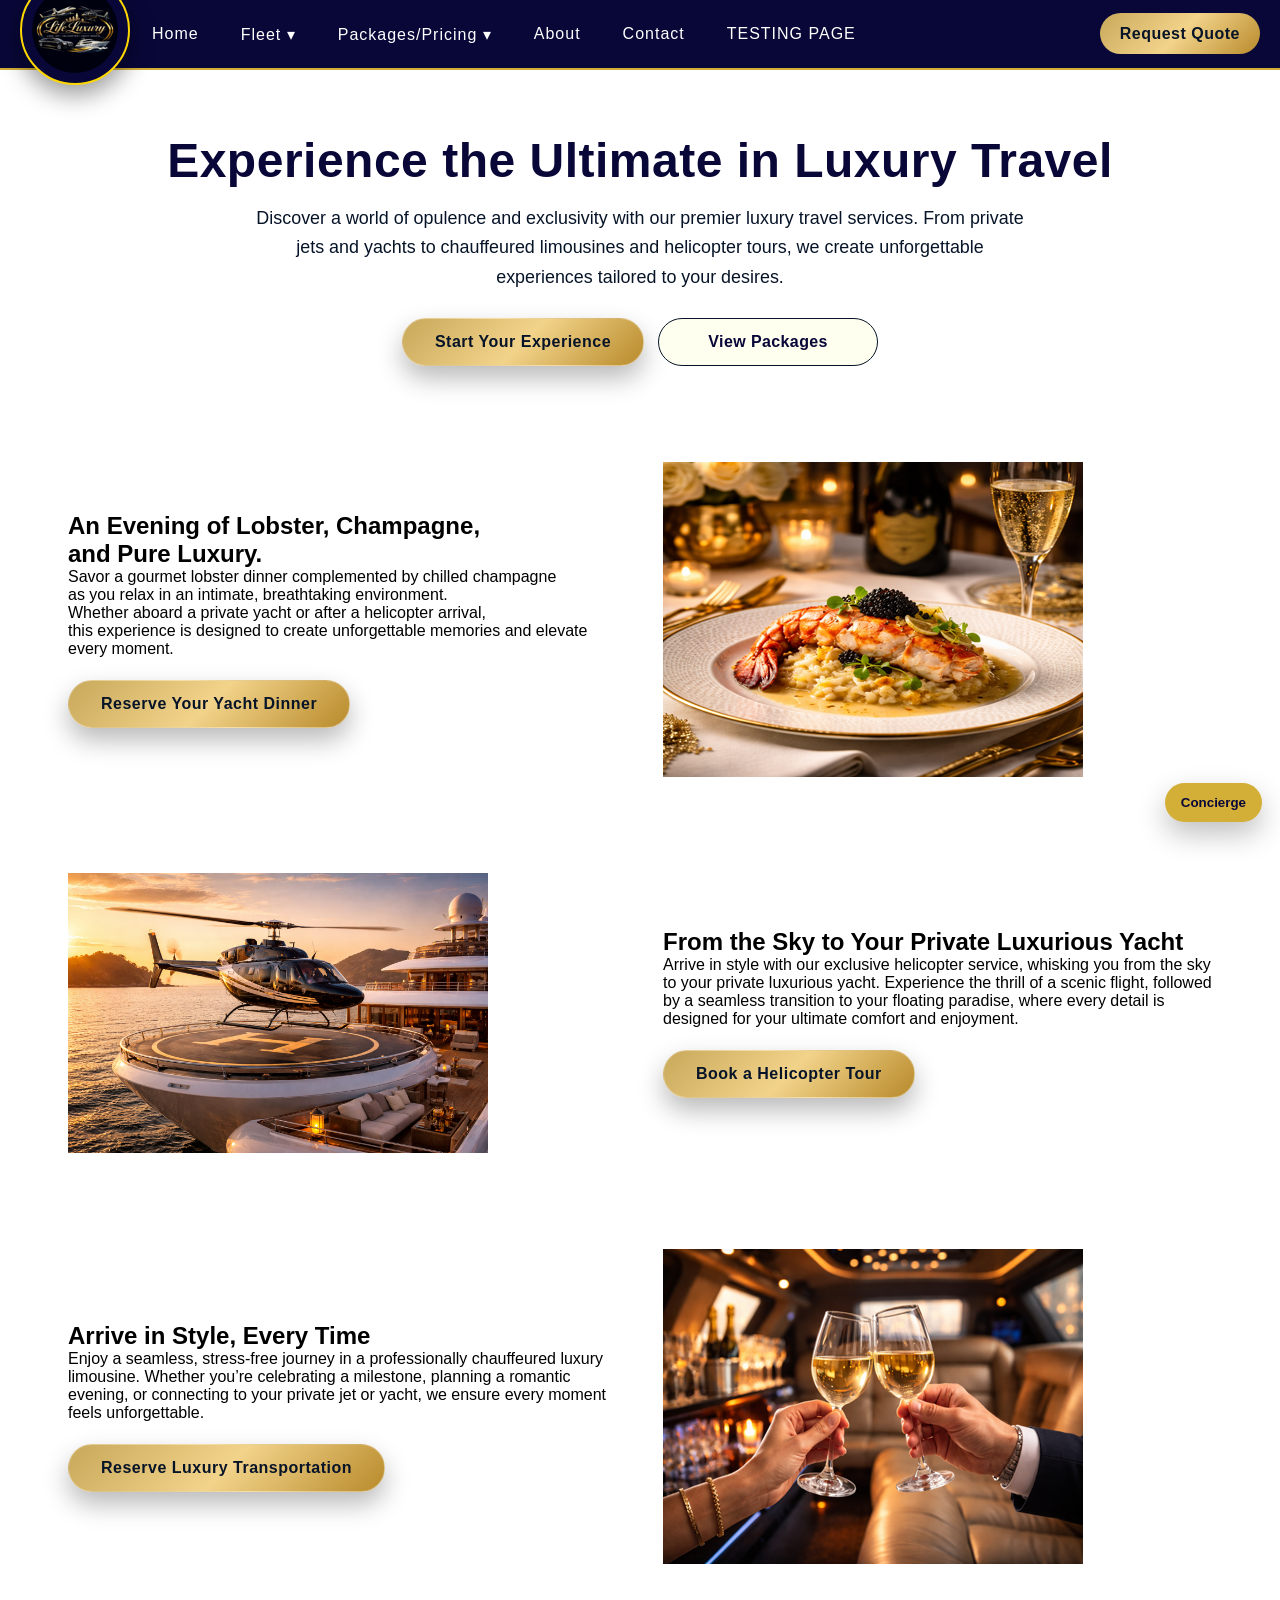
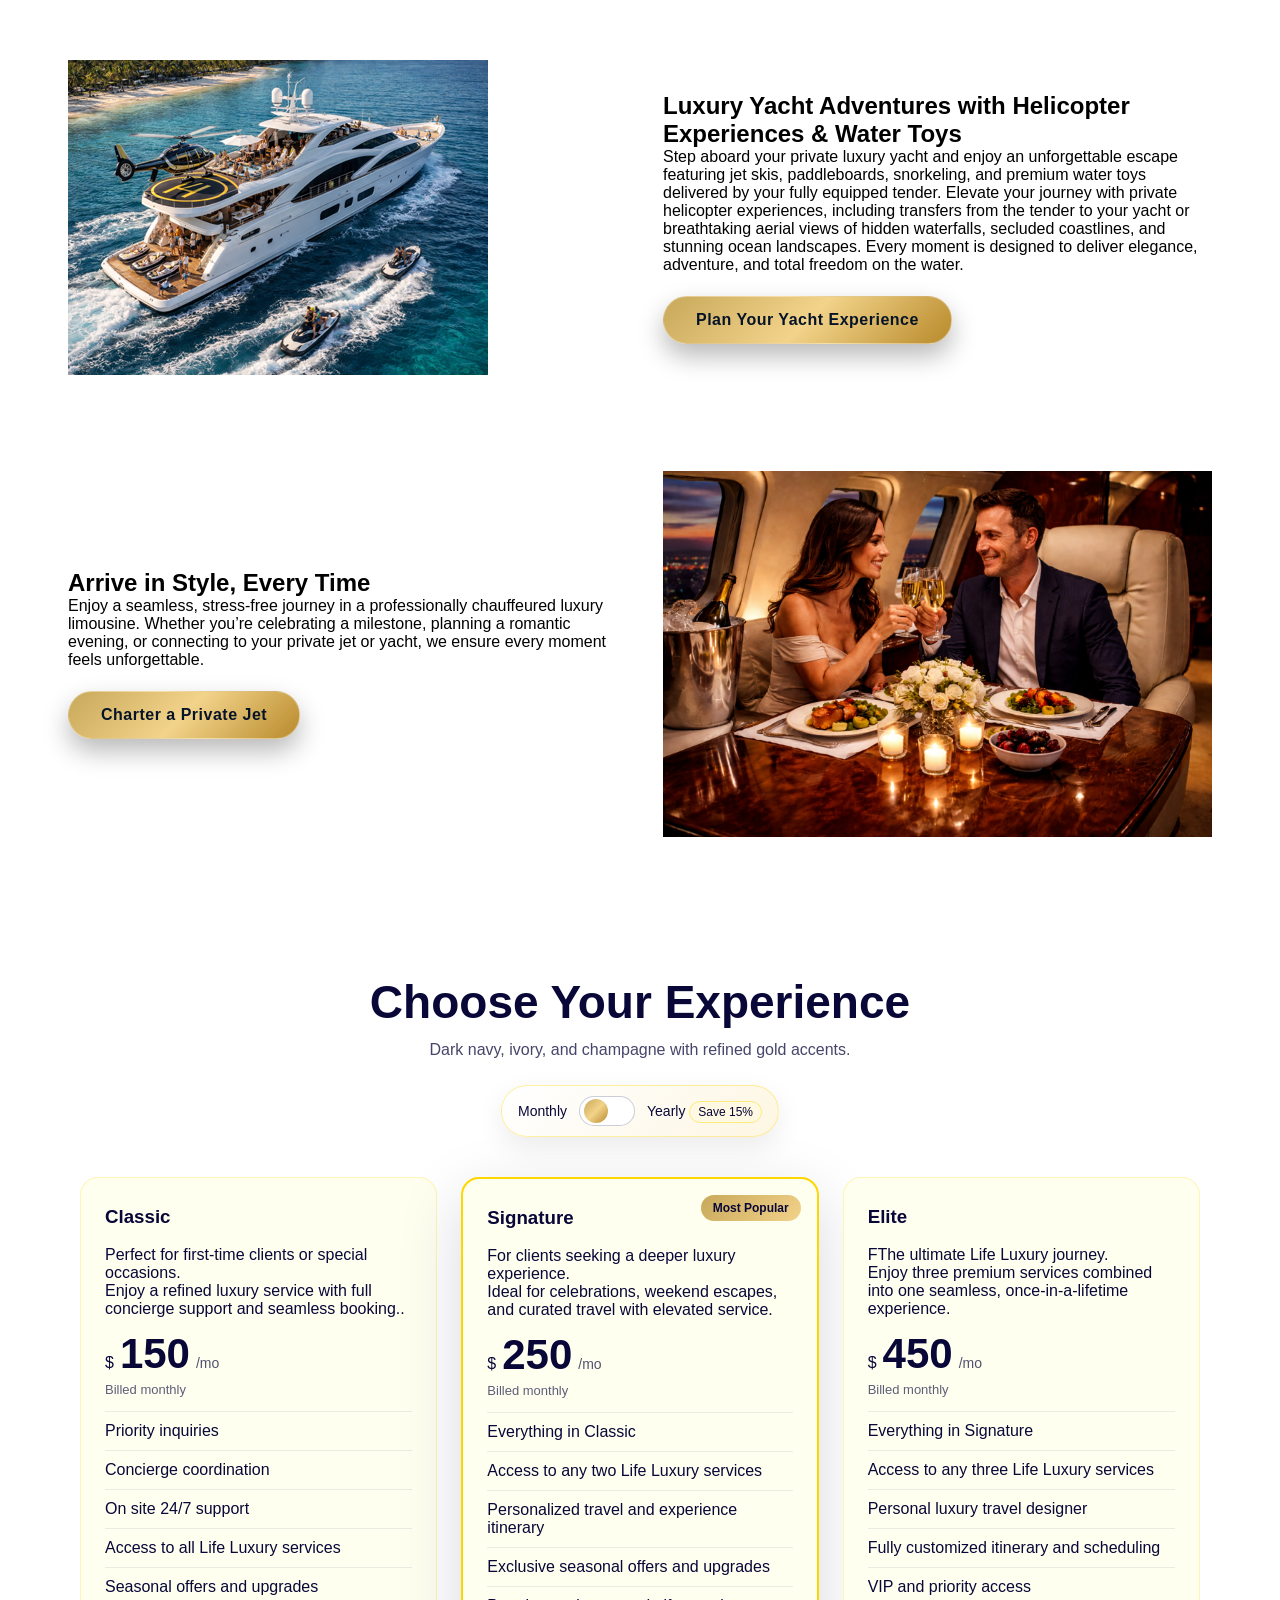
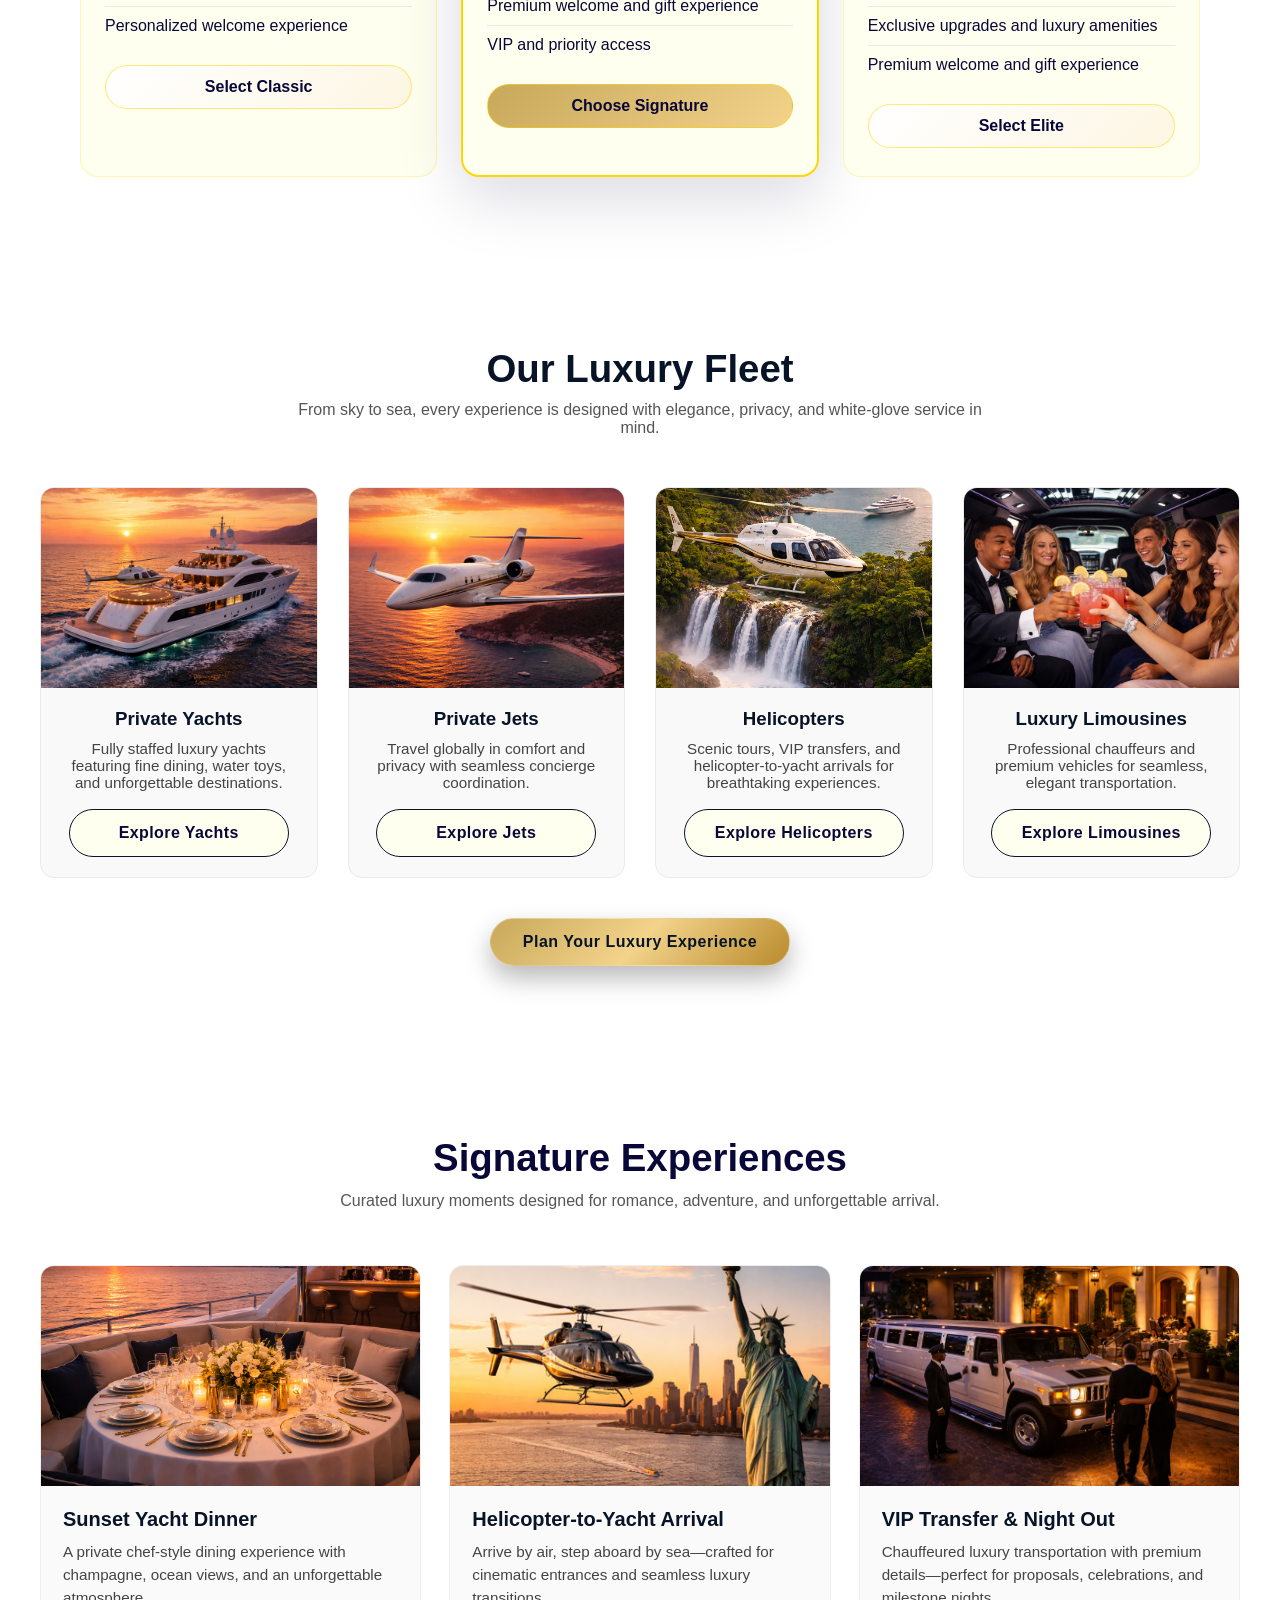
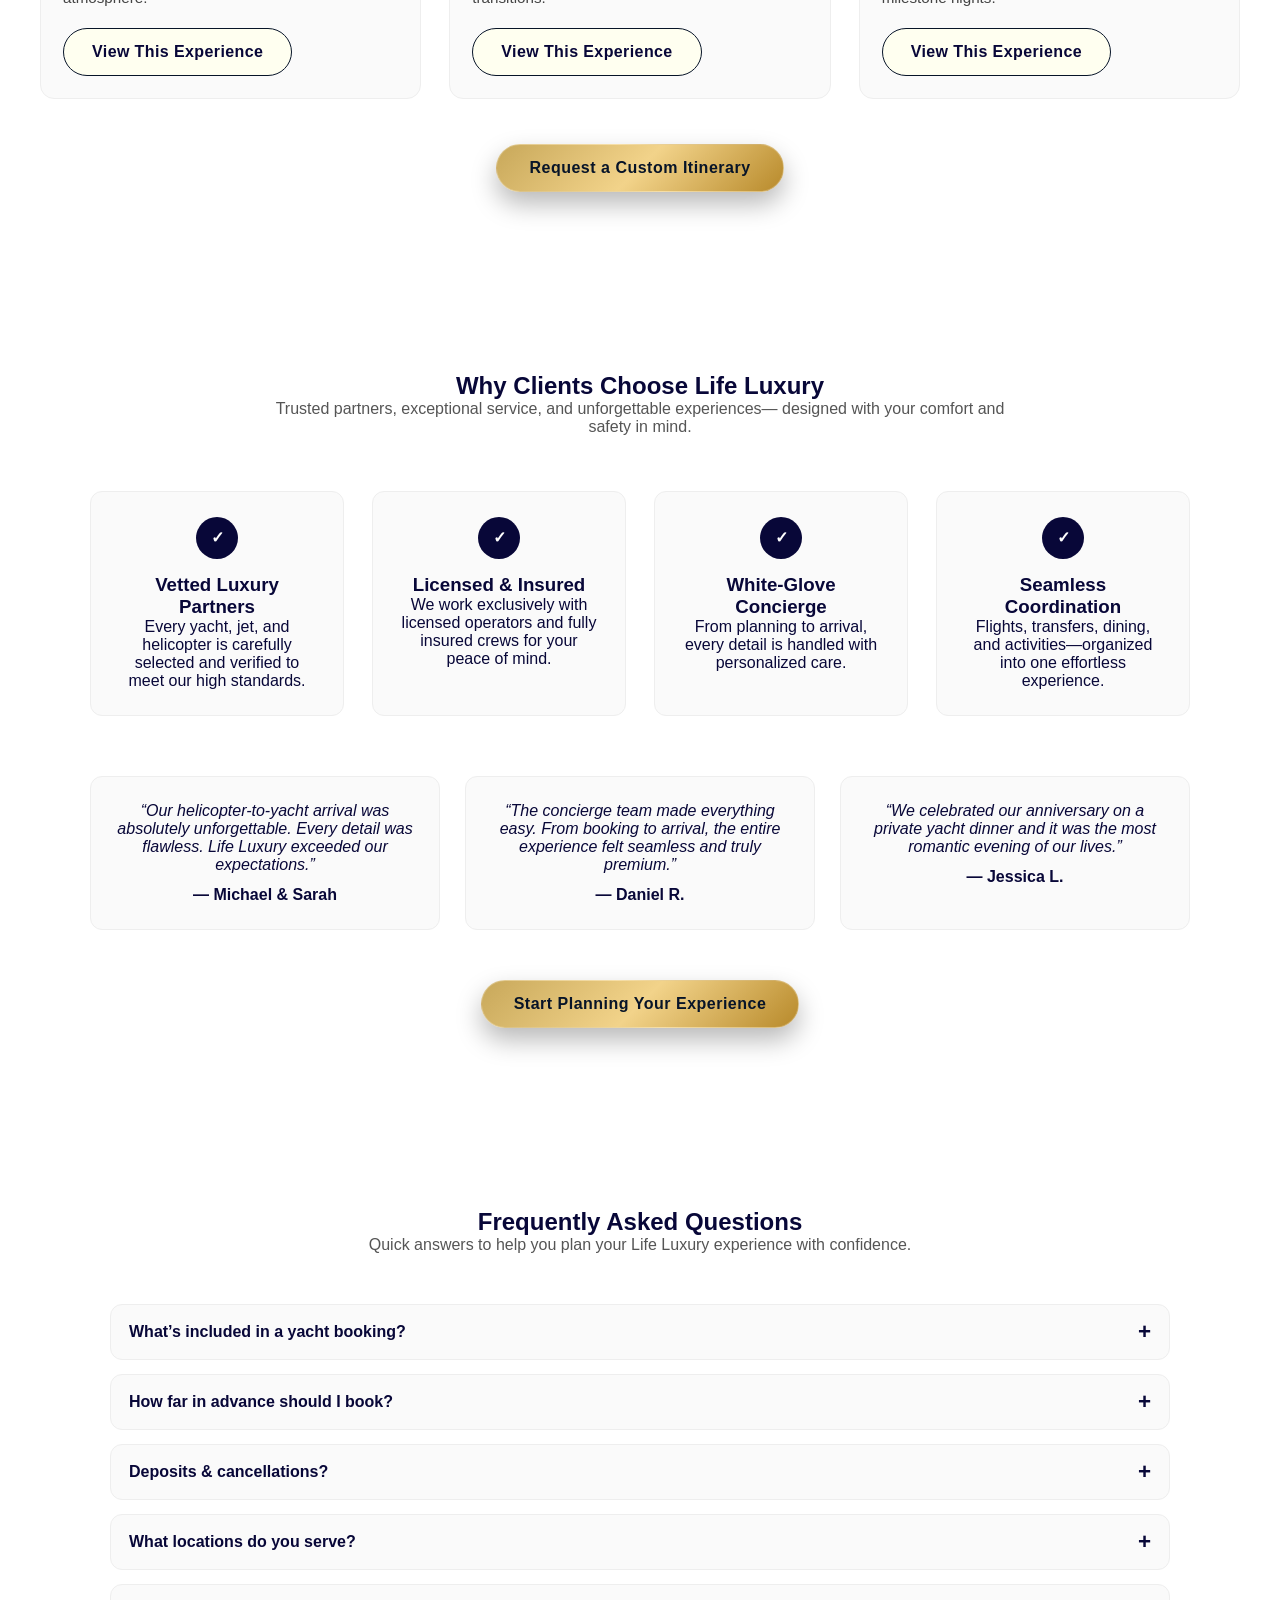
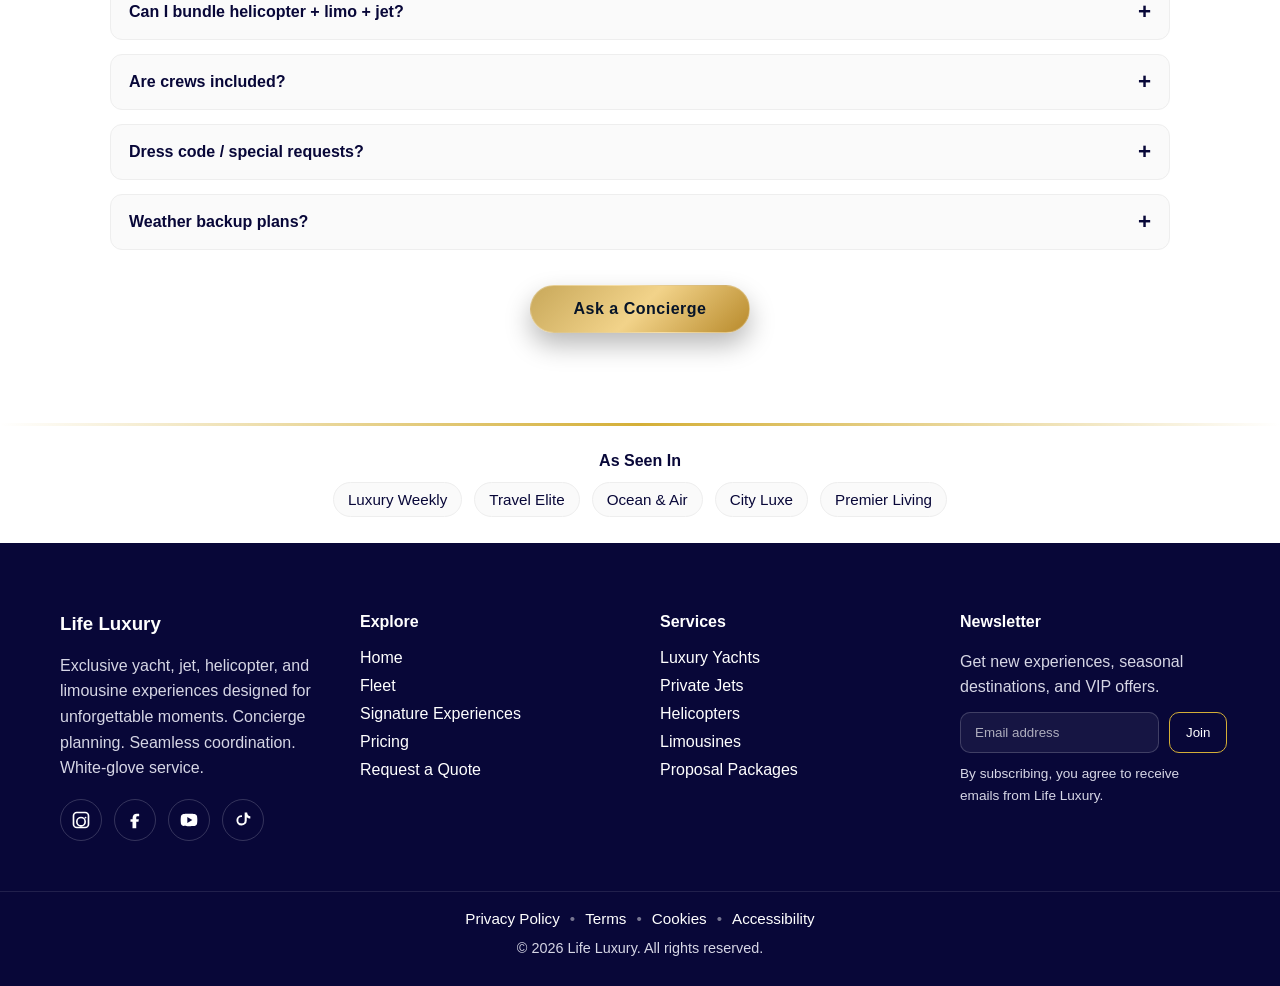
==== commit 2164b236: "Added more" ====
--- a/index.html
+++ b/index.html
@@ -64,8 +64,6 @@
         <a href="contact.html" class="nav-cta">Request Quote</a>
       </div>
     </header>
-
-    <!-- Put script BEFORE closing body and use defer -->
 
     <div class="wrapper">
       <section class="hero-section">
@@ -860,7 +858,7 @@
     <button class="lux-float lux-top" id="backToTop" aria-label="Back to top">
       ↑
     </button>
-    <script src="js/hammer-btn.js" defer></script>
+    <script src="JS/hammer-BTN.js" defer></script>
     <script src="JS/pricing.js"></script>
     <script src="JS/FAQ.js"></script>
     <script src="JS/footer.js"></script>
--- a/CSS/main.css
+++ b/CSS/main.css
@@ -42,6 +42,7 @@
   padding: 0 20px 0 140px;
   min-height: 70px;
   flex-wrap: wrap;
+  border-bottom: 2px #d4af37 solid;
 }
 
 /* LOGO */
